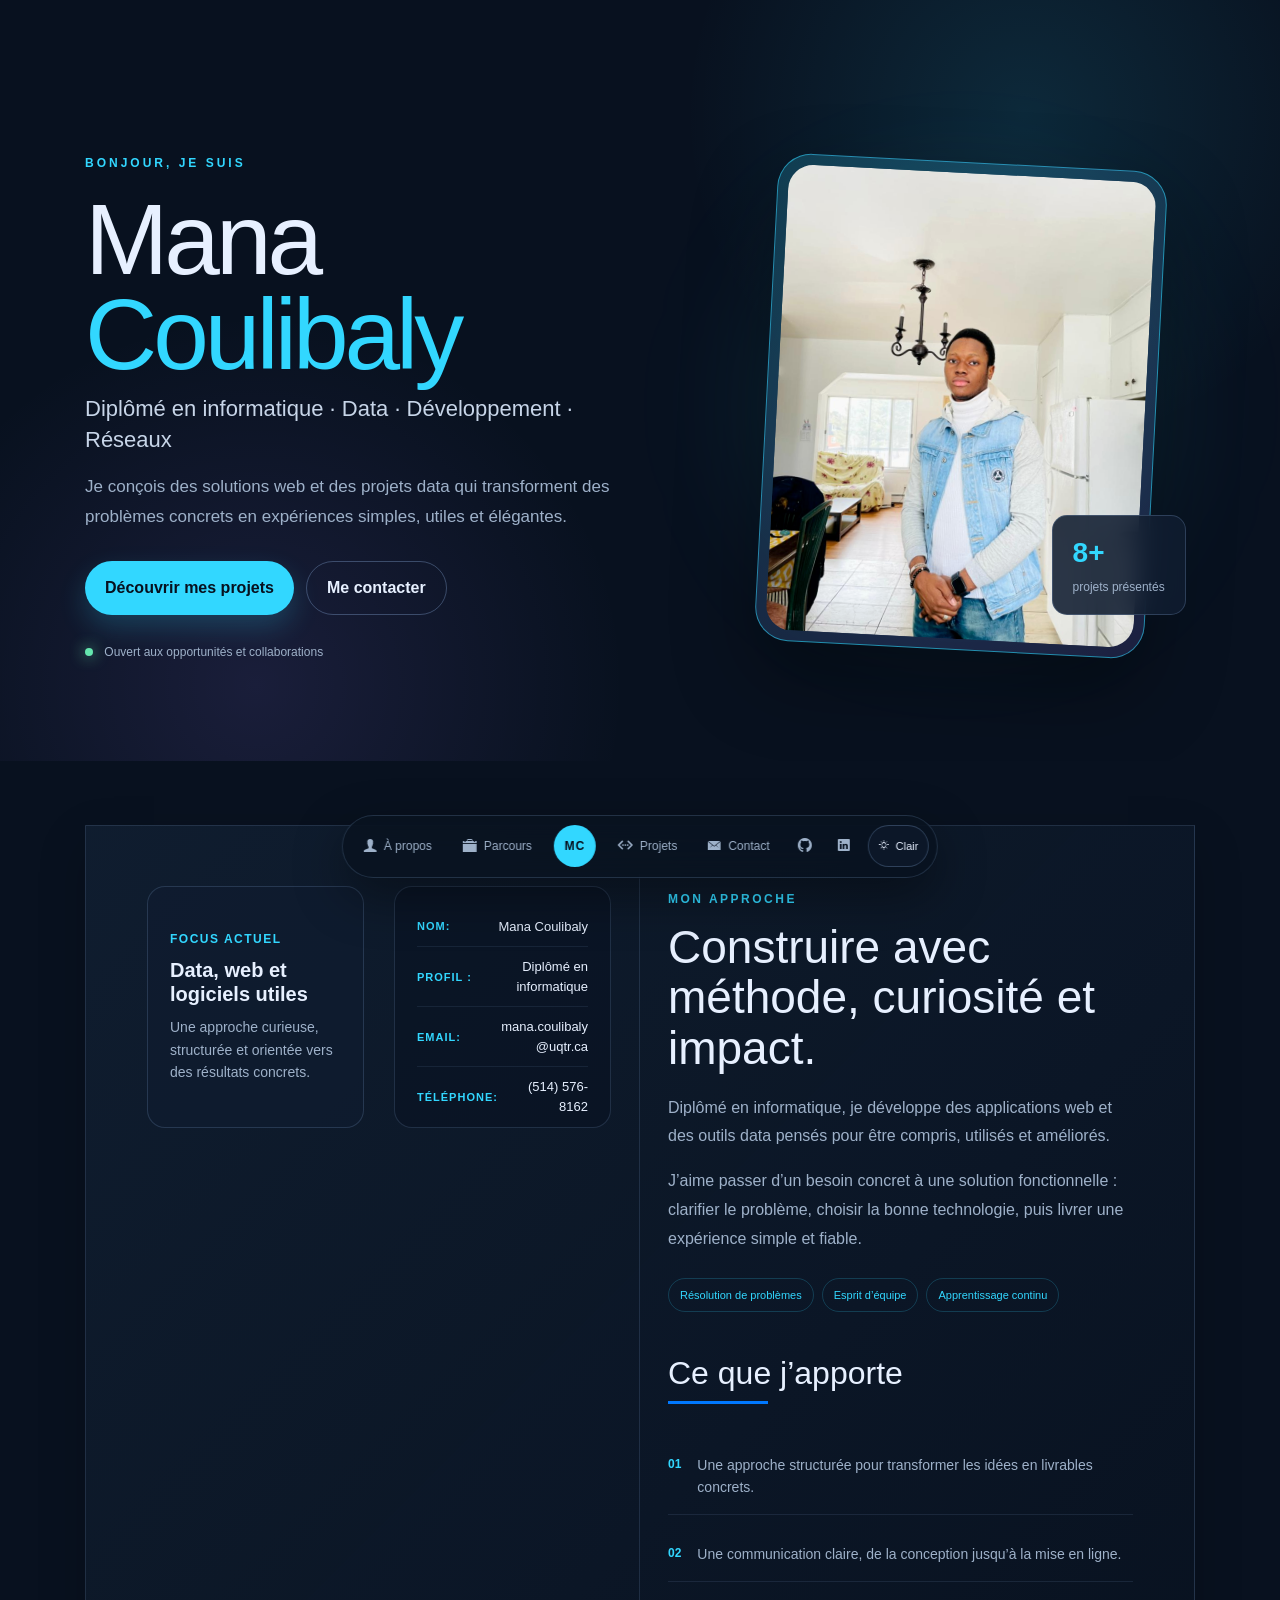
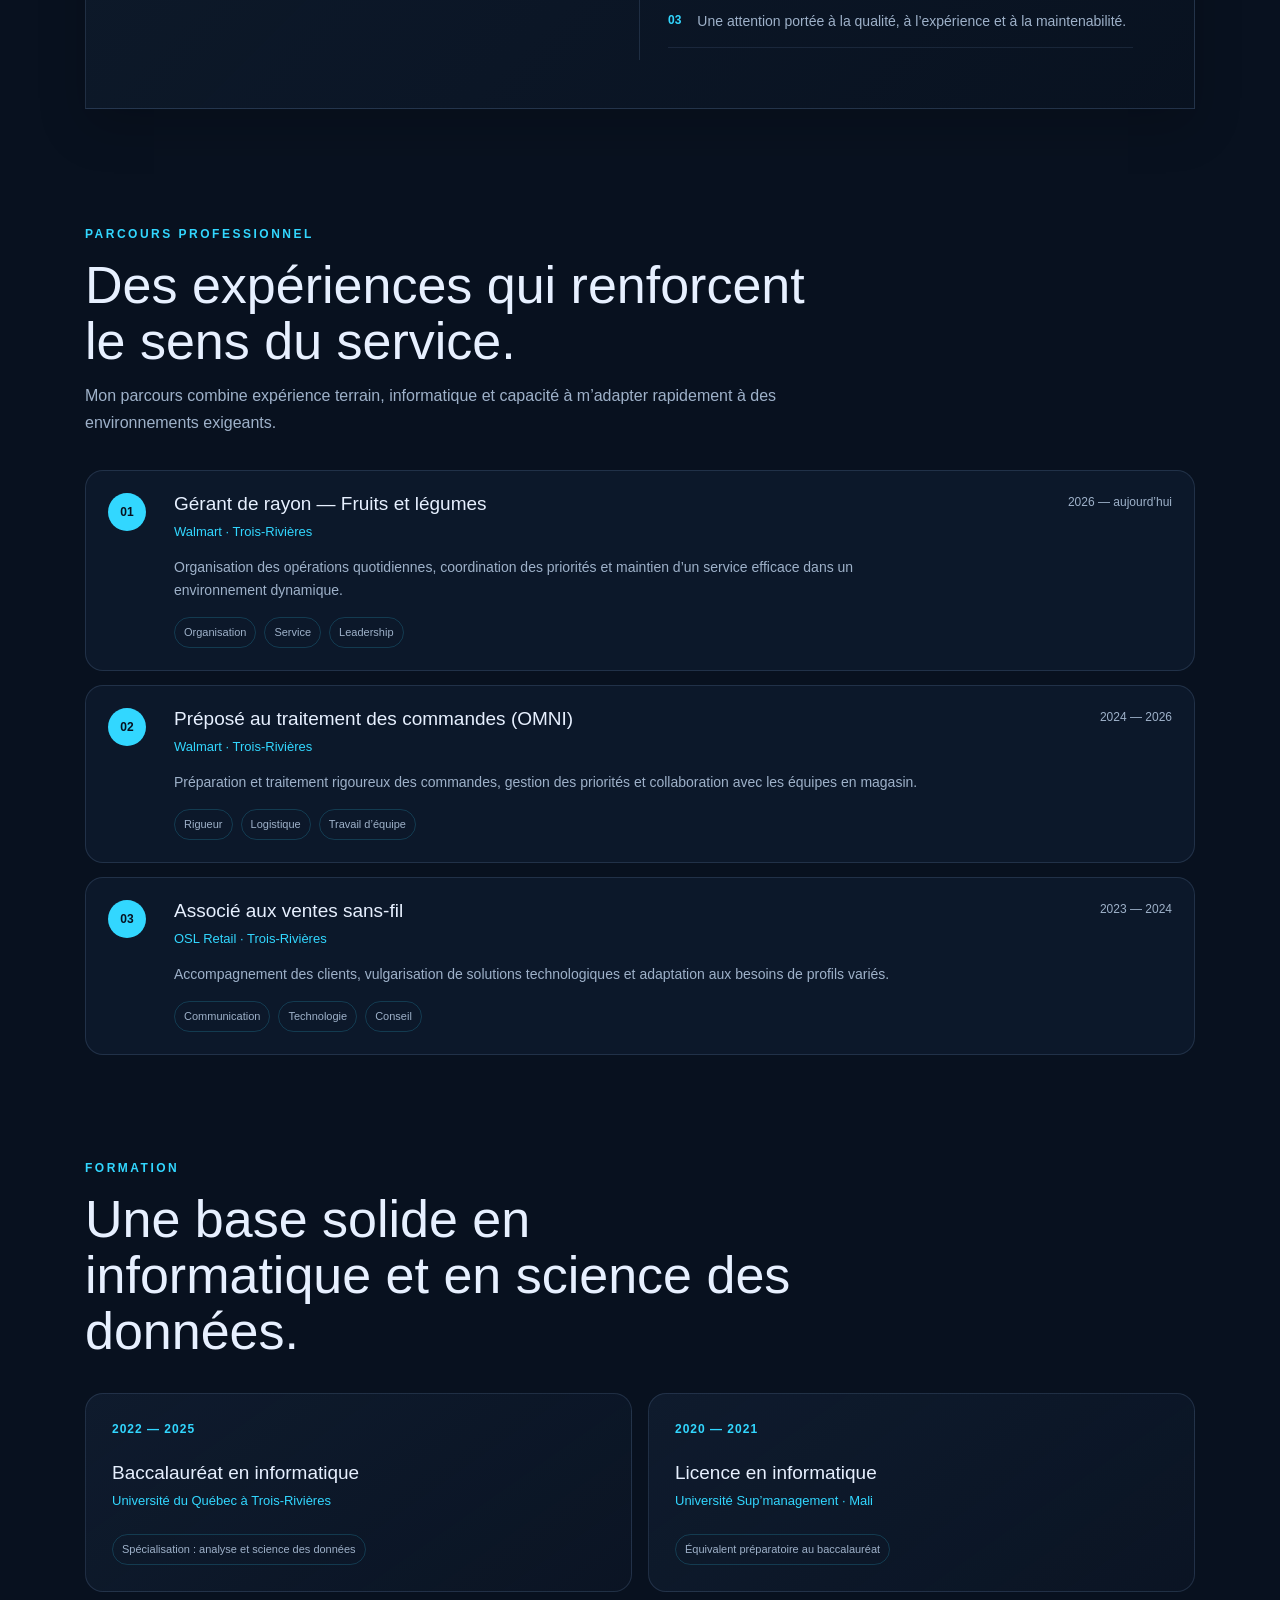
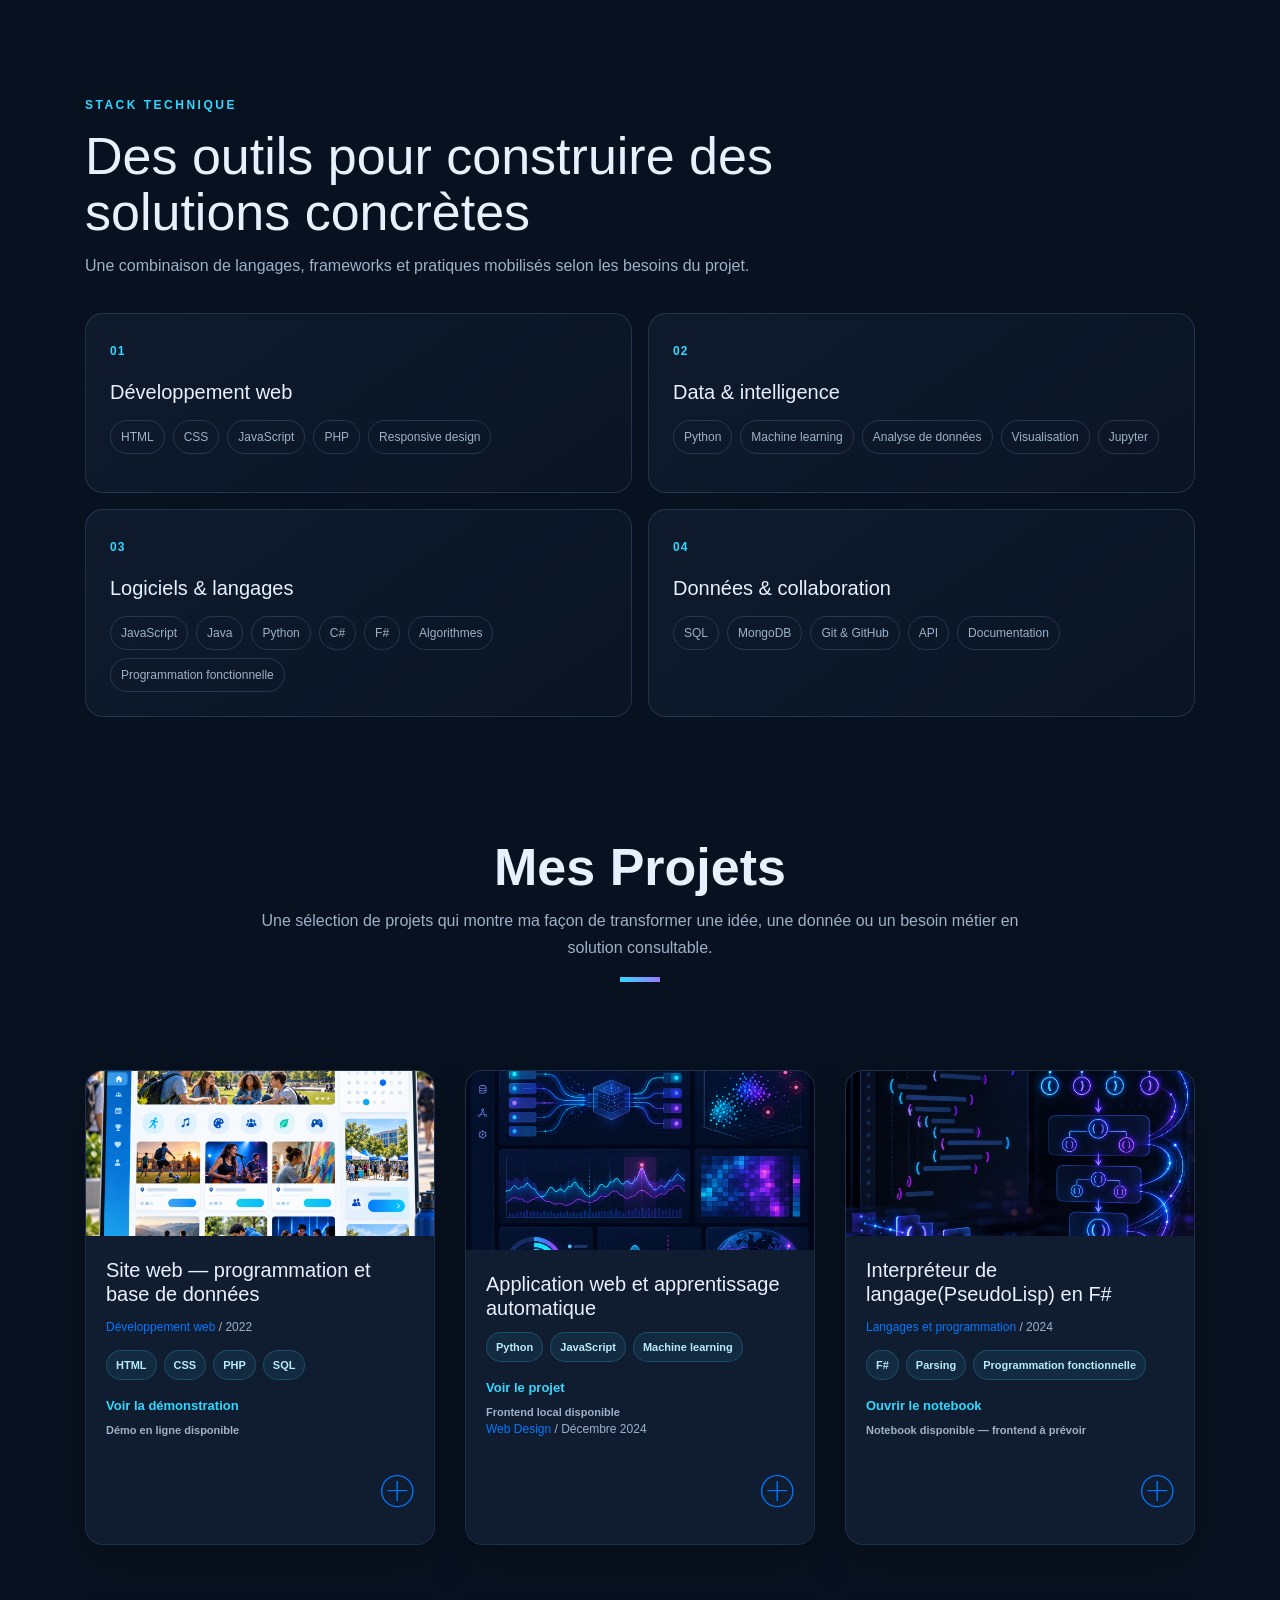
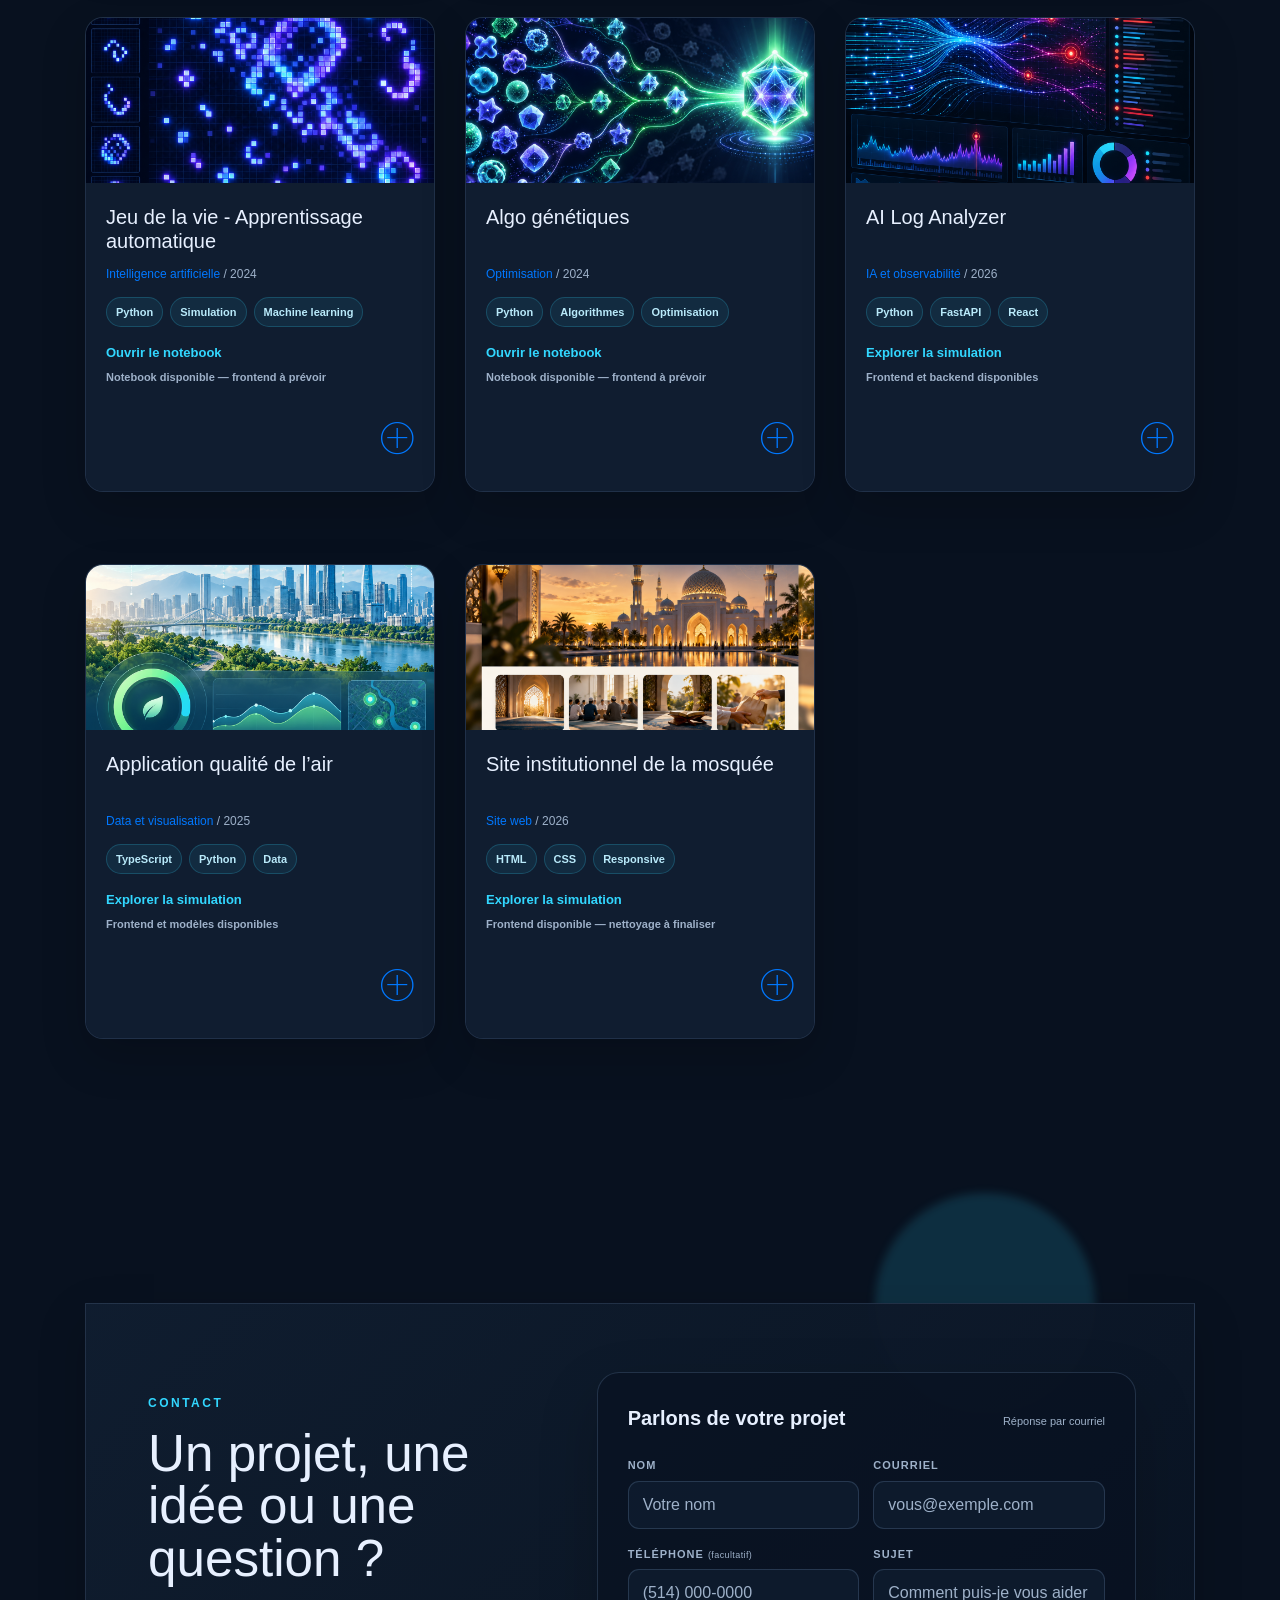
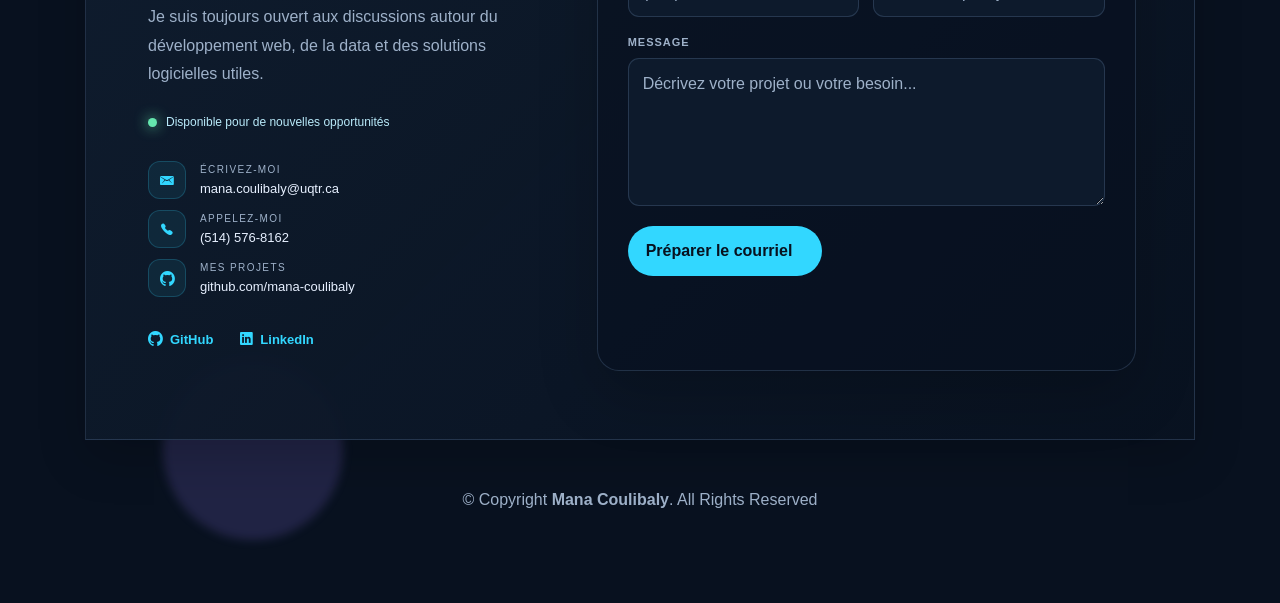
==== index.html @ 04410b4a "Align about cards on tablet screens" ====
<!DOCTYPE html>
<html lang="fr">
<head>
  <meta charset="utf-8">
<!--   <meta http-equiv="refresh" content="0; url=/portfolio/"> -->
  <title>Mana | Portfolio</title>
  <meta content="width=device-width, initial-scale=1.0" name="viewport">
  <meta content="Mana Coulibaly, développeur, informatique, Python, JavaScript, data science, réseaux" name="keywords">
  <meta content="Portfolio de Mana Coulibaly, diplômé en informatique spécialisé en développement logiciel, data et réseaux." name="description">

  <!-- Favicons -->
  <link href="img/MC-favicon.jpg" rel="icon">
  <link href="img/MC-favicon.jpg" rel="apple-touch-icon">

  <!-- Bootstrap CSS File -->
  <link href="lib/bootstrap/css/bootstrap.min.css" rel="stylesheet">

  <!-- Libraries CSS Files -->
  <link href="lib/ionicons/css/ionicons.min.css" rel="stylesheet">

  <!-- Main Stylesheet File -->
  <link href="css/style.css" rel="stylesheet">

</head>

<body id="page-top">

  <!--/ MagicUI-inspired hero /-->
  <section id="home" class="hero-section route">
    <div class="container hero-container">
      <div class="hero-copy">
        <span class="hero-kicker">Bonjour, je suis</span>
        <h1>Mana <span>Coulibaly</span></h1>
        <p class="hero-role">Diplômé en informatique · Data · Développement · Réseaux</p>
        <p class="hero-summary">Je conçois des solutions web et des projets data qui transforment des problèmes concrets en expériences simples, utiles et élégantes.</p>
        <div class="hero-actions">
          <a class="hero-button primary js-scroll" href="#work">Découvrir mes projets</a>
          <a class="hero-button secondary js-scroll" href="#contact">Me contacter</a>
        </div>
        <div class="hero-meta"><span class="hero-status-dot"></span> Ouvert aux opportunités et collaborations</div>
      </div>
      <div class="hero-visual" aria-label="Portrait de Mana Coulibaly">
        <div class="hero-glow"></div>
        <div class="hero-photo-frame">
          <img src="img/Mana.jpg" alt="Portrait de Mana Coulibaly">
        </div>
        <div class="hero-floating-card"><strong>8+</strong><span>projets présentés</span></div>
      </div>
    </div>
  </section>
  <!--/ MagicUI-inspired hero end /-->

  <section id="about" class="about-mf sect-pt4 route">
    <div class="container">
      <div class="row">
        <div class="col-sm-12">
          <div class="box-shadow-full">
            <div class="row">
              <div class="col-md-6">
                <div class="row">
                  <div class="col-sm-6 col-md-6">
                    <div class="about-highlight">
                      <span>Focus actuel</span>
                      <strong>Data, web et logiciels utiles</strong>
                      <p>Une approche curieuse, structurée et orientée vers des résultats concrets.</p>
                    </div>
                  </div>
                  <div class="col-sm-6 col-md-6">
                    <div class="about-info">
                      <p><span class="title-s">Nom: </span> <span>Mana Coulibaly</span></p>
                      <p class="profile-current"><span class="title-s">Profil : </span> <span>Diplômé en informatique</span></p>
                      <p><span class="title-s">Email: </span> <span>mana.coulibaly@uqtr.ca</span></p>
                      <p><span class="title-s">Téléphone: </span> <span>(514) 576-8162</span></p>
                    </div>
                  </div>
                </div>
              </div>
              <div class="col-md-6">
                <div class="about-summary-modern">
                  <span class="section-eyebrow">Mon approche</span>
                  <h2>Construire avec méthode, curiosité et impact.</h2>
                  <p>Diplômé en informatique, je développe des applications web et des outils data pensés pour être compris, utilisés et améliorés.</p>
                  <p>J’aime passer d’un besoin concret à une solution fonctionnelle : clarifier le problème, choisir la bonne technologie, puis livrer une expérience simple et fiable.</p>
                  <div class="about-values"><span>Résolution de problèmes</span><span>Esprit d’équipe</span><span>Apprentissage continu</span></div>
                </div>
                <div class="about-strengths">
                  <div class="title-box-2"><h5 class="title-left">Ce que j’apporte</h5></div>
                  <div class="strength-list"><div><strong>01</strong><span>Une approche structurée pour transformer les idées en livrables concrets.</span></div><div><strong>02</strong><span>Une communication claire, de la conception jusqu’à la mise en ligne.</span></div><div><strong>03</strong><span>Une attention portée à la qualité, à l’expérience et à la maintenabilité.</span></div></div>
                </div>
              </div>
            </div>
          </div>
        </div>
      </div>
    </div>
  </section>

  <section id="experience" class="journey-section sect-pt4 route">
    <div class="container">
      <div class="section-heading"><span class="section-eyebrow">Parcours professionnel</span><h2>Des expériences qui renforcent le sens du service.</h2><p>Mon parcours combine expérience terrain, informatique et capacité à m’adapter rapidement à des environnements exigeants.</p></div>
      <div class="journey-list">
        <article class="journey-item"><div class="journey-marker">01</div><div class="journey-main"><div class="journey-top"><div><h3>Gérant de rayon — Fruits et légumes</h3><p>Walmart · Trois-Rivières</p></div><time>2026 — aujourd’hui</time></div><p>Organisation des opérations quotidiennes, coordination des priorités et maintien d’un service efficace dans un environnement dynamique.</p><div class="journey-tags"><span>Organisation</span><span>Service</span><span>Leadership</span></div></div></article>
        <article class="journey-item"><div class="journey-marker">02</div><div class="journey-main"><div class="journey-top"><div><h3>Préposé au traitement des commandes (OMNI)</h3><p>Walmart · Trois-Rivières</p></div><time>2024 — 2026</time></div><p>Préparation et traitement rigoureux des commandes, gestion des priorités et collaboration avec les équipes en magasin.</p><div class="journey-tags"><span>Rigueur</span><span>Logistique</span><span>Travail d’équipe</span></div></div></article>
        <article class="journey-item"><div class="journey-marker">03</div><div class="journey-main"><div class="journey-top"><div><h3>Associé aux ventes sans-fil</h3><p>OSL Retail · Trois-Rivières</p></div><time>2023 — 2024</time></div><p>Accompagnement des clients, vulgarisation de solutions technologiques et adaptation aux besoins de profils variés.</p><div class="journey-tags"><span>Communication</span><span>Technologie</span><span>Conseil</span></div></div></article>
      </div>
    </div>
  </section>

  <section id="education" class="journey-section education-section sect-pt4 route">
    <div class="container">
      <div class="section-heading"><span class="section-eyebrow">Formation</span><h2>Une base solide en informatique et en science des données.</h2></div>
      <div class="education-grid">
        <article class="education-card"><span class="education-year">2022 — 2025</span><h3>Baccalauréat en informatique</h3><p>Université du Québec à Trois-Rivières</p><span class="education-note">Spécialisation : analyse et science des données</span></article>
        <article class="education-card"><span class="education-year">2020 — 2021</span><h3>Licence en informatique</h3><p>Université Sup’management · Mali</p><span class="education-note">Équivalent préparatoire au baccalauréat</span></article>
      </div>
    </div>
  </section>

  <section id="skills" class="skills-section sect-pt4 route">
    <div class="container">
      <div class="section-heading">
        <span class="section-eyebrow">Stack technique</span>
        <h2>Des outils pour construire des solutions concrètes</h2>
        <p>Une combinaison de langages, frameworks et pratiques mobilisés selon les besoins du projet.</p>
      </div>
      <div class="skills-grid">
        <div class="skill-group"><span class="skill-index">01</span><h3>Développement web</h3><div class="skill-pills"><span>HTML</span><span>CSS</span><span>JavaScript</span><span>PHP</span><span>Responsive design</span></div></div>
        <div class="skill-group"><span class="skill-index">02</span><h3>Data & intelligence</h3><div class="skill-pills"><span>Python</span><span>Machine learning</span><span>Analyse de données</span><span>Visualisation</span><span>Jupyter</span></div></div>
        <div class="skill-group"><span class="skill-index">03</span><h3>Logiciels & langages</h3><div class="skill-pills"><span>JavaScript</span><span>Java</span><span>Python</span><span>C#</span><span>F#</span><span>Algorithmes</span><span>Programmation fonctionnelle</span></div></div>
        <div class="skill-group"><span class="skill-index">04</span><h3>Données & collaboration</h3><div class="skill-pills"><span>SQL</span><span>MongoDB</span><span>Git & GitHub</span><span>API</span><span>Documentation</span></div></div>
      </div>
    </div>
  </section>

  <!--/ Section Portfolio Star /-->
  <section id="work" class="portfolio-mf sect-pt4 route">
    <div class="container">
      <div class="row">
        <div class="col-sm-12">
          <div class="title-box text-center">
            <h3 class="title-a">
              Mes Projets
            </h3>
            <p class="subtitle-a">
              Une sélection de projets qui montre ma façon de transformer une idée, une donnée ou un besoin métier en solution consultable.
            </p>
            <div class="line-mf"></div>
          </div>
        </div>
      </div>
      <div class="row">
        <div class="col-md-4">
          <div class="work-box">
            <a href="projects/projet-web.html">
              <div class="work-img">
                <img src="img/project-web.png" alt="Aperçu du site web du projet de programmation web" class="img-fluid">
              </div>
              <div class="work-content">
                <div class="row">
                  <div class="col-sm-8">
                    <h2 class="w-title">Site web — programmation et base de données</h2>
                    <div class="w-more">
                      <span class="w-ctegory">Développement web</span> / <span class="w-date">2022</span>
                    </div>
                    <div class="project-tags" aria-label="Technologies utilisées"><span>HTML</span><span>CSS</span><span>PHP</span><span>SQL</span></div>
                    <p class="project-link-label">Voir la démonstration <span aria-hidden="true"></span></p>
                    <p class="project-status status-live">Démo en ligne disponible</p>
                  </div>
                  <div class="col-sm-4">
                    <div class="w-like">
                      <span class="ion-ios-plus-outline"></span>
                    </div>
                  </div>
                </div>
              </div>
            </a>
          </div>
        </div>
        <div class="col-md-4">
          <div class="work-box">
              <a href="projects/projet-final-sdd1003.html">
                <div class="work-img">
                  <img src="img/project-sdd1003.png" alt="Aperçu du projet final SDD1003" class="img-fluid">
                </div>
                <div class="work-content">
                  <div class="row">
                    <div class="col-sm-8">
                      <h2 class="w-title">Application web et apprentissage automatique</h2>
                      <div class="project-tags" aria-label="Technologies utilisées"><span>Python</span><span>JavaScript</span><span>Machine learning</span></div>
                      <p class="project-link-label">Voir le projet <span aria-hidden="true"></span></p>
                      <p class="project-status status-live">Frontend local disponible</p>
                      <div class="w-more">
                        <span class="w-ctegory">Web Design</span> / <span class="w-date">Décembre 2024</span>
                      </div>
                    </div>
                    <div class="col-sm-4">
                      <div class="w-like">
                        <span class="ion-ios-plus-outline"></span>
                      </div>
                    </div>
                  </div>
                </div>
            </a>
          </div>
        </div>
        <div class="col-md-4">
          <div class="work-box">
              <a href="projects/interpreteur-fsharp.html">
                <div class="work-img">
                  <img src="img/project-interpreter.png" alt="Aperçu de l’interpréteur PseudoLisp en F#" class="img-fluid">
                </div>
                <div class="work-content">
                  <div class="row">
                    <div class="col-sm-8">
                      <h2 class="w-title">Interpréteur de langage(PseudoLisp) en F#</h2>
                      <div class="w-more">
                        <span class="w-ctegory">Langages et programmation</span> / <span class="w-date">2024</span>
                      </div>
                      <div class="project-tags" aria-label="Technologies utilisées"><span>F#</span><span>Parsing</span><span>Programmation fonctionnelle</span></div>
                      <p class="project-link-label">Ouvrir le notebook <span aria-hidden="true"></span></p>
                      <p class="project-status status-planned">Notebook disponible — frontend à prévoir</p>
                    </div>
                    <div class="col-sm-4">
                      <div class="w-like">
                        <span class="ion-ios-plus-outline"></span>
                      </div>
                    </div>
                  </div>
                </div>
            </a>
          </div>
        </div>
        <div class="col-md-4">
          <div class="work-box">
              <a href="projects/jeu-de-la-vie.html">
                <div class="work-img">
                  <img src="img/project-game-of-life.png" alt="Aperçu du projet Jeu de la vie et apprentissage automatique" class="img-fluid">
                </div>
                <div class="work-content">
                  <div class="row">
                    <div class="col-sm-8">
                      <h2 class="w-title">Jeu de la vie - Apprentissage automatique</h2>
                      <div class="w-more">
                        <span class="w-ctegory">Intelligence artificielle</span> / <span class="w-date">2024</span>
                      </div>
                      <div class="project-tags" aria-label="Technologies utilisées"><span>Python</span><span>Simulation</span><span>Machine learning</span></div>
                      <p class="project-link-label">Ouvrir le notebook <span aria-hidden="true"></span></p>
                      <p class="project-status status-planned">Notebook disponible — frontend à prévoir</p>
                    </div>
                    <div class="col-sm-4">
                      <div class="w-like">
                        <span class="ion-ios-plus-outline"></span>
                      </div>
                    </div>
                  </div>
                </div>
            </a>
          </div>
        </div>
        <div class="col-md-4">
          <div class="work-box">
              <a href="projects/algorithmes-genetiques.html">
                <div class="work-img">
                  <img src="img/project-genetic.png" alt="Aperçu du projet d’algorithmes génétiques" class="img-fluid">
                </div>
                <div class="work-content">
                  <div class="row">
                    <div class="col-sm-8">
                      <h2 class="w-title">Algo génétiques</h2>
                      <div class="w-more">
                        <span class="w-ctegory">Optimisation</span> / <span class="w-date">2024</span>
                      </div>
                      <div class="project-tags" aria-label="Technologies utilisées"><span>Python</span><span>Algorithmes</span><span>Optimisation</span></div>
                      <p class="project-link-label">Ouvrir le notebook <span aria-hidden="true"></span></p>
                      <p class="project-status status-planned">Notebook disponible — frontend à prévoir</p>
                    </div>
                    <div class="col-sm-4">
                      <div class="w-like">
                        <span class="ion-ios-plus-outline"></span>
                      </div>
                    </div>
                  </div>
                </div>
            </a>
          </div>
        </div>
        <div class="col-md-4">
          <div class="work-box">
            <a href="projects/ai-log-analyzer.html">
              <div class="work-img"><img src="img/project-ai-log.png" alt="Aperçu du tableau de bord AI Log Analyzer" class="img-fluid"></div>
              <div class="work-content"><div class="row"><div class="col-sm-8">
                <h2 class="w-title">AI Log Analyzer</h2>
                <div class="w-more"><span class="w-ctegory">IA et observabilité</span> / <span class="w-date">2026</span></div>
                <div class="project-tags" aria-label="Technologies utilisées"><span>Python</span><span>FastAPI</span><span>React</span></div>
                <p class="project-link-label">Explorer la simulation <span aria-hidden="true"></span></p>
                <p class="project-status status-live">Frontend et backend disponibles</p>
              </div><div class="col-sm-4"><div class="w-like"><span class="ion-ios-plus-outline"></span></div></div></div></div>
            </a>
          </div>
        </div>
        <div class="col-md-4">
          <div class="work-box">
            <a href="projects/airquality.html">
              <div class="work-img"><img src="img/project-air-quality.png" alt="Aperçu du tableau de bord qualité de l’air" class="img-fluid"></div>
              <div class="work-content"><div class="row"><div class="col-sm-8">
                <h2 class="w-title">Application qualité de l’air</h2>
                <div class="w-more"><span class="w-ctegory">Data et visualisation</span> / <span class="w-date">2025</span></div>
                <div class="project-tags" aria-label="Technologies utilisées"><span>TypeScript</span><span>Python</span><span>Data</span></div>
                <p class="project-link-label">Explorer la simulation <span aria-hidden="true"></span></p>
                <p class="project-status status-live">Frontend et modèles disponibles</p>
              </div><div class="col-sm-4"><div class="w-like"><span class="ion-ios-plus-outline"></span></div></div></div></div>
            </a>
          </div>
        </div>
        <div class="col-md-4">
          <div class="work-box">
            <a href="projects/site-mosquee.html">
              <div class="work-img"><img src="img/project-mosque.png" alt="Aperçu du site institutionnel de la mosquée" class="img-fluid"></div>
              <div class="work-content"><div class="row"><div class="col-sm-8">
                <h2 class="w-title">Site institutionnel de la mosquée</h2>
                <div class="w-more"><span class="w-ctegory">Site web</span> / <span class="w-date">2026</span></div>
                <div class="project-tags" aria-label="Technologies utilisées"><span>HTML</span><span>CSS</span><span>Responsive</span></div>
                <p class="project-link-label">Explorer la simulation <span aria-hidden="true"></span></p>
                <p class="project-status status-planned">Frontend disponible — nettoyage à finaliser</p>
              </div><div class="col-sm-4"><div class="w-like"><span class="ion-ios-plus-outline"></span></div></div></div></div>
            </a>
          </div>
        </div>
      </div>
    </div>
  </section>
  <!--/ Section Portfolio End /-->

  <!--/ Section Contact-Footer Star /-->
  <section class="paralax-mf footer-paralax bg-image sect-mt4 route" style="background-image: url(img/overlay-bg.jpg)">
    <div class="overlay-mf"></div>
    <div class="container">
      <div class="row">
        <div class="col-sm-12">
          <div class="contact-mf">
            <div id="contact" class="box-shadow-full">
              <div class="contact-modern">
                <div class="contact-intro">
                  <span class="section-eyebrow">Contact</span>
                  <h2>Un projet, une idée ou une question ?</h2>
                  <p>Je suis toujours ouvert aux discussions autour du développement web, de la data et des solutions logicielles utiles.</p>
                  <div class="contact-availability"><span></span> Disponible pour de nouvelles opportunités</div>
                  <div class="contact-links">
                    <a href="mailto:mana.coulibaly@uqtr.ca"><i class="ion-email"></i><span><small>Écrivez-moi</small>mana.coulibaly@uqtr.ca</span></a>
                    <a href="tel:+15145768162"><i class="ion-ios-telephone"></i><span><small>Appelez-moi</small>(514) 576-8162</span></a>
                    <a href="https://github.com/mana-coulibaly" target="_blank" rel="noopener"><i class="ion-social-github"></i><span><small>Mes projets</small>github.com/mana-coulibaly</span></a>
                  </div>
                  <div class="contact-socials">
                    <a href="https://github.com/mana-coulibaly" target="_blank" rel="noopener"><i class="ion-social-github" aria-hidden="true"></i><span>GitHub</span><b aria-hidden="true"></b></a>
                    <a href="https://www.linkedin.com/in/mana-coulibaly-021413213" target="_blank" rel="noopener"><i class="ion-social-linkedin" aria-hidden="true"></i><span>LinkedIn</span><b aria-hidden="true"></b></a>
                  </div>
                </div>
                <div class="contact-form-card">
                  <div class="contact-form-heading"><span>Parlons de votre projet</span><small>Réponse par courriel</small></div>
                  <form action="mailto:mana.coulibaly@uqtr.ca" method="post" enctype="text/plain" role="form" class="contactForm">
                    <div id="sendmessage">Votre client de messagerie va s’ouvrir avec le message préparé.</div>
                    <div id="errormessage"></div>
                    <div class="contact-form-grid">
                      <div class="form-group"><label for="contact-name">Nom</label><input type="text" name="name" class="form-control" id="contact-name" placeholder="Votre nom" data-rule="minlen:4" data-msg="Veuillez saisir au moins 4 caractères"><div class="validation"></div></div>
                      <div class="form-group"><label for="contact-email">Courriel</label><input type="email" name="email" class="form-control" id="contact-email" placeholder="vous@exemple.com" data-rule="email" data-msg="Veuillez saisir une adresse courriel valide"><div class="validation"></div></div>
                      <div class="form-group"><label for="contact-phone">Téléphone <span class="field-optional">(facultatif)</span></label><input type="tel" name="phone" class="form-control" id="contact-phone" placeholder="(514) 000-0000"><div class="validation"></div></div>
                      <div class="form-group"><label for="contact-subject">Sujet</label><input type="text" name="subject" class="form-control" id="contact-subject" placeholder="Comment puis-je vous aider ?" data-rule="minlen:4" data-msg="Veuillez saisir un sujet d’au moins 4 caractères"><div class="validation"></div></div>
                      <div class="form-group contact-field-wide"><label for="contact-message">Message</label><textarea name="message" class="form-control" id="contact-message" rows="5" placeholder="Décrivez votre projet ou votre besoin..." data-rule="required" data-msg="Veuillez écrire un message"></textarea><div class="validation"></div></div>
                    </div>
                    <button type="submit" class="contact-submit">Préparer le courriel <span></span></button>
                  </form>
                </div>
              </div>
            </div>
          </div>
        </div>
      </div>
    </div>
    <footer>
      <div class="container">
        <div class="row">
          <div class="col-sm-12">
            <div class="copyright-box">
              <p class="copyright">&copy; Copyright <strong>Mana Coulibaly</strong>. All Rights Reserved</p>
            </div>
          </div>
        </div>
      </div>
    </footer>
  </section>
  <!--/ Section Contact-footer End /-->

  <nav class="bottom-nav" aria-label="Navigation principale">
    <a href="#about" class="bottom-nav-link"><i class="ion-person"></i><span>À propos</span></a>
    <a href="#experience" class="bottom-nav-link"><i class="ion-ios-briefcase"></i><span>Parcours</span></a>
    <a href="#home" class="bottom-nav-home" aria-label="Retour à l'accueil"><span>MC</span></a>
    <a href="#work" class="bottom-nav-link"><i class="ion-code-working"></i><span>Projets</span></a>
    <a href="#contact" class="bottom-nav-link"><i class="ion-ios-email"></i><span>Contact</span></a>
    <a href="https://github.com/mana-coulibaly" class="bottom-nav-social" target="_blank" rel="noopener" aria-label="GitHub"><i class="ion-social-github"></i></a>
    <a href="https://www.linkedin.com/in/mana-coulibaly-021413213" class="bottom-nav-social" target="_blank" rel="noopener" aria-label="LinkedIn"><i class="ion-social-linkedin"></i></a>
    <button class="theme-toggle bottom-theme-toggle" id="theme-toggle" type="button" aria-label="Activer le thème clair"><i class="ion-ios-sunny-outline"></i><span>Clair</span></button>
  </nav>
  <script src="lib/jquery/jquery.min.js"></script>
  <script src="contactform/contactform.js"></script>
  <script src="js/portfolio.js"></script>


</body>
</html>
---- css/style.css ----
/*======================================
//--//-->   STYLES GENERALES
======================================*/

body {
  background-color: #f5f5f5;
  color: #4e4e4e;
}

h1,
h2,
h3,
h4,
h5,
h6 {
  color: #1e1e1e;
}

a {
  color: #1e1e1e;
  transition: all 0.5s ease-in-out;
}

a:hover {
  color: #0078ff;
  text-decoration: none;
  transition: all 0.5s ease-in-out;
}

.p-r {
  position: relative;
}

.color-a {
  color: #0078ff;
}

.color-d {
  color: #f5f5f5;
}

.color-text-a {
  color: #4e4e4e;
}

.box-shadow,
.paralax-mf,
.service-box,
.work-box,
.card-blog {
  box-shadow: 0 13px 8px -10px rgba(0, 0, 0, 0.1);
}

.box-shadow-a,
.button:hover {
  box-shadow: 0 0 0 4px #cde1f8;
}

.display-5 {
  font-size: 2.5rem;
  font-weight: 300;
  line-height: 1.1;
}

.display-6 {
  font-size: 2rem;
  font-weight: 300;
  line-height: 1.1;
}

.avatar {
  width: 32px;
  height: 32px;
  margin-right: 4px;
  overflow: hidden;
}

.bg-image {
  background-repeat: no-repeat;
  background-attachment: fixed;
  background-size: cover;
  background-position: center center;
}

.overlay-mf {
  background-color: #0078ff;
}

.overlay-mf {
  position: absolute;
  top: 0;
  left: 0px;
  padding: 0;
  height: 100%;
  width: 100%;
  opacity: .7;
}

.paralax-mf {
  position: relative;
  padding: 8rem 0;
}

.display-table {
  width: 100%;
  height: 100%;
  display: table;
}

.table-cell {
  display: table-cell;
  vertical-align: middle;
}

/*--/ Sections /--*/

.sect-4 {
  padding: 4rem 0;
}

.sect-pt4 {
  padding-top: 4rem;
}

.sect-mt4 {
  margin-top: 4rem;
}

/*--/ Title s /--*/

.title-s {
  font-weight: 600;
  color: #1e1e1e;
  font-size: 1.1rem;
}

/*--/ Title A /--*/

.title-box {
  margin-bottom: 4rem;
}

.title-a {
  font-size: 3rem;
  font-weight: bold;
  text-transform: uppercase;
}

.subtitle-a {
  color: #4e4e4e;
}

.line-mf {
  width: 40px;
  height: 5px;
  background-color: #0078ff;
  margin: 0 auto;
}

/*--/ Title Left /--*/

.title-box-2 {
  margin-bottom: 3rem;
}

.title-left {
  font-size: 2rem;
  position: relative;
}

.title-left:before {
  content: '';
  position: absolute;
  height: 3px;
  background-color: #0078ff;
  width: 100px;
  bottom: -12px;
}

/*------/ Box /------*/

.box-pl2 {
  padding-left: 2rem;
}

.box-shadow-full {
  padding: 3rem 1.25rem;
  position: relative;
  background-color: #fff;
  margin-bottom: 3rem;
  z-index: 2;
  box-shadow: 0 1px 1px 0 rgba(0, 0, 0, 0.06), 0 2px 5px 0 rgba(0, 0, 0, 0.2);
}

/*------/ Socials /------*/

.socials {
  padding: 1.5rem 0;
}

.socials ul li {
  display: inline-block;
}

.socials .ico-circle {
  height: 40px;
  width: 40px;
  font-size: 1.7rem;
  border-radius: 50%;
  line-height: 1.4;
  margin: 0 15px 0 0;
  box-shadow: 0 0 0 3px #0078ff;
  transition: all 500ms ease;
}

.socials .ico-circle:hover {
  background-color: #0078ff;
  color: #fff;
  box-shadow: 0 0 0 3px #cde1f8;
  transition: all 500ms ease;
}

/*------/ Ul resect /------*/

.ul-resect,
.socials ul,
.list-ico,
.blog-wrapper .post-meta ul,
.box-comments .list-comments,
.widget-sidebar .list-sidebar,
.widget-tags ul {
  list-style: none;
  padding-left: 0;
  margin-bottom: 0;
}

.list-ico {
  line-height: 2;
}

.list-ico span {
  color: #0078ff;
  margin-right: 10px;
}

/*------/ Ico Circle /------*/

.ico-circle {
  height: 100px;
  width: 100px;
  font-size: 2rem;
  border-radius: 50%;
  line-height: 1.55;
  margin: 0 auto;
  text-align: center;
  box-shadow: 0 0 0 10px #0078ff;
  display: block;
}

/*------/ Owl Carousel /------*/

.owl-theme .owl-dots {
  text-align: center;
  margin-top: 18px;
}

.owl-theme .owl-dots .owl-dot {
  display: inline-block;
}

.owl-theme .owl-dots .owl-dot span {
  width: 18px;
  height: 7px;
  margin: 5px 5px;
  background: #cde1f8;
  border: 0px solid #cde1f8;
  display: block;
  transition: all 0.6s ease-in-out;
  cursor: pointer;
}

.owl-theme .owl-dots .owl-dot:hover span {
  background-color: #cde1f8;
}

.owl-theme .owl-dots .owl-dot.active span {
  background-color: #1B1B1B;
  width: 25px;
}

/*--/ Scrolltop s /--*/

.scrolltop-mf {
  position: relative;
  display: none;
}

.scrolltop-mf span {
  z-index: 999;
  position: fixed;
  width: 42px;
  height: 42px;
  background-color: #0078ff;
  opacity: .7;
  font-size: 1.6rem;
  line-height: 1.5;
  text-align: center;
  color: #fff;
  top: auto;
  left: auto;
  right: 30px;
  bottom: 50px;
  cursor: pointer;
  border-radius: 50%;
}

/* Back to top button */

.back-to-top {
  position: fixed;
  display: none;
  background: #0078ff;
  color: #fff;
  width: 44px;
  height: 44px;
  text-align: center;
  line-height: 1;
  font-size: 16px;
  border-radius: 50%;
  right: 15px;
  bottom: 15px;
  transition: background 0.5s;
  z-index: 11;
}

.back-to-top i {
  padding-top: 12px;
  color: #fff;
}

/* Prelaoder */

#preloader {
  position: fixed;
  top: 0;
  left: 0;
  right: 0;
  bottom: 0;
  z-index: 9999;
  overflow: hidden;
  background: #fff;
}

#preloader:before {
  content: "";
  position: fixed;
  top: calc(50% - 30px);
  left: calc(50% - 30px);
  border: 6px solid #f2f2f2;
  border-top: 6px solid #0078ff;
  border-radius: 50%;
  width: 60px;
  height: 60px;
  -webkit-animation: animate-preloader 1s linear infinite;
  animation: animate-preloader 1s linear infinite;
}

@-webkit-keyframes animate-preloader {
  0% {
    -webkit-transform: rotate(0deg);
    transform: rotate(0deg);
  }

  100% {
    -webkit-transform: rotate(360deg);
    transform: rotate(360deg);
  }
}

@keyframes animate-preloader {
  0% {
    -webkit-transform: rotate(0deg);
    transform: rotate(0deg);
  }

  100% {
    -webkit-transform: rotate(360deg);
    transform: rotate(360deg);
  }
}

/*======================================
//--//-->   NAVBAR
======================================*/

.navbar-b {
  transition: all .5s ease-in-out;
  background-color: transparent;
  padding-top: 1.563rem;
  padding-bottom: 1.563rem;
}

.navbar-b.navbar-reduce {
  box-shadow: 0px 6px 9px 0px rgba(0, 0, 0, 0.06);
}

.navbar-b.navbar-trans .nav-item,
.navbar-b.navbar-reduce .nav-item {
  position: relative;
  padding-right: 10px;
  padding-left: 0;
}

.navbar-b.navbar-trans .nav-link,
.navbar-b.navbar-reduce .nav-link {
  color: #fff;
  text-transform: uppercase;
  font-weight: 600;
}

.navbar-b.navbar-trans .nav-link:before,
.navbar-b.navbar-reduce .nav-link:before {
  content: '';
  position: absolute;
  margin-left: 0px;
  width: 0%;
  bottom: 0;
  left: 0;
  height: 2px;
  transition: all 500ms ease;
}

.navbar-b.navbar-trans .nav-link:hover,
.navbar-b.navbar-reduce .nav-link:hover {
  color: #1B1B1B;
}

.navbar-b.navbar-trans .nav-link:hover:before,
.navbar-b.navbar-reduce .nav-link:hover:before {
  width: 35px;
}

.navbar-b.navbar-trans .show > .nav-link:before,
.navbar-b.navbar-trans .active > .nav-link:before,
.navbar-b.navbar-trans .nav-link.show:before,
.navbar-b.navbar-trans .nav-link.active:before,
.navbar-b.navbar-reduce .show > .nav-link:before,
.navbar-b.navbar-reduce .active > .nav-link:before,
.navbar-b.navbar-reduce .nav-link.show:before,
.navbar-b.navbar-reduce .nav-link.active:before {
  width: 35px;
}

.navbar-b.navbar-trans .nav-link:before {
  background-color: #fff;
}

.navbar-b.navbar-trans .nav-link:hover {
  color: #fff;
}

.navbar-b.navbar-trans .show > .nav-link,
.navbar-b.navbar-trans .active > .nav-link,
.navbar-b.navbar-trans .nav-link.show,
.navbar-b.navbar-trans .nav-link.active {
  color: #fff;
}

.navbar-b.navbar-reduce {
  transition: all .5s ease-in-out;
  background-color: #fff;
  padding-top: 15px;
  padding-bottom: 15px;
}

.navbar-b.navbar-reduce .nav-link {
  color: #0078ff;
}

.navbar-b.navbar-reduce .nav-link:before {
  background-color: #0078ff;
}

.navbar-b.navbar-reduce .nav-link:hover {
  color: #0078ff;
}

.navbar-b.navbar-reduce .show > .nav-link,
.navbar-b.navbar-reduce .active > .nav-link,
.navbar-b.navbar-reduce .nav-link.show,
.navbar-b.navbar-reduce .nav-link.active {
  color: #0078ff;
}

.navbar-b.navbar-reduce .navbar-brand {
  color: #0078ff;
}

.navbar-b.navbar-reduce .navbar-toggler span {
  background-color: #1B1B1B;
}

.navbar-b .navbar-brand {
  color: #fff;
  font-size: 1.6rem;
  font-weight: 600;
}

.navbar-b .navbar-nav .dropdown-item.show .dropdown-menu,
.navbar-b .dropdown.show .dropdown-menu,
.navbar-b .dropdown-btn.show .dropdown-menu {
  -webkit-transform: translate3d(0px, 0px, 0px);
  transform: translate3d(0px, 0px, 0px);
  visibility: visible !important;
}

.navbar-b .dropdown-menu {
  margin: 1.12rem 0 0;
  border-radius: 0;
}

.navbar-b .dropdown-menu .dropdown-item {
  padding: .7rem 1.7rem;
  transition: all 500ms ease;
}

.navbar-b .dropdown-menu .dropdown-item:hover {
  background-color: #0078ff;
  color: #fff;
  transition: all 500ms ease;
}

.navbar-b .dropdown-menu .dropdown-item.active {
  background-color: #0078ff;
}

/*--/ Hamburger Navbar /--*/

.navbar-toggler {
  position: relative;
}

.navbar-toggler:focus,
.navbar-toggler:active {
  outline: 0;
}

.navbar-toggler span {
  display: block;
  background-color: #fff;
  height: 3px;
  width: 25px;
  margin-top: 4px;
  margin-bottom: 4px;
  -webkit-transform: rotate(0deg);
  transform: rotate(0deg);
  left: 0;
  opacity: 1;
}

.navbar-toggler span:nth-child(1),
.navbar-toggler span:nth-child(3) {
  transition: -webkit-transform .35s ease-in-out;
  transition: transform .35s ease-in-out;
  transition: transform .35s ease-in-out, -webkit-transform .35s ease-in-out;
}

.navbar-toggler:not(.collapsed) span:nth-child(1) {
  position: absolute;
  left: 12px;
  top: 10px;
  -webkit-transform: rotate(135deg);
  transform: rotate(135deg);
  opacity: 0.9;
}

.navbar-toggler:not(.collapsed) span:nth-child(2) {
  height: 12px;
  visibility: hidden;
  background-color: transparent;
}

.navbar-toggler:not(.collapsed) span:nth-child(3) {
  position: absolute;
  left: 12px;
  top: 10px;
  -webkit-transform: rotate(-135deg);
  transform: rotate(-135deg);
  opacity: 0.9;
}

/*======================================
//--//-->   INTRO
======================================*/

.intro {
  height: 100vh;
  position: relative;
  color: #fff;
}

.intro .intro-content {
  text-align: center;
  position: absolute;
}

.intro .overlay-itro {
  background-color: rgba(0, 0, 0, 0.6);
  position: absolute;
  top: 0;
  left: 0px;
  padding: 0;
  height: 100%;
  width: 100%;
  opacity: .9;
}

.intro .intro-title {
  color: #fff;
  font-weight: 600;
  font-size: 3rem;
}

.intro .intro-subtitle {
  font-size: 1.5rem;
  font-weight: 300;
}

.intro .text-slider-items {
  display: none;
}

.text-slider-items-h1 {
  display: inline-block;
  display: none;
}


.intro-single {
  height: 350px;
}

.intro-single .intro-content {
  margin-top: 30px;
}

.intro-single .intro-title {
  text-transform: uppercase;
  font-size: 3rem;
}

.intro-single .breadcrumb {
  background-color: transparent;
  color: #0078ff;
}

.intro-single .breadcrumb .breadcrumb-item:before {
  color: #cde1f8;
}

.intro-single .breadcrumb .breadcrumb-item.active {
  color: #cde1f8;
}

.intro-single .breadcrumb a {
  color: #fff;
}

/*======================================
//--//-->   ABOUT
======================================*/

.about-mf .box-shadow-full {
  padding-top: 4rem;
  padding-bottom: 4rem;
}

.about-mf .about-img {
  margin-bottom: 2rem;
}

.about-mf .about-img img {
  margin-left: 10px;
}

.skill-mf span {
  color: #4e4e4e;
}

.skill-mf .progress {
  background-color: #cde1f8;
  margin: .5rem 0 1.2rem 0;
  border-radius: 0;
  height: .7rem;
}

.skill-mf .progress .progress-bar {
  height: .7rem;
  background-color: #0078ff;
}

/*======================================
//--//-->   SERVICES
======================================*/

.service-box {
  background-color: #fff;
  padding: 2.5rem 1.3rem;
  border-radius: 1rem;
  margin-bottom: 3rem;
}

.service-box:hover .ico-circle {
  transition: all 500ms ease;
  color: #fff;
  background-color: #0078ff;
  box-shadow: 0 0 0 10px #cde1f8;
}

.service-box .service-ico {
  margin-bottom: 1rem;
  color: #1e1e1e;
}

.service-box .ico-circle {
  transition: all 500ms ease;
  font-size: 4rem;
}

.service-box .s-title {
  font-size: 1.4rem;
  text-transform: uppercase;
  text-align: center;
  padding: .4rem 0;
}

.service-box .s-description {
  color: #4e4e4e;
}

/*======================================
//--//-->   COUNTER
======================================*/

.counter-box {
  color: #fff;
  text-align: center;
}

.counter-ico {
  margin-bottom: 1rem;
}

.counter-ico .ico-circle {
  height: 60px;
  width: 60px;
  line-height: 1.8;
  box-shadow: 0 0 0 10px #cde1f8;
}

.counter-num .counter {
  font-size: 2rem;
  margin-bottom: 0;
}

/*======================================
//--//-->   PORTFOLIO
======================================*/

.work-box {
  margin-bottom: 3rem;
  -webkit-backface-visibility: hidden;
  backface-visibility: hidden;
  background-color: #fff;
}

.work-box:hover img {
  -webkit-transform: scale(1.3);
  transform: scale(1.3);
}

.work-img {
  display: block;
  overflow: hidden;
}

.work-img img {
  transition: all 1s;
}

.work-content {
  padding: 2rem 3% 1rem 4%;
}

.work-content .w-more {
  color: #4e4e4e;
  font-size: .8rem;
}

.work-content .w-more .w-ctegory {
  color: #0078ff;
}

.project-tags {
  display: flex;
  flex-wrap: wrap;
  gap: 6px;
  margin-top: 14px;
}

.project-tags span {
  display: inline-block;
  padding: 4px 9px;
  border-radius: 999px;
  background: #eef6ff;
  color: #1769aa;
  font-size: 11px;
  font-weight: 600;
  line-height: 1.2;
}

.project-link-label {
  margin: 16px 0 0;
  color: #0078ff;
  font-size: 13px;
  font-weight: 600;
}

.project-status {
  margin: 8px 0 0;
  font-size: 11px;
  font-weight: 600;
}

.status-live {
  color: #198754;
}

.status-planned {
  color: #8a6d1d;
}

.work-box:nth-child(2) .w-more::after {
  content: "Frontend présent dans le dépôt — déploiement à prévoir";
  display: block;
  margin-top: 8px;
  color: #8a6d1d;
  font-size: 11px;
  font-weight: 600;
}


.project-detail-hero {
  padding: 170px 0 90px;
  color: #fff;
  background: linear-gradient(135deg, #173b63, #0078ff);
}

.project-detail-hero h1 {
  max-width: 780px;
  margin: 14px 0 20px;
  font-size: 48px;
  font-weight: 700;
}

.project-detail-hero .lead {
  max-width: 720px;
  opacity: .9;
}

.project-eyebrow {
  margin: 0;
  text-transform: uppercase;
  letter-spacing: 2px;
  font-size: 12px;
  font-weight: 700;
}

.project-detail-actions {
  display: flex;
  flex-wrap: wrap;
  gap: 12px;
  margin-top: 30px;
}

.button-outline {
  border: 1px solid rgba(255, 255, 255, .7);
  background: transparent;
}

.project-detail-content {
  padding: 80px 0;
}

.project-detail-content h2 {
  margin: 0 0 18px;
  color: #1e1e1e;
  font-size: 26px;
}

.project-detail-content article h2:not(:first-child) {
  margin-top: 42px;
}

.project-detail-content li {
  margin-bottom: 10px;
}

.project-detail-sidebar {
  padding: 30px;
}

.project-preview-note {
  padding: 22px;
  border-left: 4px solid #0078ff;
  background: #f4f8fc;
}

.project-preview-note p {
  margin: 10px 0 16px;
}

.local-dashboard {
  display: grid;
  grid-template-columns: 180px 1fr;
  min-height: 360px;
  margin-top: 28px;
  overflow: hidden;
  border: 1px solid #dce5f0;
  border-radius: 14px;
  background: #fff;
  box-shadow: 0 12px 28px rgba(32, 67, 110, .08);
}

.dashboard-sidebar {
  display: flex;
  flex-direction: column;
  gap: 9px;
  padding: 22px 14px;
  color: #b9c9dd;
  background: #172235;
}

.dashboard-sidebar strong { margin-bottom: 18px; color: #fff; }
.dashboard-tab { padding: 10px; border: 0; border-radius: 7px; color: #b9c9dd; background: transparent; text-align: left; font-size: 12px; }
.dashboard-tab.active, .dashboard-tab:hover { color: #fff; background: #2878f0; }
.dashboard-main { padding: 24px; background: #f7f9fc; }
.dashboard-header { display: flex; justify-content: space-between; gap: 12px; font-weight: 700; }
.dashboard-user { color: #7b8797; font-size: 12px; font-weight: 400; }
.dashboard-metrics { display: grid; grid-template-columns: repeat(3, 1fr); gap: 12px; margin: 24px 0; }
.dashboard-metrics div { padding: 14px; border: 1px solid #e1e8f1; border-radius: 9px; background: #fff; }
.dashboard-metrics strong, .dashboard-metrics small { display: block; }
.dashboard-metrics strong { color: #2878f0; font-size: 22px; }
.dashboard-metrics small { margin-top: 5px; color: #7b8797; font-size: 11px; }
.dashboard-panel { padding: 18px; border: 1px solid #e1e8f1; border-radius: 9px; background: #fff; }
.dashboard-panel h4 { margin: 0 0 20px; }
.dashboard-chart { display: flex; align-items: end; gap: 12px; height: 120px; padding: 0 12px; border-bottom: 1px solid #dce5f0; }
.dashboard-chart span { flex: 1; border-radius: 5px 5px 0 0; background: linear-gradient(#72c6ff, #2878f0); }
.dashboard-axis { display: flex; justify-content: space-around; padding-top: 8px; color: #7b8797; font-size: 10px; }

@media (max-width: 700px) {
  .local-dashboard { grid-template-columns: 1fr; }
  .dashboard-sidebar { flex-direction: row; align-items: center; overflow-x: auto; }
  .dashboard-sidebar strong { margin: 0 10px 0 0; }
  .dashboard-metrics { grid-template-columns: 1fr; }
}

.project-detail-sidebar h2 {
  margin-top: 0;
  font-size: 20px;
}

.project-detail-sidebar h2:not(:first-child) {
  margin-top: 28px;
}

.project-sidebar-link,
.project-detail-footer a {
  color: #0078ff;
  font-weight: 600;
}

.project-detail-footer {
  padding: 30px 0;
  background: #f5f5f5;
  color: #555;
}

@media (max-width: 767px) {
  .project-detail-hero h1 {
    font-size: 36px;
  }

  .project-detail-hero {
    padding: 140px 0 70px;
  }
}

.work-content .w-like {
  font-size: 2.5rem;
  color: #0078ff;
  float: right;
}

.work-content .w-like a {
  color: #0078ff;
}

.work-content .w-like .num-like {
  font-size: .7rem;
}

.w-title {
  font-size: 1.2rem;
}

/*======================================
//--//-->   TESTIMONIALS
======================================*/

.testimonials .owl-carousel .owl-item img {
  width: auto;
}

.testimonial-box {
  color: #fff;
  text-align: center;
}

.testimonial-box .author-test {
  margin-top: 1rem;
}

.testimonial-box .author-test img {
  margin: 0 auto;
}

.testimonial-box .author {
  color: #fff;
  text-transform: uppercase;
  font-weight: 600;
  margin: 1rem 0;
  display: block;
  font-size: 1.4rem;
}

.testimonial-box .comit {
  font-size: 2rem;
  color: #0078ff;
  background-color: #fff;
  width: 52px;
  height: 52px;
  display: block;
  margin: 0 auto;
  border-radius: 50%;
  line-height: 1.6;
}

/*======================================
//--//-->   BLOG
======================================*/

.card-blog .card-body {
  position: relative;
}

.card-blog .card-category-box {
  position: absolute;
  text-align: center;
  top: -16px;
  left: 15px;
  right: 15px;
  line-height: 25px;
  overflow: hidden;
}

.card-blog .card-category {
  display: inline-block;
  color: #fff;
  padding: 0 15px 5px;
  overflow: hidden;
  background-color: #0078ff;
  border-radius: 4px;
}

.card-blog .card-category .category {
  color: #fff;
  display: inline-block;
  text-transform: uppercase;
  font-size: .7rem;
  letter-spacing: .1px;
  margin-bottom: 0;
}

.card-blog .card-title {
  font-size: 1.3rem;
  margin-top: .6rem;
}

.card-blog .card-description {
  color: #4e4e4e;
}

.card-blog .post-author {
  display: inline-block;
}

.card-blog .post-date {
  color: #4e4e4e;
  display: inline-block;
  float: right;
}

/*======================================
//--//-->   BLOG-SINGLE
======================================*/

.post-box,
.form-comments,
.box-comments,
.widget-sidebar {
  padding: 2rem;
  background-color: #fff;
  margin-bottom: 3rem;
}

.blog-wrapper .article-title {
  font-size: 1.5rem;
}

.blog-wrapper .post-meta {
  margin: 1rem 0;
}

.blog-wrapper .post-meta ul {
  border-left: 4px solid #0078ff;
  margin-top: 1rem;
}

.blog-wrapper .post-meta ul li {
  display: inline-block;
  margin-left: 15px;
}

.blog-wrapper .post-meta ul a {
  color: #0078ff;
}

.blog-wrapper .post-meta ul span {
  color: #1e1e1e;
}

.blog-wrapper .blockquote {
  border-left: 4px solid #0078ff;
  padding: 18px;
  font-style: italic;
}

/*------/ Comments /------*/

.box-comments .list-comments li {
  padding-bottom: 40px;
}

.box-comments .list-comments .comment-avatar {
  display: table-cell;
  vertical-align: top;
}

.box-comments .list-comments .comment-avatar img {
  width: 80px;
  height: 80px;
}

.box-comments .list-comments .comment-author {
  font-size: 1.3rem;
}

.box-comments .list-comments .comment-details {
  display: table-cell;
  vertical-align: top;
  padding-left: 25px;
}

.box-comments .list-comments a {
  color: #0078ff;
}

.box-comments .list-comments span {
  color: #1e1e1e;
  font-style: italic;
}

.box-comments .comment-children {
  margin-left: 40px;
}

/*------/ Sidebar /------*/

.widget-sidebar .sidebar-title {
  font-size: 1.6rem;
  font-weight: 600;
  border-left: 5px solid #0078ff;
  padding-left: 15px;
  text-transform: uppercase;
  margin-bottom: 1.5rem;
}

.widget-sidebar .list-sidebar li {
  position: relative;
  padding: 6px 0 6px 24px;
}

.widget-sidebar .list-sidebar li:before {
  position: absolute;
  content: "";
  width: 10px;
  height: 1px;
  left: 0;
  background-color: #0078ff;
  top: 20px;
}

.sidebar-search input {
  background-color: #fff;
  border-radius: 0;
  transition: all 0.5s ease-in-out;
}

.sidebar-search .btn-search {
  background-color: #0078ff;
  border-color: #0078ff;
  border-radius: 0;
  padding-left: 20px;
  padding-right: 20px;
}

.widget-tags ul li {
  display: inline-block;
  background-color: #0078ff;
  padding: .2rem .6rem;
  margin-bottom: .5rem;
  border-radius: 15px;
}

.widget-tags ul li a {
  color: #fff;
}

/*======================================
//--//-->   CONTACT
======================================*/

.footer-paralax {
  padding: 4rem 0 0 0;
}

.contact-mf {
  margin-top: 4rem;
}

/*======================================
//--//-->   FOOTER
======================================*/

footer {
  text-align: center;
  color: #fff;
  padding-bottom: 4rem;
}

footer .copyright {
  margin-bottom: .3rem;
}

footer .credits {
  margin-bottom: 0;
}

footer .credits a {
  color: #fff;
}

/*======================================
//--//-->   CONtaCT FORM
======================================*/

#sendmessage {
  color: #0078ff;
  border: 1px solid #0078ff;
  display: none;
  text-align: center;
  padding: 15px;
  font-weight: 600;
  margin-bottom: 15px;
}

#errormessage {
  color: red;
  display: none;
  border: 1px solid red;
  text-align: center;
  padding: 15px;
  font-weight: 600;
  margin-bottom: 15px;
}

#sendmessage.show,
#errormessage.show,
.show {
  display: block;
}

.validation {
  color: red;
  display: none;
  margin: 0 0 20px;
  font-weight: 400;
  font-size: 13px;
}

/*======================================
//--//-->   BUTTON
======================================*/

.button {
  display: inline-block;
  padding: .3rem .6rem;
  text-align: center;
  vertical-align: middle;
  -webkit-user-select: none;
  -moz-user-select: none;
  -ms-user-select: none;
  user-select: none;
  font-size: 1rem;
  border-radius: .3rem;
  border: 1px solid transparent;
  transition: all 500ms ease;
  cursor: pointer;
}

.button:focus {
  outline: 0;
}

.button:hover {
  background-color: #0062d3;
  color: #fff;
  transition: all 500ms ease;
}

.button-a {
  background-color: #0078ff;
  color: #fff;
  border-color: #cde1f8;
}

.button-big {
  padding: .9rem 2.3rem;
  font-size: 1.2rem;
}

.button-rouded {
  border-radius: 5rem;
}

.btn-lg {
  padding: .5rem 1rem;
  font-size: 1.25rem;
  line-height: 1.5;
  border-radius: .3rem;
}

@media (min-width: 577px) {
  .counter-box {
    margin-bottom: 1.8rem;
  }
}

@media (min-width: 767px) {
  .about-mf .box-pl2 {
    margin-top: 3rem;
    padding-left: 0rem;
  }

  .card-blog {
    margin-bottom: 3rem;
  }

  .contact-mf .box-pl2 {
    margin-top: 3rem;
    padding-left: 0rem;
  }
}

@media (min-width: 768px) {
  .box-shadow-full {
    padding: 3rem;
  }

  .navbar-b.navbar-trans .nav-item,
  .navbar-b.navbar-reduce .nav-item {
    padding-left: 10px;
  }

  .navbar-b.navbar-trans .nav-link:before,
  .navbar-b.navbar-reduce .nav-link:before {
    margin-left: 18px;
  }

  .intro .intro-title {
    font-size: 4.5rem;
  }

  .intro .intro-subtitle {
    font-size: 2.5rem;
  }

  .intro-single .intro-title {
    font-size: 3.5rem;
  }

  .testimonial-box .description {
    padding: 0 5rem;
  }

  .post-box,
  .form-comments,
  .box-comments,
  .widget-sidebar {
    padding: 3rem;
  }

  .blog-wrapper .article-title {
    font-size: 1.9rem;
  }

  .box-comments .list-comments .comment-author {
    font-size: 1.5rem;
  }
}

@media (min-width: 992px) {
  .testimonial-box .description {
    padding: 0 8rem;
  }
}

@media (min-width: 1200px) {
  .testimonial-box .description {
    padding: 0 13rem;
  }
}

@media (max-width: 768px) {
  .back-to-top {
    bottom: 15px;
  }
}

/* Portfolio theme: Midnight Data */
:root {
  --portfolio-bg: #08111f;
  --portfolio-surface: #101d30;
  --portfolio-surface-soft: #15253b;
  --portfolio-text: #e7f0ff;
  --portfolio-muted: #9eb1c9;
  --portfolio-cyan: #32d7ff;
  --portfolio-violet: #9b7bff;
}

body#page-top {
  color: var(--portfolio-text);
  background: var(--portfolio-bg);
}

#mainNav.navbar-reduce,
#mainNav.navbar-trans {
  background: rgba(8, 17, 31, .9);
  box-shadow: 0 8px 30px rgba(0, 0, 0, .18);
}

#mainNav .navbar-brand,
#mainNav .nav-link {
  color: var(--portfolio-text);
}

#mainNav .nav-link:hover,
#mainNav .nav-link.active {
  color: var(--portfolio-cyan);
}

.about-mf,
.portfolio-mf,
.contact-mf {
  background: var(--portfolio-bg);
}

.box-shadow-full,
.work-box {
  border: 1px solid rgba(137, 173, 220, .16);
  background: var(--portfolio-surface);
  box-shadow: 0 18px 45px rgba(0, 0, 0, .18);
}

.title-a,
.title-left,
.w-title,
.about-info,
.more-info,
.contact-mf .title-left {
  color: var(--portfolio-text);
}

.subtitle-a,
.lead,
.w-more,
.more-info .lead {
  color: var(--portfolio-muted);
}

.line-mf {
  background: linear-gradient(90deg, var(--portfolio-cyan), var(--portfolio-violet));
}

.work-content {
  background: var(--portfolio-surface);
}

.project-tags span {
  color: #b6efff;
  background: rgba(50, 215, 255, .12);
}

.project-link-label {
  color: var(--portfolio-cyan);
}

.project-status {
  color: var(--portfolio-muted);
}

.status-live { color: #65e6ae; }
.status-planned { color: #f4ca70; }

.form-control {
  color: var(--portfolio-text);
  border-color: rgba(137, 173, 220, .2);
  background: var(--portfolio-surface-soft);
}

.form-control::placeholder { color: var(--portfolio-muted); }

.copyright-box {
  color: var(--portfolio-muted);
}

/* MagicUI-inspired portfolio hero */
.brand-dot { color: var(--portfolio-cyan); }
.hero-section { min-height: 760px; display: flex; align-items: center; position: relative; overflow: hidden; padding: 150px 0 100px; background: radial-gradient(circle at 80% 15%, rgba(50, 215, 255, .12), transparent 28%), radial-gradient(circle at 20% 90%, rgba(155, 123, 255, .12), transparent 30%), var(--portfolio-bg); }
.hero-container { display: grid; grid-template-columns: 1.1fr .9fr; gap: 70px; align-items: center; }
.hero-copy { max-width: 650px; }
.hero-kicker { color: var(--portfolio-cyan); text-transform: uppercase; letter-spacing: 3px; font-size: 12px; font-weight: 700; }
.hero-copy h1 { margin: 18px 0 12px; color: var(--portfolio-text); font-size: clamp(54px, 8vw, 100px); line-height: .95; letter-spacing: -4px; }
.hero-copy h1 span { color: var(--portfolio-cyan); }
.hero-role { color: #c7d5e8; font-size: 22px; line-height: 1.4; }
.hero-summary { max-width: 590px; color: var(--portfolio-muted); font-size: 17px; line-height: 1.8; }
.hero-actions { display: flex; flex-wrap: wrap; gap: 12px; margin: 28px 0; }
.hero-button { display: inline-flex; align-items: center; gap: 10px; padding: 14px 20px; border-radius: 999px; font-weight: 700; transition: transform .2s ease, box-shadow .2s ease; }
.hero-button:hover { transform: translateY(-3px); }
.hero-button.primary { color: #07111f; background: var(--portfolio-cyan); box-shadow: 0 12px 28px rgba(50, 215, 255, .2); }
.hero-button.secondary { color: var(--portfolio-text); border: 1px solid rgba(137, 173, 220, .35); }
.hero-meta { color: var(--portfolio-muted); font-size: 12px; }
.hero-status-dot { width: 8px; height: 8px; display: inline-block; margin-right: 8px; border-radius: 50%; background: #65e6ae; box-shadow: 0 0 15px #65e6ae; }
.hero-visual { position: relative; min-height: 500px; display: flex; align-items: center; justify-content: center; }
.hero-glow { position: absolute; width: 360px; height: 360px; border-radius: 50%; background: rgba(50, 215, 255, .16); filter: blur(70px); }
.hero-photo-frame { width: min(390px, 80vw); aspect-ratio: 4 / 5; padding: 10px; border: 1px solid rgba(50, 215, 255, .55); border-radius: 34px; background: linear-gradient(145deg, rgba(50, 215, 255, .2), rgba(155, 123, 255, .15)); transform: rotate(3deg); box-shadow: 0 35px 80px rgba(0, 0, 0, .35); }
.hero-photo-frame img { width: 100%; height: 100%; object-fit: cover; border-radius: 25px; filter: saturate(.9) contrast(1.05); }
.hero-floating-card { position: absolute; right: 2%; bottom: 8%; padding: 16px 20px; border: 1px solid rgba(137, 173, 220, .25); border-radius: 15px; color: var(--portfolio-text); background: rgba(16, 29, 48, .88); backdrop-filter: blur(12px); }
.hero-floating-card strong { display: block; color: var(--portfolio-cyan); font-size: 28px; }
.hero-floating-card span { color: var(--portfolio-muted); font-size: 12px; }
.about-mf .box-shadow-full { padding: 48px; border: 1px solid rgba(137, 173, 220, .18); background: linear-gradient(135deg, rgba(16, 29, 48, .96), rgba(9, 18, 32, .94)); }
.about-mf .box-shadow-full > .row { align-items: stretch; }
.about-mf .box-shadow-full > .row > [class*="col-md"] { padding: 12px 28px; }
.about-mf .box-shadow-full > .row > [class*="col-md"]:first-child { border-right: 1px solid rgba(137, 173, 220, .16); }
.about-highlight { min-height: 205px; height: 242px; box-sizing: border-box; }
.about-info { min-height: 205px; height: 242px; box-sizing: border-box; margin-top: 0; padding: 20px 22px; border: 1px solid rgba(137, 173, 220, .18); border-radius: 18px; background: rgba(8, 17, 31, .45); }
.about-info p { display: grid; grid-template-columns: minmax(66px, auto) minmax(0, 1fr); align-items: center; gap: 12px; margin: 0; padding: 10px 0; border-bottom: 1px solid rgba(137, 173, 220, .1); color: var(--portfolio-text); font-size: 13px; }
.about-info p:last-child { border-bottom: 0; }
.about-info .title-s { color: var(--portfolio-cyan); font-size: 11px; letter-spacing: 1px; text-transform: uppercase; }
.about-info p > span:last-child { min-width: 0; overflow-wrap: anywhere; text-align: right; }
.about-summary-modern h2 { margin: 12px 0 20px; color: var(--portfolio-text); font-size: clamp(30px, 4vw, 46px); line-height: 1.1; }
.about-summary-modern p { color: var(--portfolio-muted); font-size: 16px; line-height: 1.8; }
.about-values { display: flex; flex-wrap: wrap; gap: 8px; margin-top: 24px; }
.about-values span { padding: 8px 11px; border: 1px solid rgba(50, 215, 255, .2); border-radius: 999px; color: var(--portfolio-cyan); font-size: 11px; }
.about-strengths { margin-top: 42px; }
.about-strengths .title-left { color: var(--portfolio-text); }
.strength-list { display: grid; gap: 14px; }
.strength-list > div { display: flex; align-items: flex-start; gap: 16px; padding: 15px 0; border-bottom: 1px solid rgba(137, 173, 220, .12); }
.strength-list strong { color: var(--portfolio-cyan); font-size: 12px; }
.strength-list span { color: var(--portfolio-muted); font-size: 14px; line-height: 1.55; }
.journey-section { padding-bottom: 36px; }
.journey-list { display: grid; gap: 14px; }
.journey-item { display: grid; grid-template-columns: 48px 1fr; gap: 18px; align-items: start; padding: 22px; border: 1px solid rgba(137, 173, 220, .17); border-radius: 18px; background: rgba(16, 29, 48, .68); }
.journey-marker { display: grid; place-items: center; width: 38px; height: 38px; border-radius: 50%; color: #07111f; background: var(--portfolio-cyan); font-size: 12px; font-weight: 800; }
.journey-top { display: flex; justify-content: space-between; gap: 20px; }
.journey-top h3, .education-card h3 { margin: 0 0 6px; color: var(--portfolio-text); font-size: 19px; }
.journey-top p, .education-card p { margin: 0; color: var(--portfolio-cyan); font-size: 13px; }
.journey-top time { color: var(--portfolio-muted); font-size: 12px; white-space: nowrap; }
.journey-main > p { max-width: 760px; margin: 15px 0; color: var(--portfolio-muted); font-size: 14px; line-height: 1.65; }
.journey-tags { display: flex; flex-wrap: wrap; gap: 8px; }
.journey-tags span, .education-note { padding: 6px 9px; border: 1px solid rgba(50, 215, 255, .18); border-radius: 999px; color: var(--portfolio-muted); font-size: 11px; }
.education-grid { display: grid; grid-template-columns: repeat(2, minmax(0, 1fr)); gap: 16px; }
.education-card { min-height: 180px; padding: 26px; border: 1px solid rgba(137, 173, 220, .17); border-radius: 18px; background: linear-gradient(145deg, rgba(16, 29, 48, .86), rgba(12, 22, 38, .72)); }
.education-year { display: block; margin-bottom: 24px; color: var(--portfolio-cyan); font-size: 12px; font-weight: 700; letter-spacing: 1px; }
.education-note { display: inline-block; margin-top: 24px; }
@media (max-width: 768px) { .about-mf .box-shadow-full { padding: 28px 18px; } .about-mf .box-shadow-full > .row > [class*="col-md"] { padding: 12px 8px; } .about-mf .box-shadow-full > .row > [class*="col-md"]:first-child { border-right: 0; } .about-highlight, .about-info { height: auto; min-height: 205px; } .about-info p { display: grid; grid-template-columns: 1fr; gap: 4px; } .about-info p > span:last-child { text-align: left; } .about-info .title-s { display: block; margin-bottom: 0; } }
@media (max-width: 768px) { .journey-top { display: block; } .journey-top time { display: block; margin-top: 8px; } .education-grid { grid-template-columns: 1fr; } .journey-item { grid-template-columns: 1fr; } }
.about-highlight { min-height: 205px; display: flex; flex-direction: column; justify-content: center; padding: 22px; border: 1px solid rgba(137, 173, 220, .2); border-radius: 18px; background: rgba(16, 29, 48, .65); }
.about-highlight span { color: var(--portfolio-cyan); font-size: 12px; font-weight: 700; letter-spacing: 1.5px; text-transform: uppercase; }
.about-highlight strong { margin: 10px 0; color: var(--portfolio-text); font-size: 20px; line-height: 1.2; }
.about-highlight p { margin: 0; color: var(--portfolio-muted); font-size: 14px; line-height: 1.6; }
.about-info p:nth-child(2) { display: grid; }
.skills-section { padding-bottom: 55px; }
.section-heading { max-width: 720px; margin-bottom: 34px; }
.section-eyebrow { color: var(--portfolio-cyan); font-size: 12px; font-weight: 700; letter-spacing: 2.5px; text-transform: uppercase; }
.section-heading h2 { margin: 12px 0; color: var(--portfolio-text); font-size: clamp(30px, 5vw, 52px); line-height: 1.08; }
.section-heading p { color: var(--portfolio-muted); font-size: 16px; line-height: 1.7; }
.skills-grid { display: grid; grid-template-columns: repeat(2, minmax(0, 1fr)); gap: 16px; }
.skill-group { min-height: 180px; padding: 24px; border: 1px solid rgba(137, 173, 220, .18); border-radius: 18px; background: linear-gradient(145deg, rgba(16, 29, 48, .86), rgba(12, 22, 38, .72)); }
.skill-index { color: var(--portfolio-cyan); font-size: 12px; font-weight: 700; letter-spacing: 1px; }
.skill-group h3 { margin: 18px 0 16px; color: var(--portfolio-text); font-size: 20px; }
.skill-pills { display: flex; flex-wrap: wrap; gap: 8px; }
.skill-pills span { padding: 7px 10px; border: 1px solid rgba(137, 173, 220, .2); border-radius: 999px; color: var(--portfolio-muted); font-size: 12px; }
.portfolio-mf .title-box { max-width: 760px; margin-right: auto; margin-left: auto; }
.portfolio-mf .subtitle-a { color: var(--portfolio-muted); font-size: 16px; line-height: 1.7; }
.portfolio-mf .row > [class*="col-"] { display: flex; margin-bottom: 24px; }
.portfolio-mf .work-box { width: 100%; height: 475px; min-height: 475px; display: flex; flex-direction: column; overflow: hidden; border: 1px solid rgba(137, 173, 220, .16); border-radius: 18px; background: rgba(16, 29, 48, .72); }
.portfolio-mf .work-box > a { height: 100%; display: flex; flex-direction: column; }
.portfolio-mf .work-img { height: 220px; overflow: hidden; background: var(--portfolio-surface-soft); }
.portfolio-mf .work-img img { width: 100%; height: 100%; object-fit: cover; transition: transform .35s ease; }
.portfolio-mf .work-box:hover .work-img img { transform: scale(1.04); }
.portfolio-mf .work-content { flex: 1; }
.portfolio-mf .work-content { padding: 22px 20px !important; }
.portfolio-mf .work-content > .row { display: block; margin: 0; }
.portfolio-mf .work-content .row > [class*="col-"] { display: block !important; width: 100%; max-width: 100%; flex: none; padding: 0; }
.portfolio-mf .work-content .col-sm-8, .portfolio-mf .work-content .col-sm-4 { width: 100%; max-width: 100%; flex: none; padding: 0; }
.portfolio-mf .work-content .col-sm-4 { display: none; }
.portfolio-mf .w-title { min-height: 50px; margin-bottom: 10px; color: var(--portfolio-text); font-size: 20px; line-height: 1.2; }
.portfolio-mf .w-more { display: block; margin-bottom: 14px; color: var(--portfolio-muted); font-size: 12px; }
.portfolio-mf .project-tags { display: flex; flex-wrap: wrap; gap: 7px; min-height: 30px; margin: 0 0 16px; }
.portfolio-mf .project-tags span { display: inline-flex; align-items: center; padding: 6px 9px; border: 1px solid rgba(50, 215, 255, .2); border-radius: 999px; color: #b9eafa; background: rgba(50, 215, 255, .08); font-size: 11px; line-height: 1; }
.portfolio-mf .project-link-label { margin: 0 0 7px; color: var(--portfolio-cyan); font-size: 13px; font-weight: 700; }
.portfolio-mf .project-status { margin: 0; color: var(--portfolio-muted); font-size: 11px; line-height: 1.4; }
.footer-paralax { padding-bottom: 80px; }
.footer-paralax .box-shadow-full { border: 1px solid rgba(137, 173, 220, .18); background: linear-gradient(135deg, rgba(16, 29, 48, .96), rgba(9, 18, 32, .94)); }
.footer-paralax .title-left { color: var(--portfolio-text); }
.footer-paralax .more-info .lead { color: var(--portfolio-muted); font-size: 16px; line-height: 1.7; }
.contact-modern { display: grid; grid-template-columns: .85fr 1.15fr; gap: 54px; padding: 20px 10px; }
.contact-intro { padding: 18px 10px 18px 4px; }
.contact-intro h2 { max-width: 480px; margin: 14px 0 18px; color: var(--portfolio-text); font-size: clamp(34px, 4vw, 58px); line-height: 1.02; }
.contact-intro > p { max-width: 470px; color: var(--portfolio-muted); font-size: 16px; line-height: 1.8; }
.contact-availability { display: flex; align-items: center; gap: 9px; margin: 24px 0 30px; color: #b9eafa; font-size: 12px; }
.contact-availability span { width: 9px; height: 9px; border-radius: 50%; background: #65e6ae; box-shadow: 0 0 14px #65e6ae; }
.contact-links { display: grid; gap: 11px; }
.contact-links a { display: flex; align-items: center; gap: 14px; color: var(--portfolio-text); text-decoration: none; }
.contact-links a i { display: grid; place-items: center; width: 38px; height: 38px; border: 1px solid rgba(50, 215, 255, .2); border-radius: 12px; color: var(--portfolio-cyan); background: rgba(50, 215, 255, .08); font-size: 17px; }
.contact-links a span { display: flex; flex-direction: column; font-size: 13px; }
.contact-links small { margin-bottom: 2px; color: var(--portfolio-muted); font-size: 10px; letter-spacing: 1.4px; text-transform: uppercase; }
.contact-socials { display: flex; gap: 20px; margin-top: 30px; }
.contact-socials a { display: inline-flex; align-items: center; gap: 7px; color: var(--portfolio-cyan); font-size: 13px; font-weight: 700; text-decoration: none; }
.contact-socials a i { font-size: 17px; }
.contact-socials a b { font-size: 14px; }
.contact-form-card { padding: 30px; border: 1px solid rgba(137, 173, 220, .2); border-radius: 22px; background: rgba(8, 17, 31, .58); box-shadow: 0 24px 60px rgba(0, 0, 0, .2); }
.contact-form-heading { display: flex; align-items: baseline; justify-content: space-between; gap: 16px; margin-bottom: 24px; color: var(--portfolio-text); font-size: 20px; font-weight: 700; }
.contact-form-heading small { color: var(--portfolio-muted); font-size: 11px; font-weight: 400; }
.contact-form-grid { display: grid; grid-template-columns: 1fr 1fr; gap: 17px 14px; }
.contact-form-grid .form-group { margin: 0; }
.contact-field-wide { grid-column: 1 / -1; }
.contact-form-card label { display: block; margin-bottom: 7px; color: var(--portfolio-muted); font-size: 11px; font-weight: 700; letter-spacing: 1px; text-transform: uppercase; }
.field-optional { color: var(--portfolio-muted); font-size: 9px; font-weight: 500; letter-spacing: .4px; text-transform: none; }
.contact-form-card .form-control { min-height: 48px; padding: 13px 14px; border: 1px solid rgba(137, 173, 220, .2); border-radius: 11px; color: var(--portfolio-text); background: rgba(16, 29, 48, .8); }
.contact-form-card textarea.form-control { min-height: 132px; resize: vertical; }
.contact-form-card .form-control:focus { border-color: var(--portfolio-cyan); box-shadow: 0 0 0 3px rgba(50, 215, 255, .1); }
.contact-submit { display: inline-flex; align-items: center; gap: 12px; margin-top: 20px; padding: 13px 18px; border: 0; border-radius: 999px; color: #07111f; background: var(--portfolio-cyan); font-weight: 800; cursor: pointer; transition: transform .2s ease, box-shadow .2s ease; }
.contact-submit:hover { transform: translateY(-2px); box-shadow: 0 12px 25px rgba(50, 215, 255, .2); }
.contact-form-card #sendmessage { display: none; margin-bottom: 16px; padding: 11px 13px; border: 1px solid rgba(101, 230, 174, .3); border-radius: 10px; color: #baf4db; background: rgba(101, 230, 174, .08); font-size: 12px; }
.contact-form-card #sendmessage.show { display: block; }
.contact-form-card #errormessage { color: #ff9b9b; font-size: 12px; }
@media (max-width: 768px) { .contact-modern { grid-template-columns: 1fr; gap: 22px; padding: 4px 0; } .contact-intro { padding: 8px 0; } .contact-form-card { padding: 22px 17px; } .contact-form-grid { grid-template-columns: 1fr; } .contact-field-wide { grid-column: auto; } .contact-form-heading { display: block; } .contact-form-heading small { display: block; margin-top: 6px; } }
.bottom-nav { position: fixed; z-index: 1030; left: 50%; bottom: 22px; display: flex; align-items: center; gap: 5px; padding: 8px; border: 1px solid rgba(137, 173, 220, .2); border-radius: 999px; background: rgba(9, 18, 32, .84); box-shadow: 0 18px 50px rgba(0, 0, 0, .38); backdrop-filter: blur(18px); transform: translateX(-50%); }
.bottom-nav-link, .bottom-nav-social, .bottom-nav-home { display: inline-flex; align-items: center; justify-content: center; color: var(--portfolio-muted); text-decoration: none; transition: color .2s ease, background .2s ease, transform .2s ease; }
.bottom-nav-link { gap: 7px; padding: 10px 13px; border-radius: 999px; font-size: 12px; white-space: nowrap; }
.bottom-nav-link i, .bottom-nav-social i { font-size: 17px; }
.bottom-nav-link:hover, .bottom-nav-social:hover { color: var(--portfolio-text); background: rgba(50, 215, 255, .1); }
.bottom-nav-home { width: 42px; height: 42px; margin: 0 4px; border-radius: 50%; color: #07111f; background: var(--portfolio-cyan); font-size: 12px; font-weight: 800; letter-spacing: 1px; }
.bottom-nav-home:hover { color: #07111f; transform: scale(1.06); }
.bottom-nav-social { width: 34px; height: 34px; border-radius: 50%; }
.bottom-nav-social i { font-size: 16px; }
body { padding-bottom: 76px; }
@media (max-width: 768px) { .bottom-nav { width: calc(100% - 24px); justify-content: space-between; bottom: 12px; } .bottom-nav-link { padding: 9px 8px; } .bottom-nav-link span { display: none; } .bottom-nav-social { display: none; } .bottom-nav-home { flex: 0 0 42px; } }
@media (max-width: 991px) { .portfolio-mf .work-img { height: 210px; } .portfolio-mf .w-title { font-size: 19px; } }
@media (max-width: 768px) { .portfolio-mf .work-box { height: auto; min-height: 0; } .portfolio-mf .work-img { height: clamp(190px, 48vw, 280px); } .portfolio-mf .work-content { min-height: 245px; } .portfolio-mf .w-title { min-height: 0; font-size: 21px; } .portfolio-mf .row > [class*="col-"] { width: 100%; max-width: 100%; } }

/* Contact backdrop and theme switch */
.footer-paralax { background-image: linear-gradient(135deg, #071b3a 0%, #0a4d82 48%, #0e89b3 100%) !important; }
.footer-paralax .overlay-mf { display: none; }
.contact-mf { position: relative; }
.contact-mf::before, .contact-mf::after { content: ""; position: absolute; border-radius: 50%; pointer-events: none; }
.contact-mf::before { top: -110px; right: 9%; width: 220px; height: 220px; background: rgba(50, 215, 255, .15); filter: blur(4px); }
.contact-mf::after { bottom: -100px; left: 7%; width: 180px; height: 180px; background: rgba(155, 123, 255, .17); filter: blur(5px); }
.theme-toggle { display: inline-flex; align-items: center; gap: 7px; margin-left: 18px; padding: 8px 12px; border: 1px solid rgba(137, 173, 220, .28); border-radius: 999px; color: var(--portfolio-text); background: rgba(16, 29, 48, .56); font-size: 11px; cursor: pointer; transition: background .2s ease, color .2s ease, transform .2s ease; }
.bottom-theme-toggle { margin-left: 2px; padding: 8px 10px; white-space: nowrap; }
.theme-toggle:hover { color: var(--portfolio-cyan); background: rgba(50, 215, 255, .1); transform: translateY(-1px); }
.theme-toggle i { font-size: 16px; }
body.light-theme { --portfolio-bg: #edf5ff; --portfolio-surface: #ffffff; --portfolio-surface-soft: #e6f0fb; --portfolio-text: #10223d; --portfolio-muted: #3d526d; --portfolio-cyan: #006d9e; --portfolio-violet: #6347c7; color: var(--portfolio-text); background: var(--portfolio-bg); }
body.light-theme .hero-section { background: radial-gradient(circle at 80% 15%, rgba(8, 124, 168, .14), transparent 28%), radial-gradient(circle at 20% 90%, rgba(99, 71, 199, .11), transparent 30%), var(--portfolio-bg); }
body.light-theme .hero-copy h1, body.light-theme .hero-role, body.light-theme .hero-button.secondary { color: var(--portfolio-text); }
body.light-theme .hero-summary, body.light-theme .hero-meta { color: var(--portfolio-muted); }
body.light-theme .hero-button.primary { color: #ffffff; background: #087ca8; }
body.light-theme .hero-floating-card { color: #10223d; border-color: #c5d8e8; background: rgba(255, 255, 255, .94); box-shadow: 0 18px 40px rgba(38, 73, 112, .18); }
body.light-theme .hero-floating-card strong { color: #006d9e; }
body.light-theme .hero-floating-card span { color: #3d526d; }
body.light-theme .work-box, body.light-theme .work-content, body.light-theme .box-shadow-full, body.light-theme .skill-group, body.light-theme .journey-item, body.light-theme .education-card { background: var(--portfolio-surface); }
body.light-theme .about-highlight, body.light-theme .about-info { border-color: #c9d8e8; background: #ffffff; }
body.light-theme .about-highlight strong, body.light-theme .about-info p, body.light-theme .about-summary-modern h2, body.light-theme .about-strengths .title-left { color: #10223d; }
body.light-theme .about-highlight p, body.light-theme .about-summary-modern p, body.light-theme .strength-list span { color: #3d526d; }
body.light-theme .project-tags span { color: #075e82; border-color: #b9deec; background: #e3f5fb; }
body.light-theme .skill-pills span, body.light-theme .journey-tags span, body.light-theme .education-note { color: #3d526d; border-color: #c7d8e8; background: #f4f8fc; }
body.light-theme .w-more, body.light-theme .project-status, body.light-theme .journey-main > p { color: #536b86; }
body.light-theme .footer-paralax .copyright-box { color: #d9f5ff; }
body.light-theme .contact-intro > p, body.light-theme .contact-form-heading small { color: #3d526d; }
body.light-theme .contact-form-card label { color: #3d526d; }
body.light-theme .contact-availability { color: #075e82; }
body.light-theme .contact-socials a { color: #075e82; }
body.light-theme .bottom-nav { background: rgba(255, 255, 255, .86); border-color: rgba(16, 34, 61, .15); }
body.light-theme .bottom-nav-link, body.light-theme .bottom-nav-social { color: var(--portfolio-muted); }
body.light-theme .contact-form-card { background: rgba(255, 255, 255, .82); border-color: rgba(16, 34, 61, .16); }
body.light-theme .contact-form-card .form-control { color: var(--portfolio-text); background: rgba(237, 245, 255, .8); border-color: rgba(16, 34, 61, .17); }
body.light-theme .bottom-theme-toggle { color: #10223d; background: #e6f0fb; border-color: #b8ccdf; }
@media (max-width: 768px) { .bottom-theme-toggle { padding: 8px; } .bottom-theme-toggle span { display: none; } }

/* Le copyright est le véritable point final de la page. */
.footer-paralax,
.footer-paralax footer,
.footer-paralax footer .container,
.footer-paralax footer .row,
.footer-paralax footer .col-sm-12 {
  padding-bottom: 0 !important;
}

.footer-paralax .copyright-box {
  /* Espace réservé à la navigation flottante sous le copyright. */
  padding-bottom: 86px;
}

body {
  padding-bottom: 0;
}
.portfolio-mf .title-a { color: var(--portfolio-text); font-size: clamp(32px, 5vw, 52px); text-transform: none; }
@media (max-width: 768px) { .skills-grid { grid-template-columns: 1fr; } .skill-group { min-height: auto; } }
@media (max-width: 768px) { .hero-section { min-height: auto; padding: 130px 0 70px; } .hero-container { grid-template-columns: 1fr; gap: 45px; } .hero-copy h1 { font-size: 60px; } .hero-visual { min-height: 390px; } .hero-floating-card { right: 5%; } }

/* Tablet layout: keep the information cards wide enough to remain readable. */
@media (max-width: 1100px) {
  .about-mf .box-shadow-full > .row > .col-md-6 {
    flex: 0 0 100%;
    max-width: 100%;
  }

  .about-mf .box-shadow-full > .row > .col-md-6:first-child {
    border-right: 0;
    border-bottom: 1px solid rgba(137, 173, 220, .16);
    padding-bottom: 28px;
  }

  .about-mf .box-shadow-full > .row > .col-md-6:last-child {
    padding-top: 28px;
  }
}
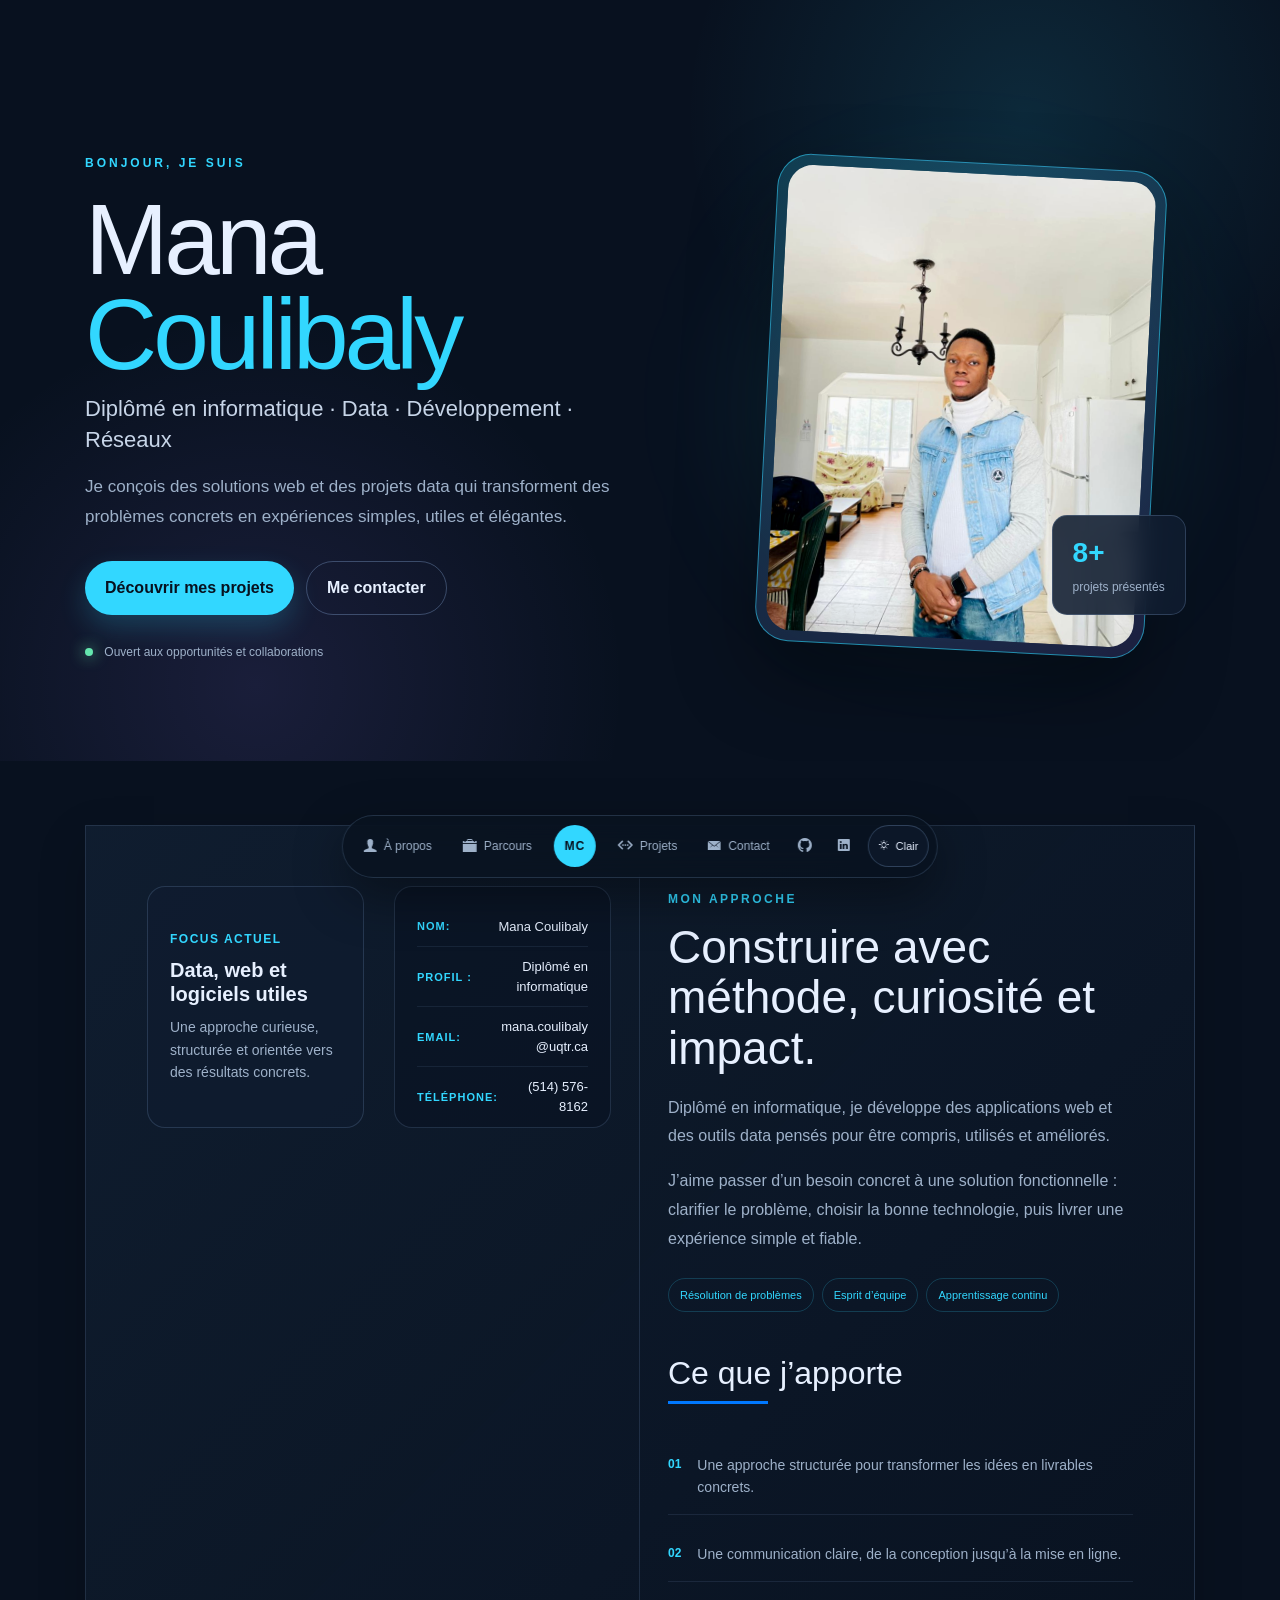
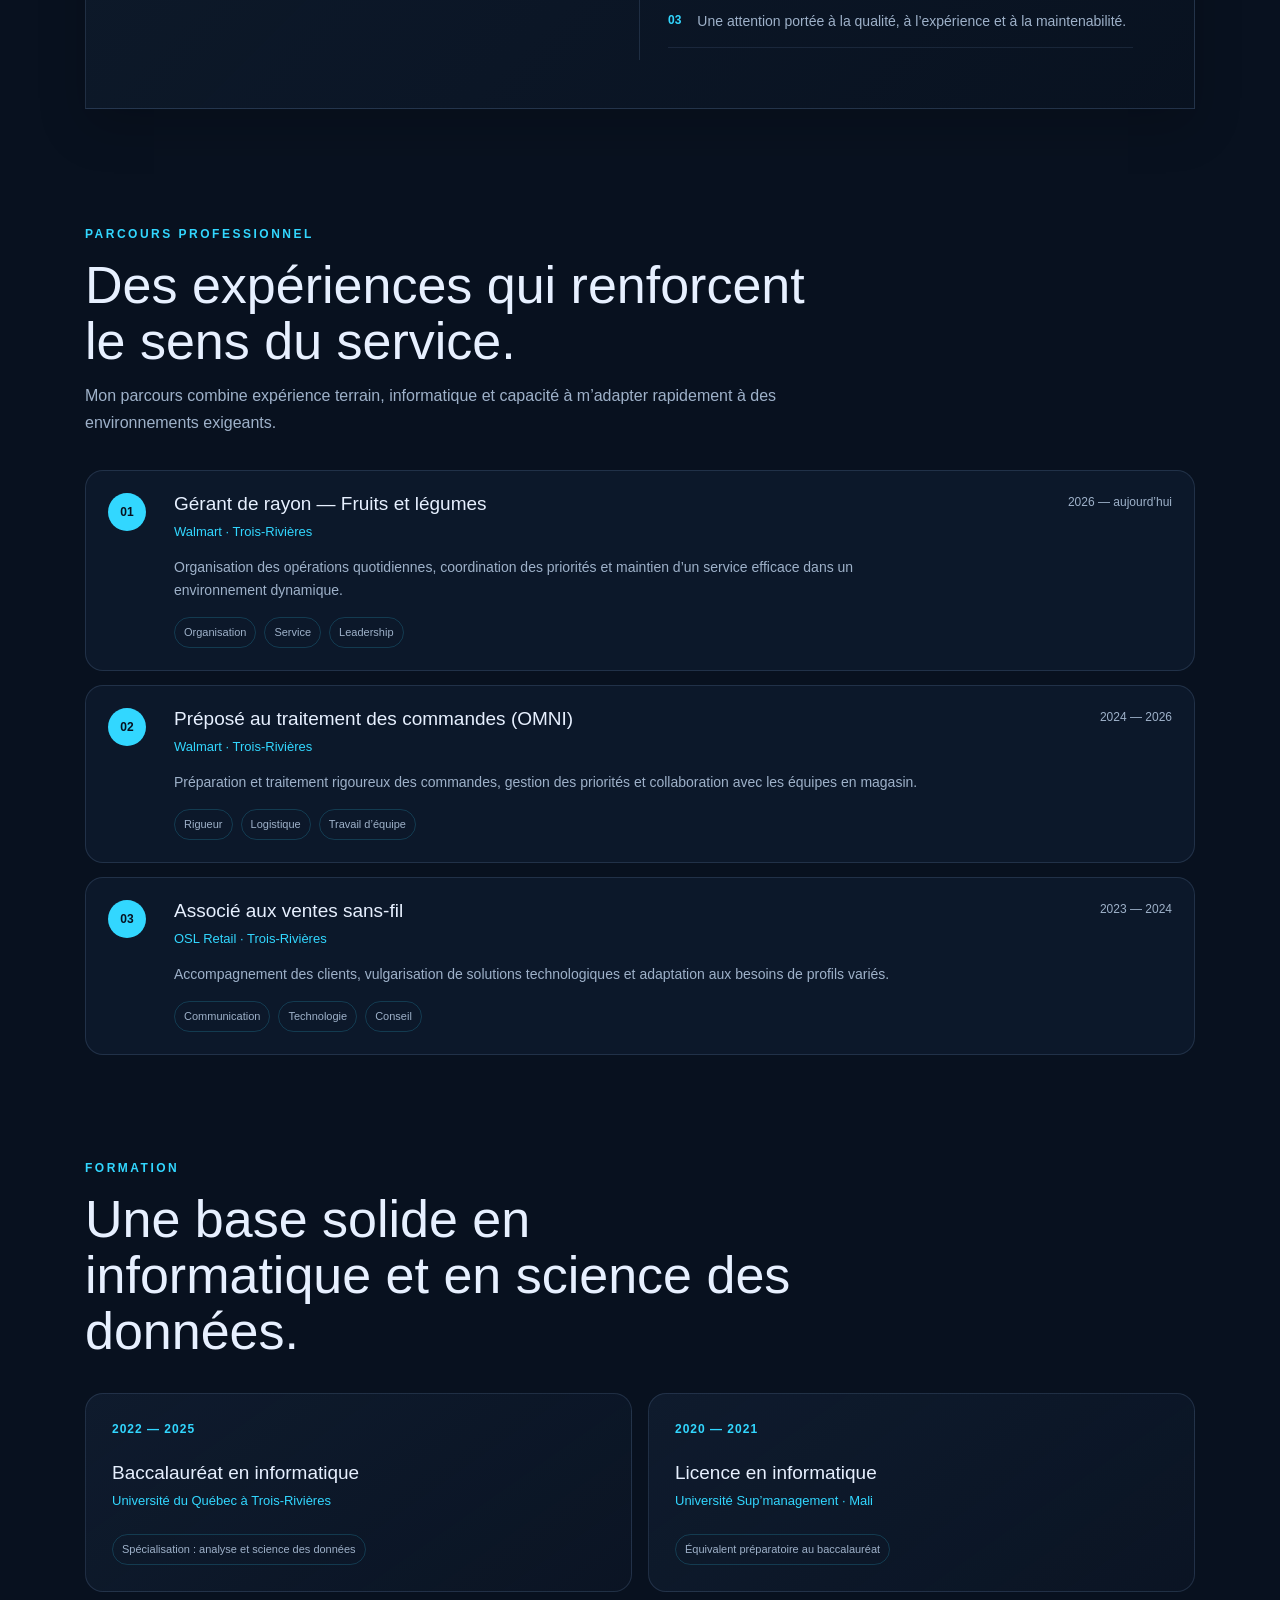
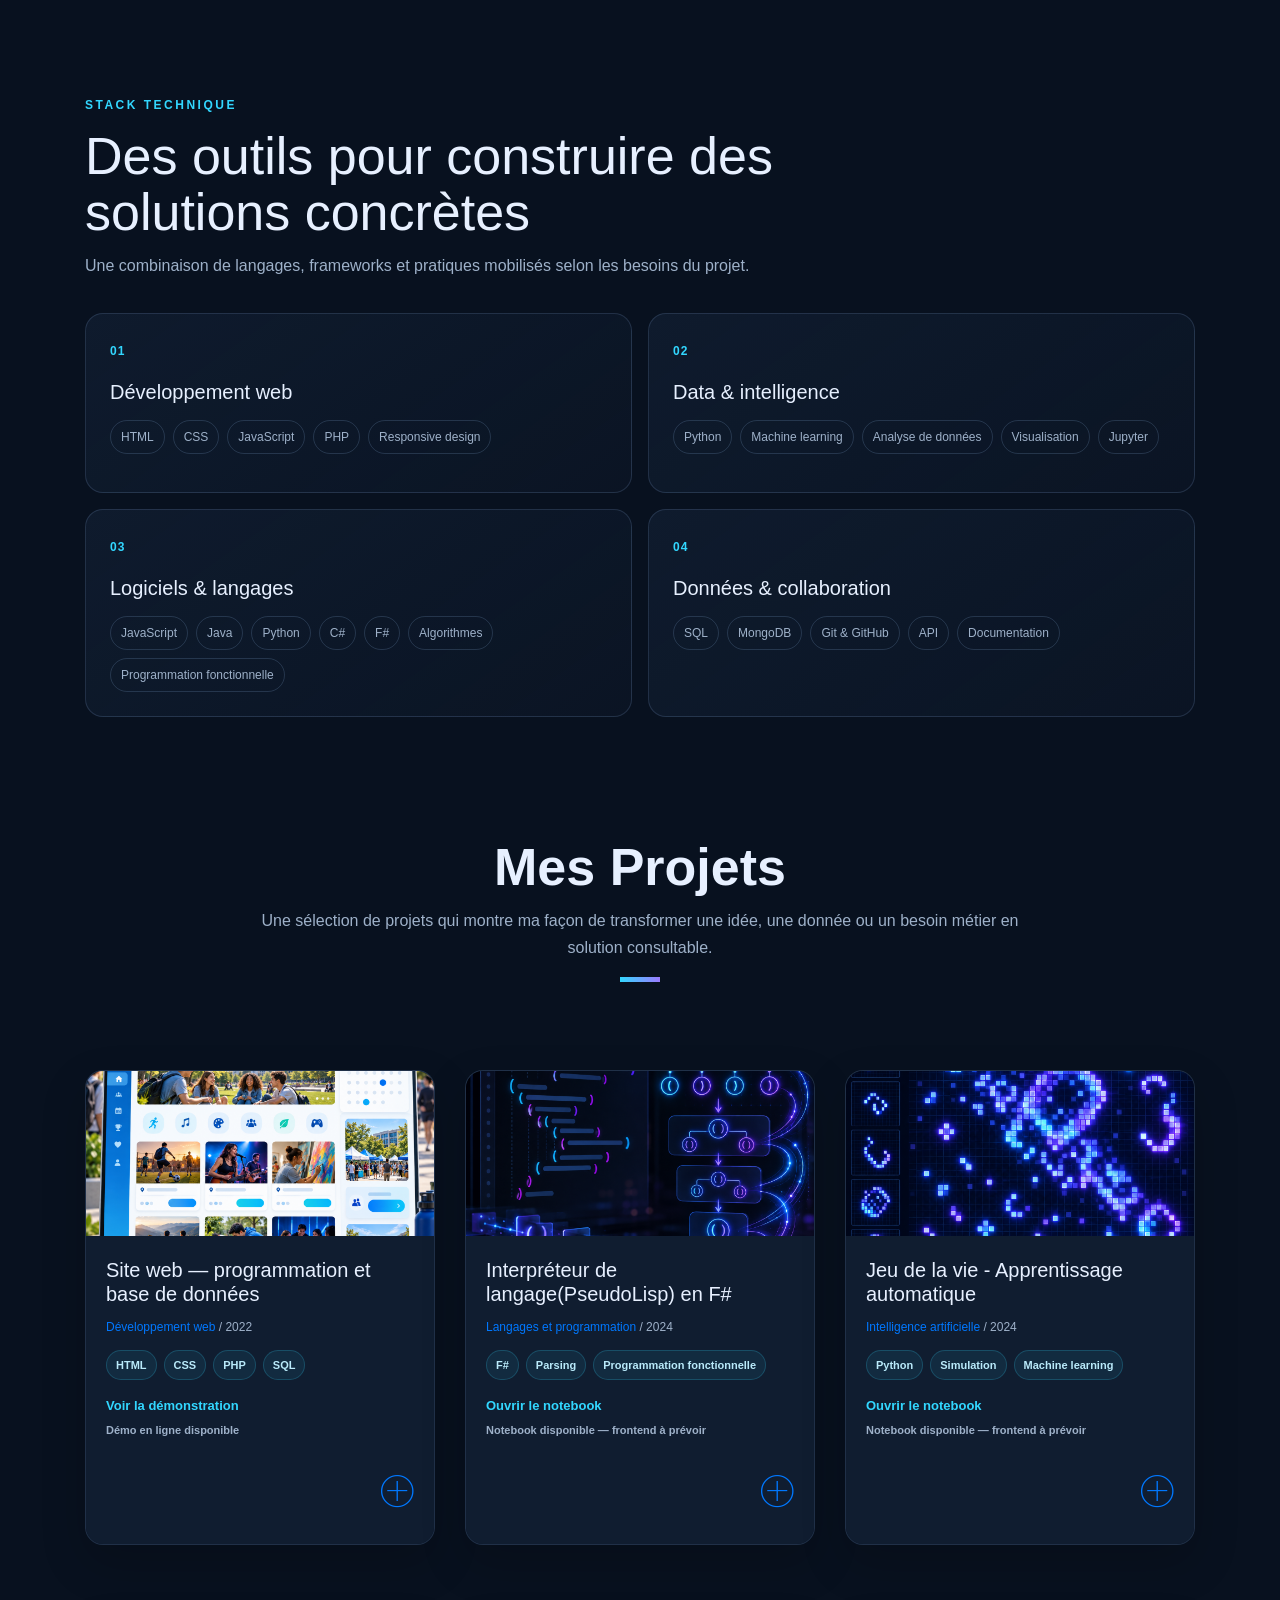
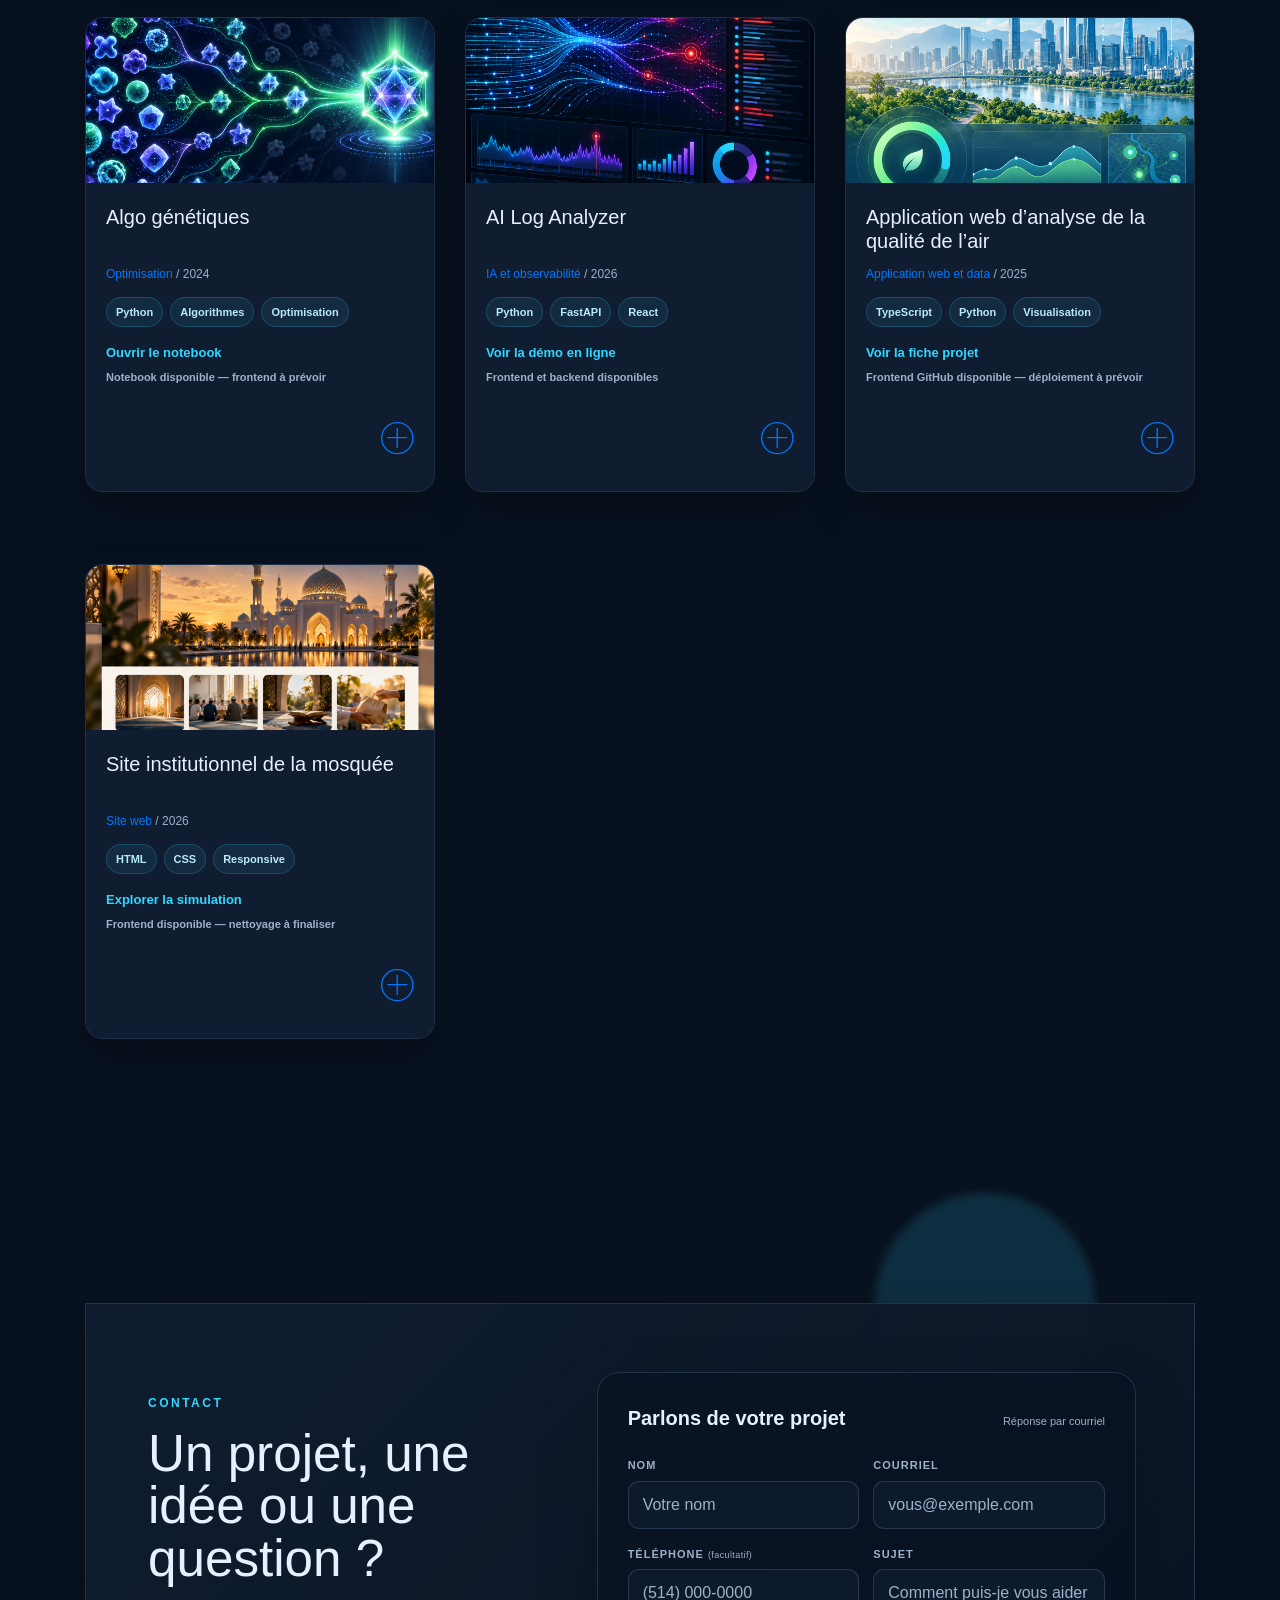
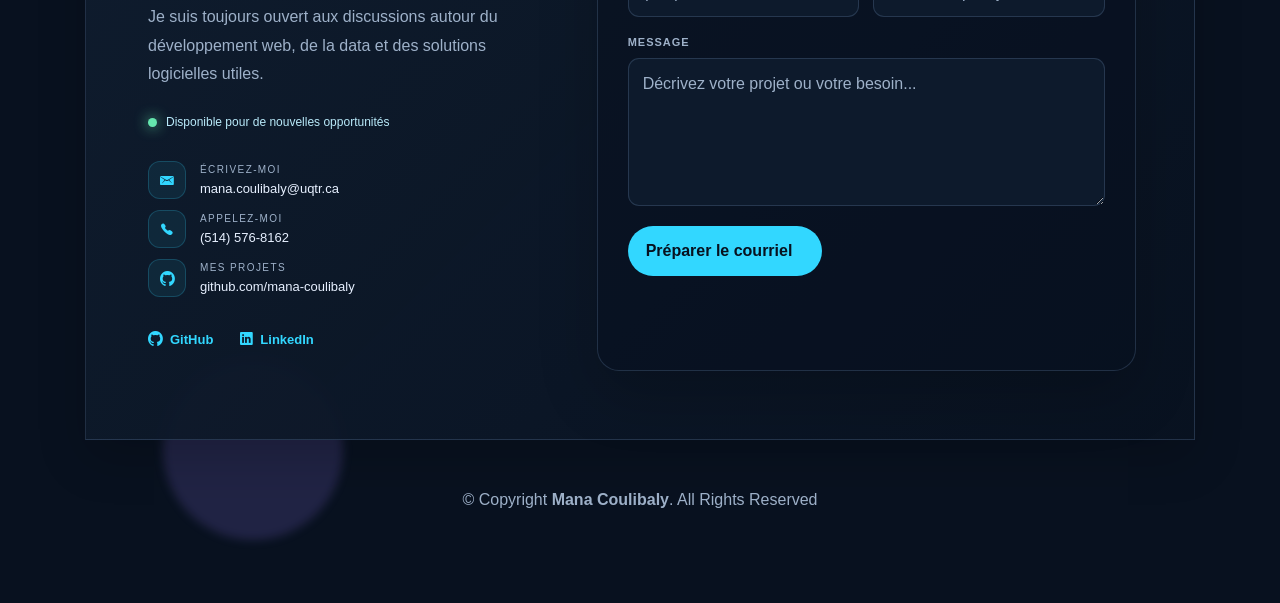
==== commit 9418845d: "Improve project demos and air quality frontend" ====
--- a/index.html
+++ b/index.html
@@ -178,33 +178,6 @@
         </div>
         <div class="col-md-4">
           <div class="work-box">
-              <a href="projects/projet-final-sdd1003.html">
-                <div class="work-img">
-                  <img src="img/project-sdd1003.png" alt="Aperçu du projet final SDD1003" class="img-fluid">
-                </div>
-                <div class="work-content">
-                  <div class="row">
-                    <div class="col-sm-8">
-                      <h2 class="w-title">Application web et apprentissage automatique</h2>
-                      <div class="project-tags" aria-label="Technologies utilisées"><span>Python</span><span>JavaScript</span><span>Machine learning</span></div>
-                      <p class="project-link-label">Voir le projet <span aria-hidden="true"></span></p>
-                      <p class="project-status status-live">Frontend local disponible</p>
-                      <div class="w-more">
-                        <span class="w-ctegory">Web Design</span> / <span class="w-date">Décembre 2024</span>
-                      </div>
-                    </div>
-                    <div class="col-sm-4">
-                      <div class="w-like">
-                        <span class="ion-ios-plus-outline"></span>
-                      </div>
-                    </div>
-                  </div>
-                </div>
-            </a>
-          </div>
-        </div>
-        <div class="col-md-4">
-          <div class="work-box">
               <a href="projects/interpreteur-fsharp.html">
                 <div class="work-img">
                   <img src="img/project-interpreter.png" alt="Aperçu de l’interpréteur PseudoLisp en F#" class="img-fluid">
@@ -292,7 +265,7 @@
                 <h2 class="w-title">AI Log Analyzer</h2>
                 <div class="w-more"><span class="w-ctegory">IA et observabilité</span> / <span class="w-date">2026</span></div>
                 <div class="project-tags" aria-label="Technologies utilisées"><span>Python</span><span>FastAPI</span><span>React</span></div>
-                <p class="project-link-label">Explorer la simulation <span aria-hidden="true"></span></p>
+                <p class="project-link-label">Voir la démo en ligne <span aria-hidden="true"></span></p>
                 <p class="project-status status-live">Frontend et backend disponibles</p>
               </div><div class="col-sm-4"><div class="w-like"><span class="ion-ios-plus-outline"></span></div></div></div></div>
             </a>
@@ -303,11 +276,11 @@
             <a href="projects/airquality.html">
               <div class="work-img"><img src="img/project-air-quality.png" alt="Aperçu du tableau de bord qualité de l’air" class="img-fluid"></div>
               <div class="work-content"><div class="row"><div class="col-sm-8">
-                <h2 class="w-title">Application qualité de l’air</h2>
-                <div class="w-more"><span class="w-ctegory">Data et visualisation</span> / <span class="w-date">2025</span></div>
-                <div class="project-tags" aria-label="Technologies utilisées"><span>TypeScript</span><span>Python</span><span>Data</span></div>
-                <p class="project-link-label">Explorer la simulation <span aria-hidden="true"></span></p>
-                <p class="project-status status-live">Frontend et modèles disponibles</p>
+                <h2 class="w-title">Application web d’analyse de la qualité de l’air</h2>
+                <div class="w-more"><span class="w-ctegory">Application web et data</span> / <span class="w-date">2025</span></div>
+                <div class="project-tags" aria-label="Technologies utilisées"><span>TypeScript</span><span>Python</span><span>Visualisation</span></div>
+                <p class="project-link-label">Voir la fiche projet <span aria-hidden="true"></span></p>
+                <p class="project-status status-planned">Frontend GitHub disponible — déploiement à prévoir</p>
               </div><div class="col-sm-4"><div class="w-like"><span class="ion-ios-plus-outline"></span></div></div></div></div>
             </a>
           </div>
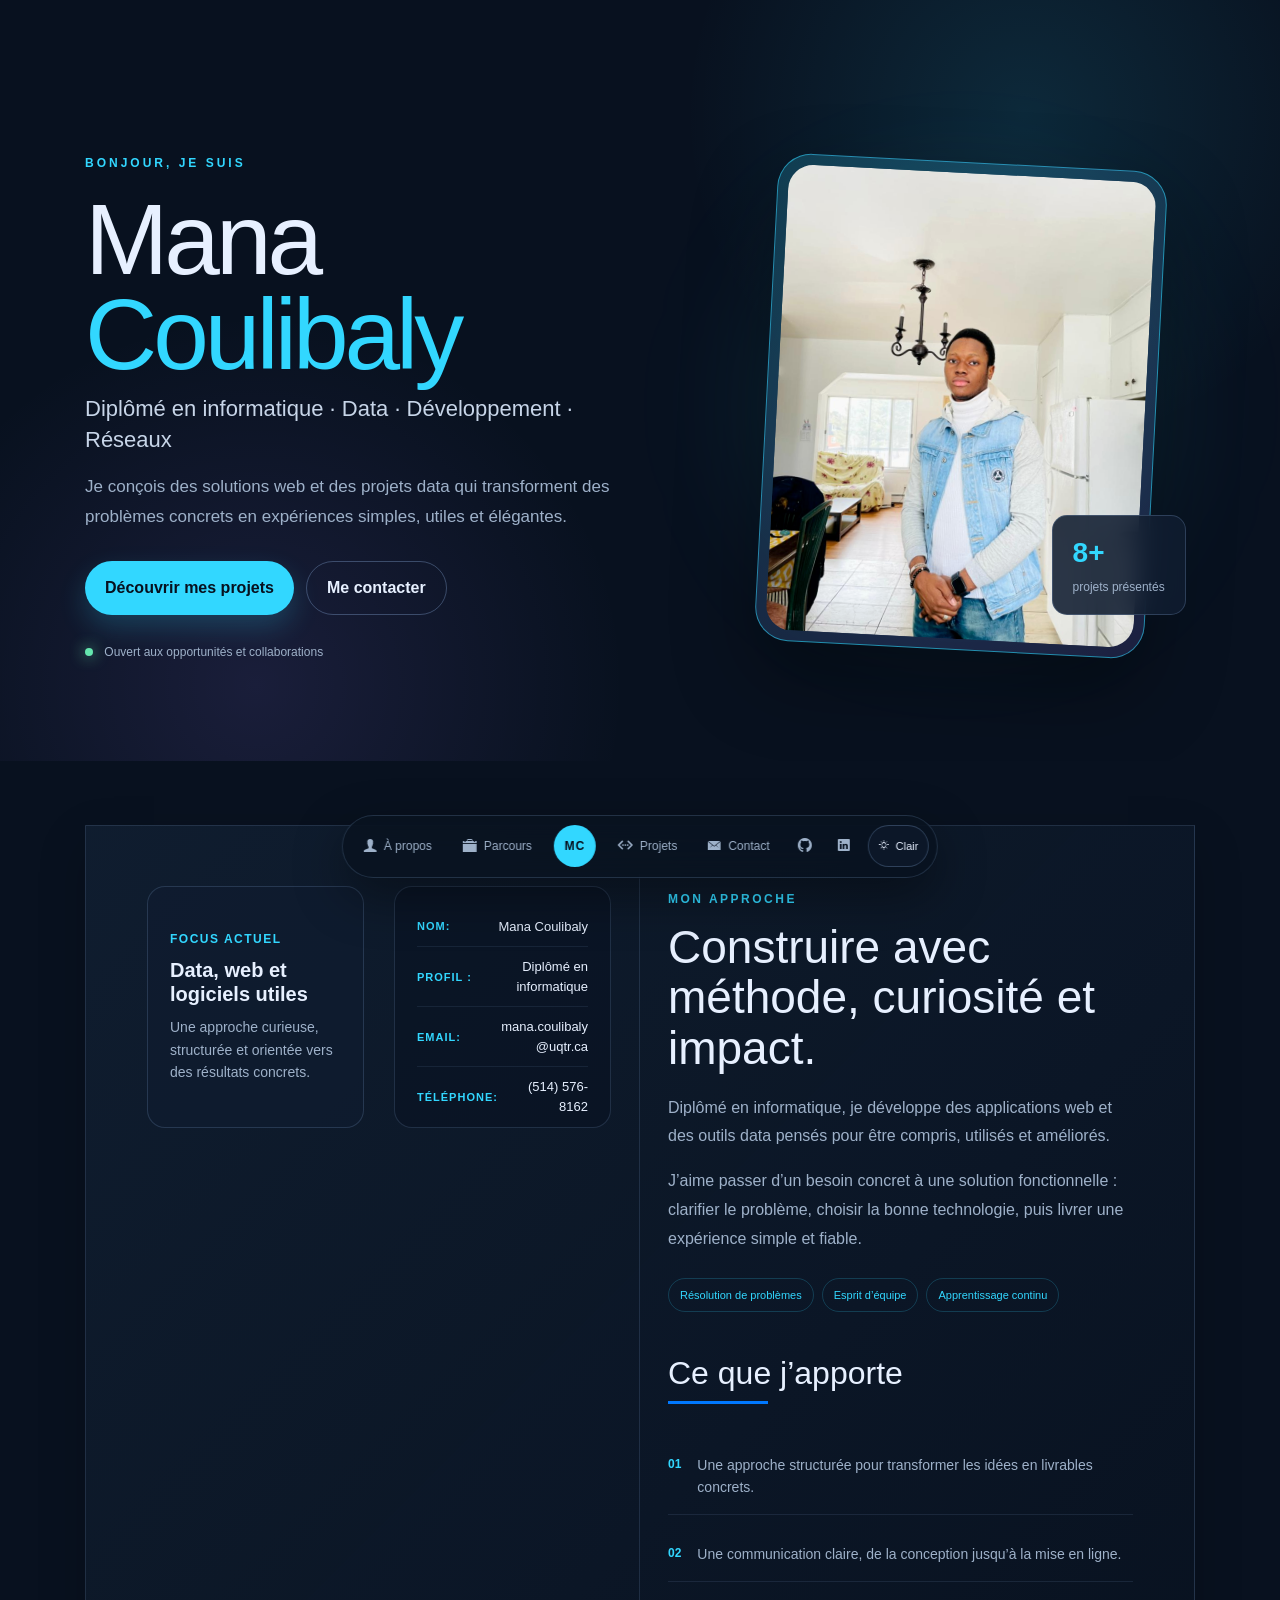
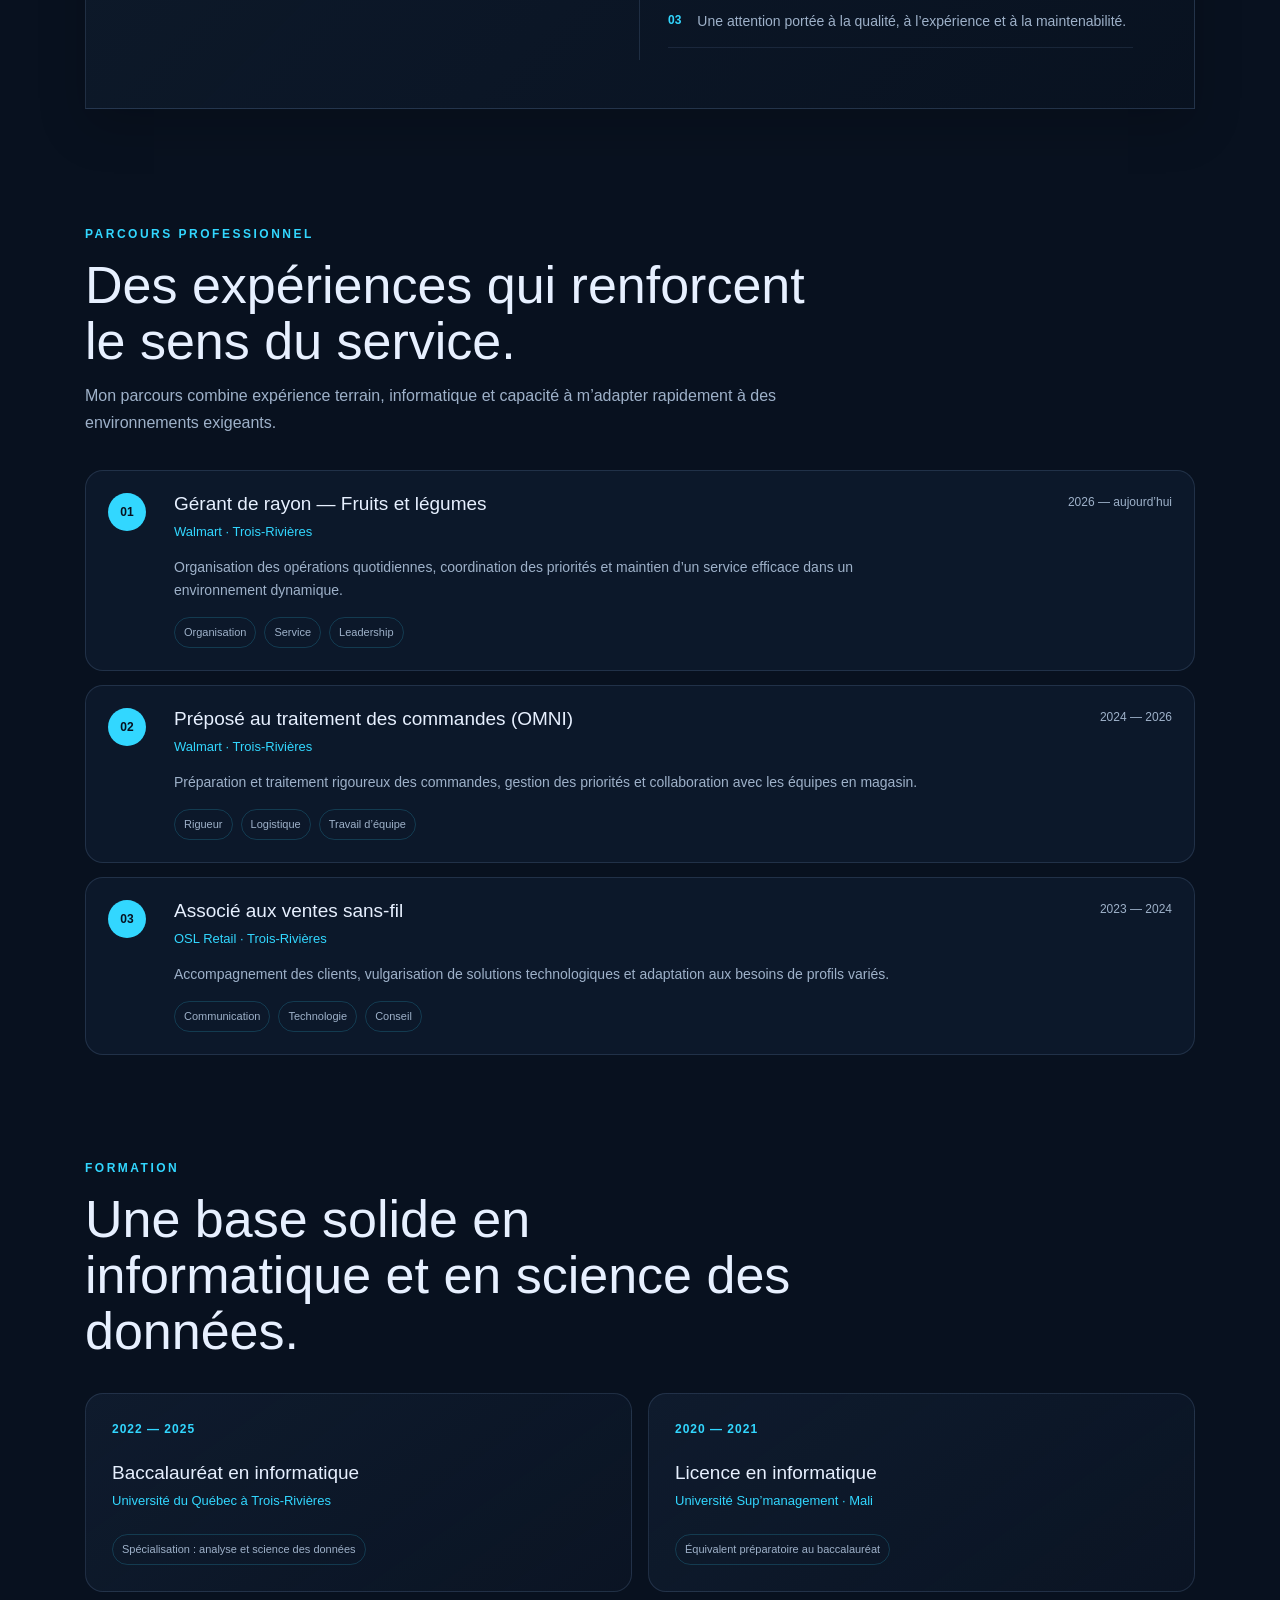
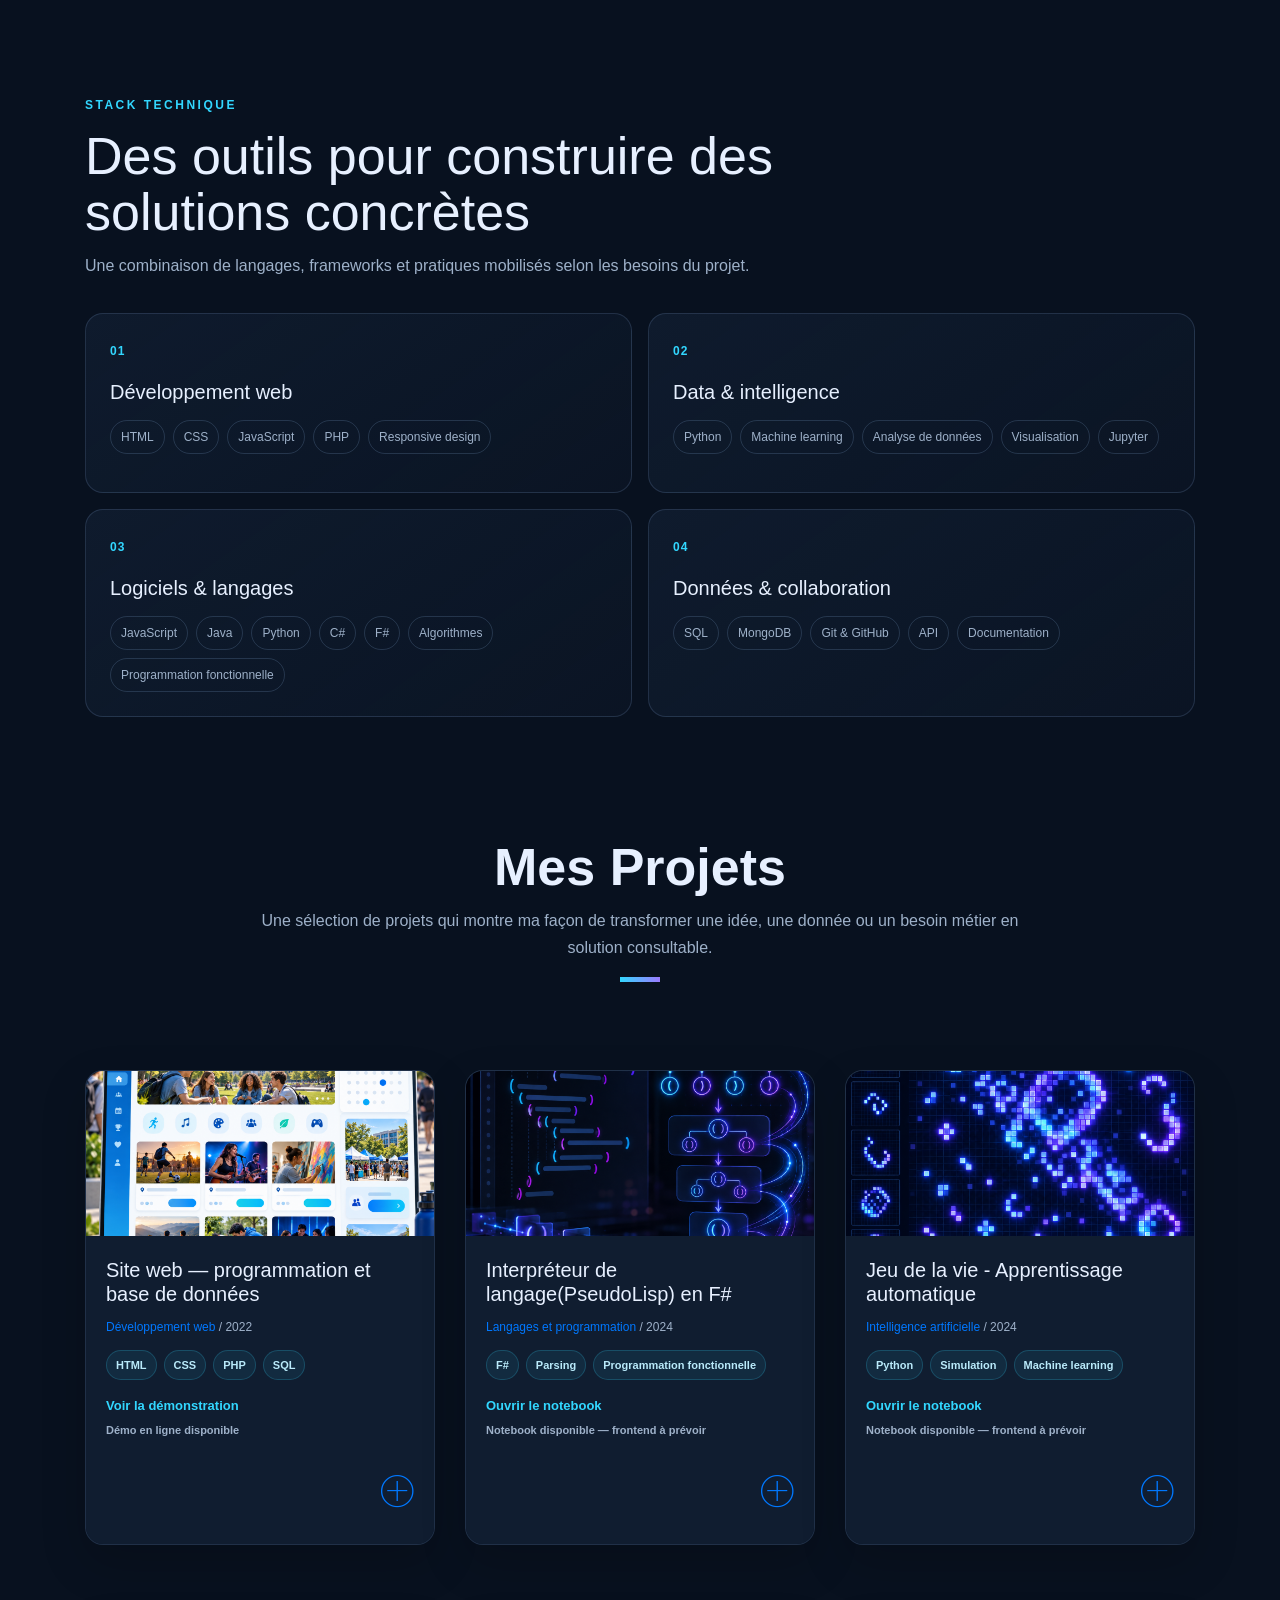
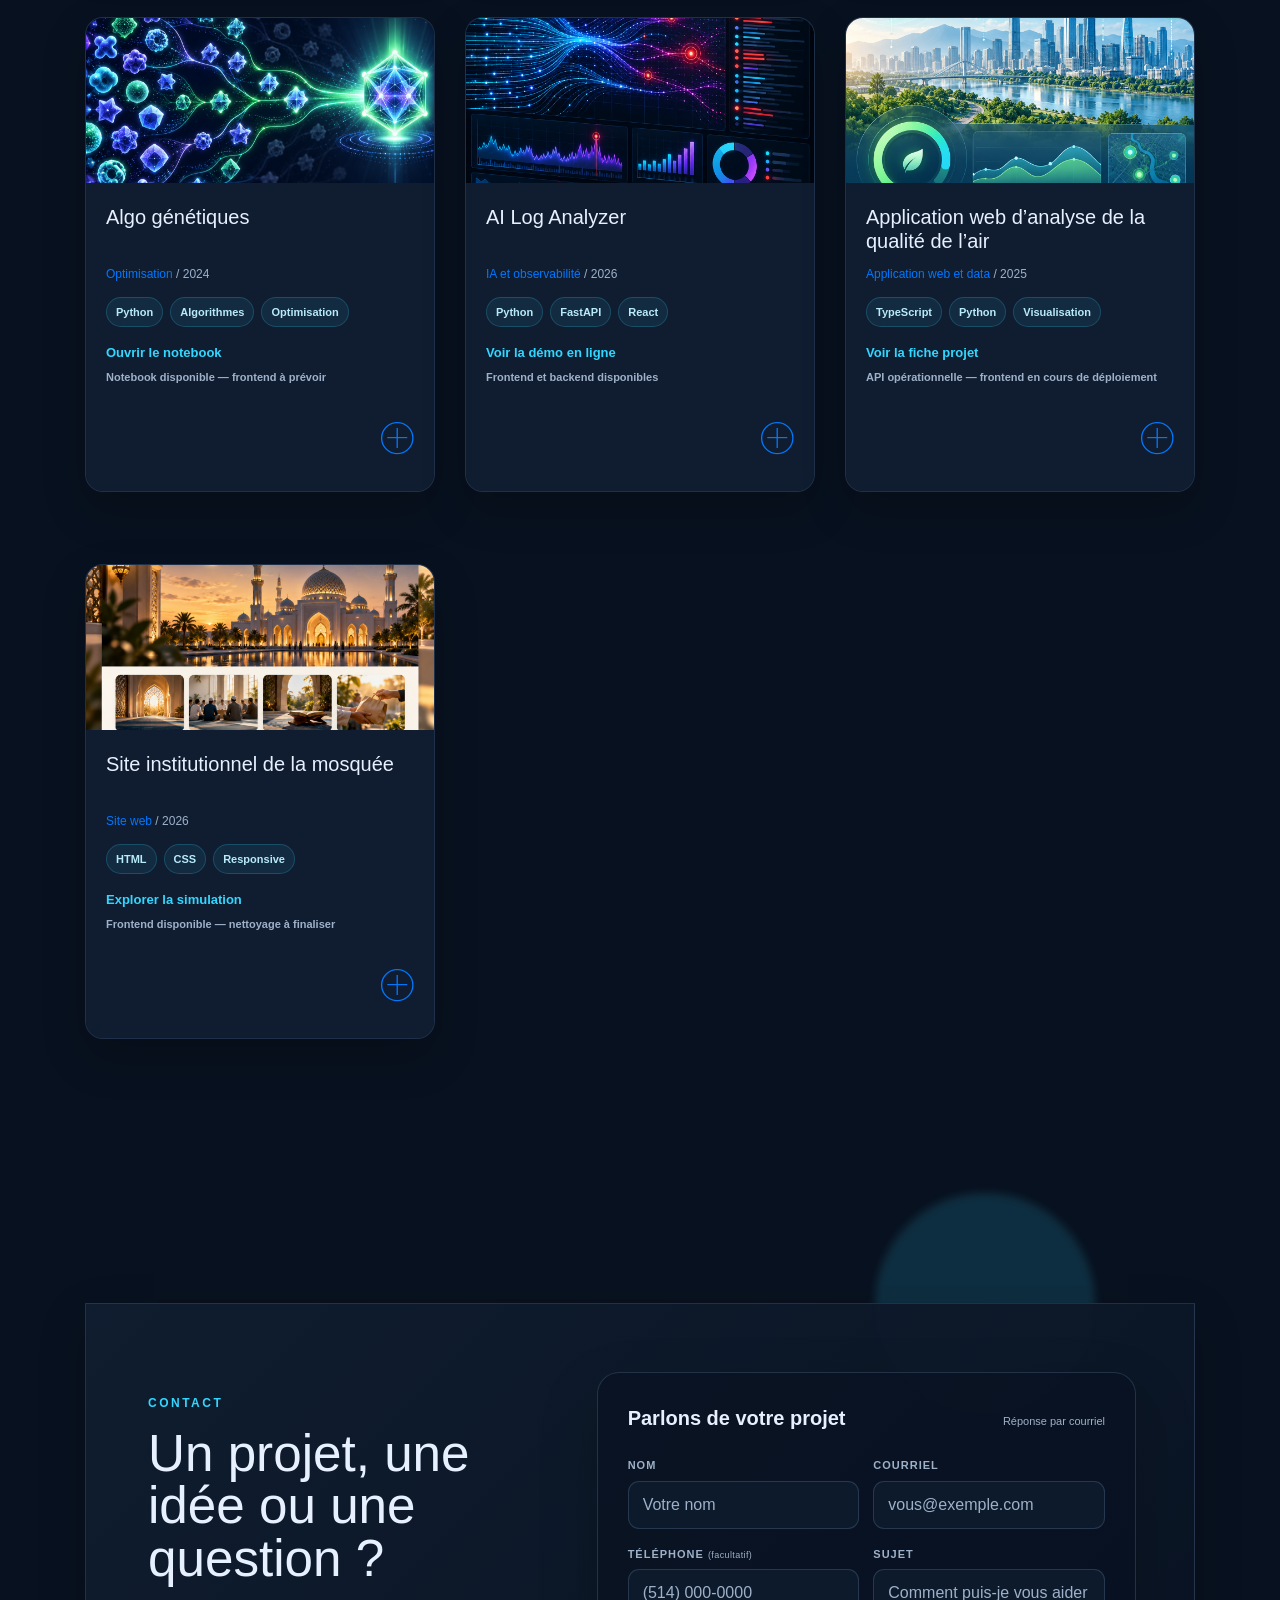
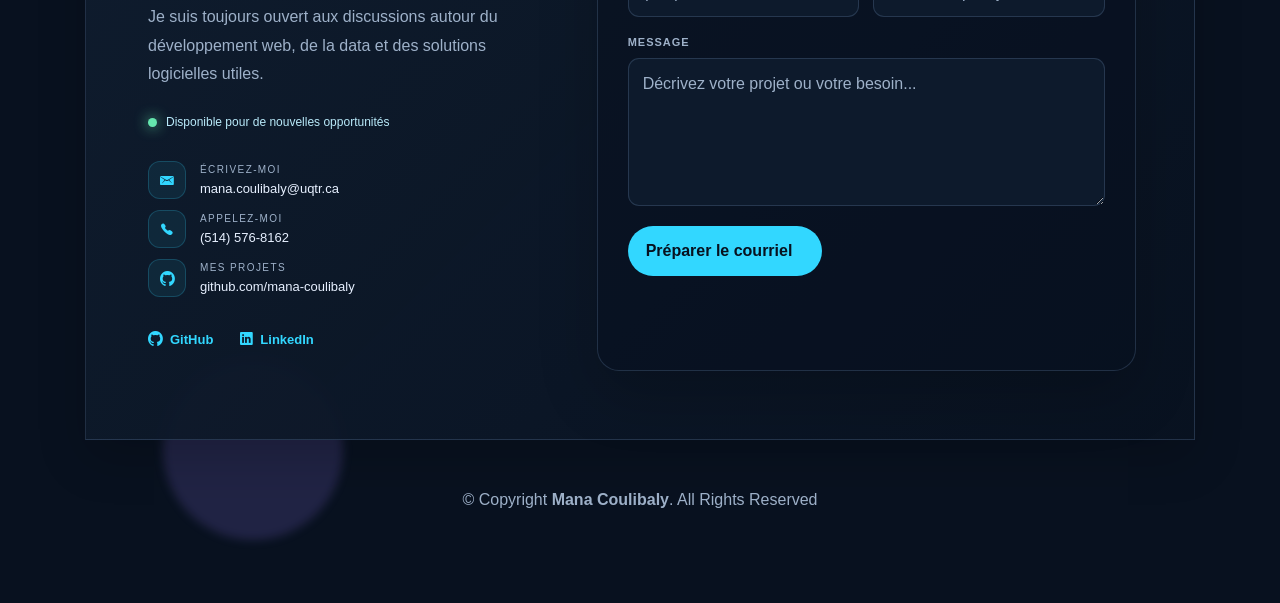
==== commit 11ddfb13: "Point Air Quality project to live API" ====
--- a/index.html
+++ b/index.html
@@ -280,7 +280,7 @@
                 <div class="w-more"><span class="w-ctegory">Application web et data</span> / <span class="w-date">2025</span></div>
                 <div class="project-tags" aria-label="Technologies utilisées"><span>TypeScript</span><span>Python</span><span>Visualisation</span></div>
                 <p class="project-link-label">Voir la fiche projet <span aria-hidden="true"></span></p>
-                <p class="project-status status-planned">Frontend GitHub disponible — déploiement à prévoir</p>
+                <p class="project-status status-live">API opérationnelle — frontend en cours de déploiement</p>
               </div><div class="col-sm-4"><div class="w-like"><span class="ion-ios-plus-outline"></span></div></div></div></div>
             </a>
           </div>
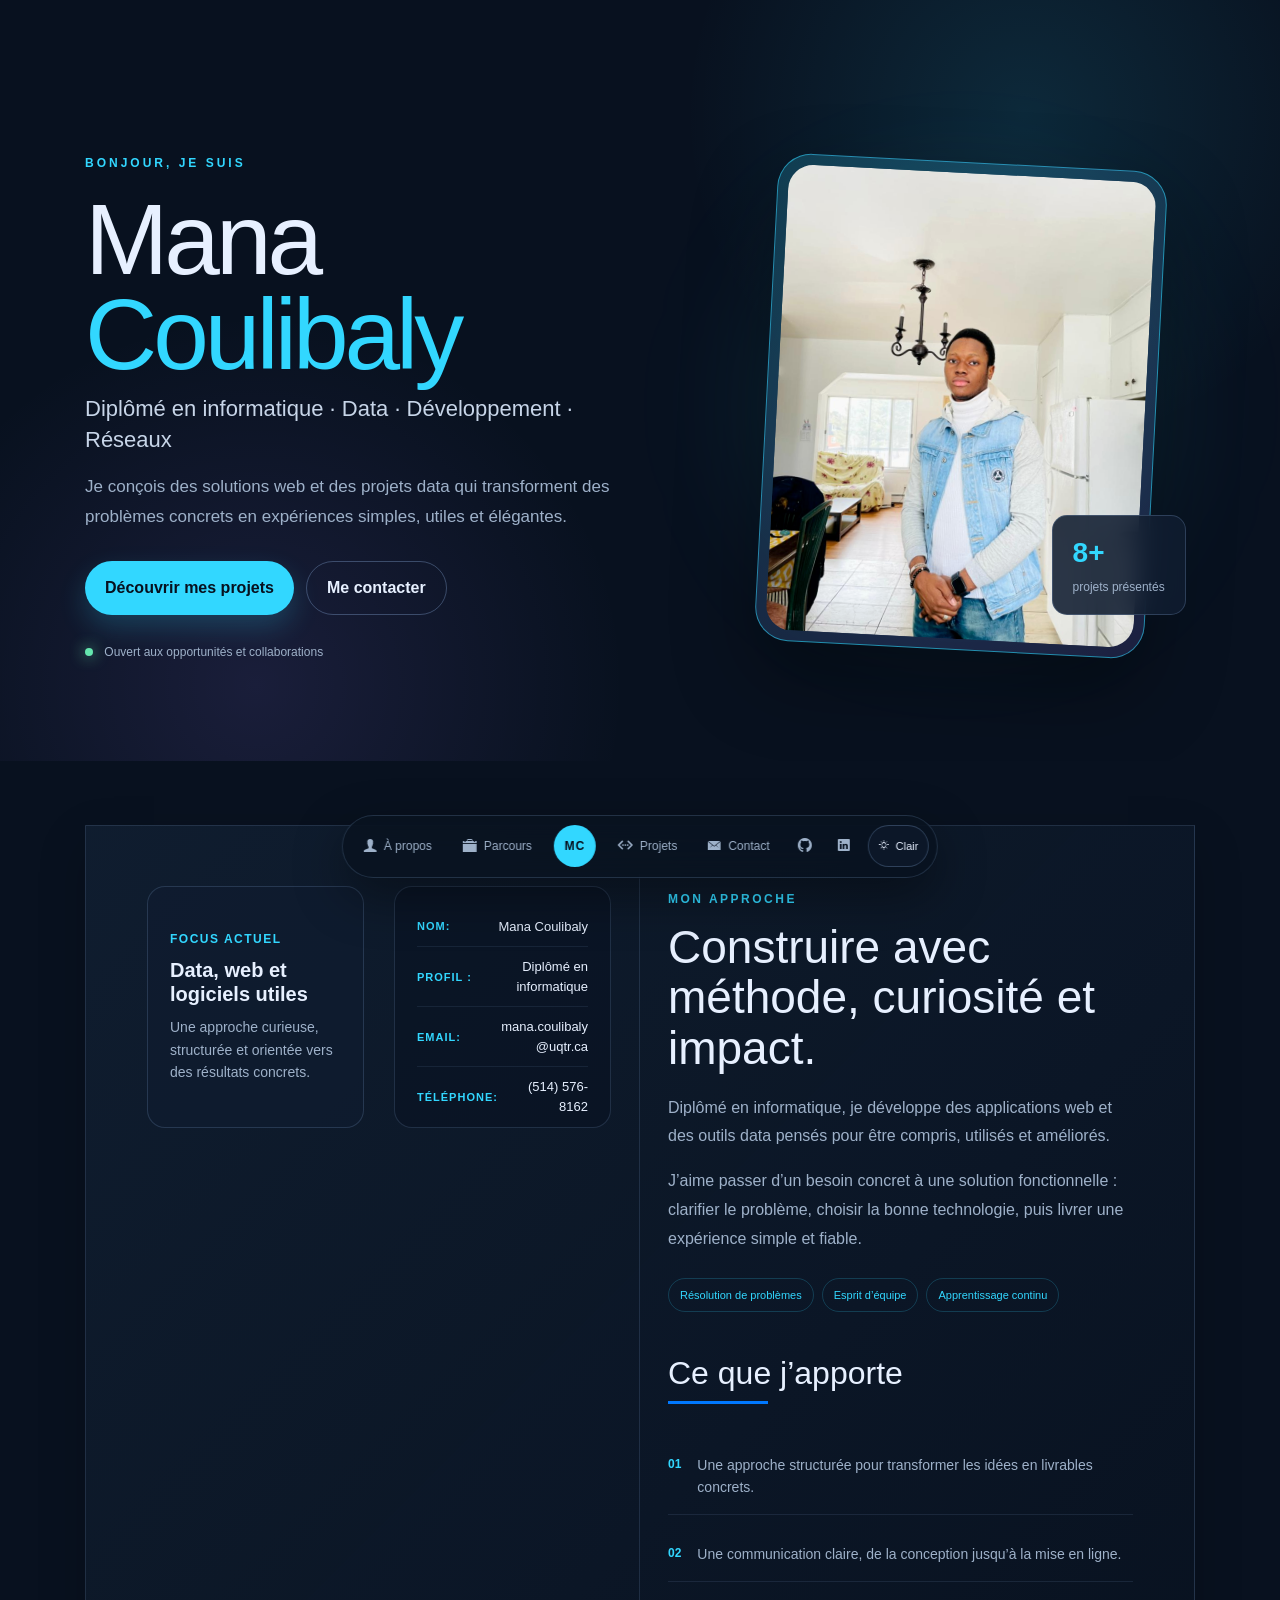
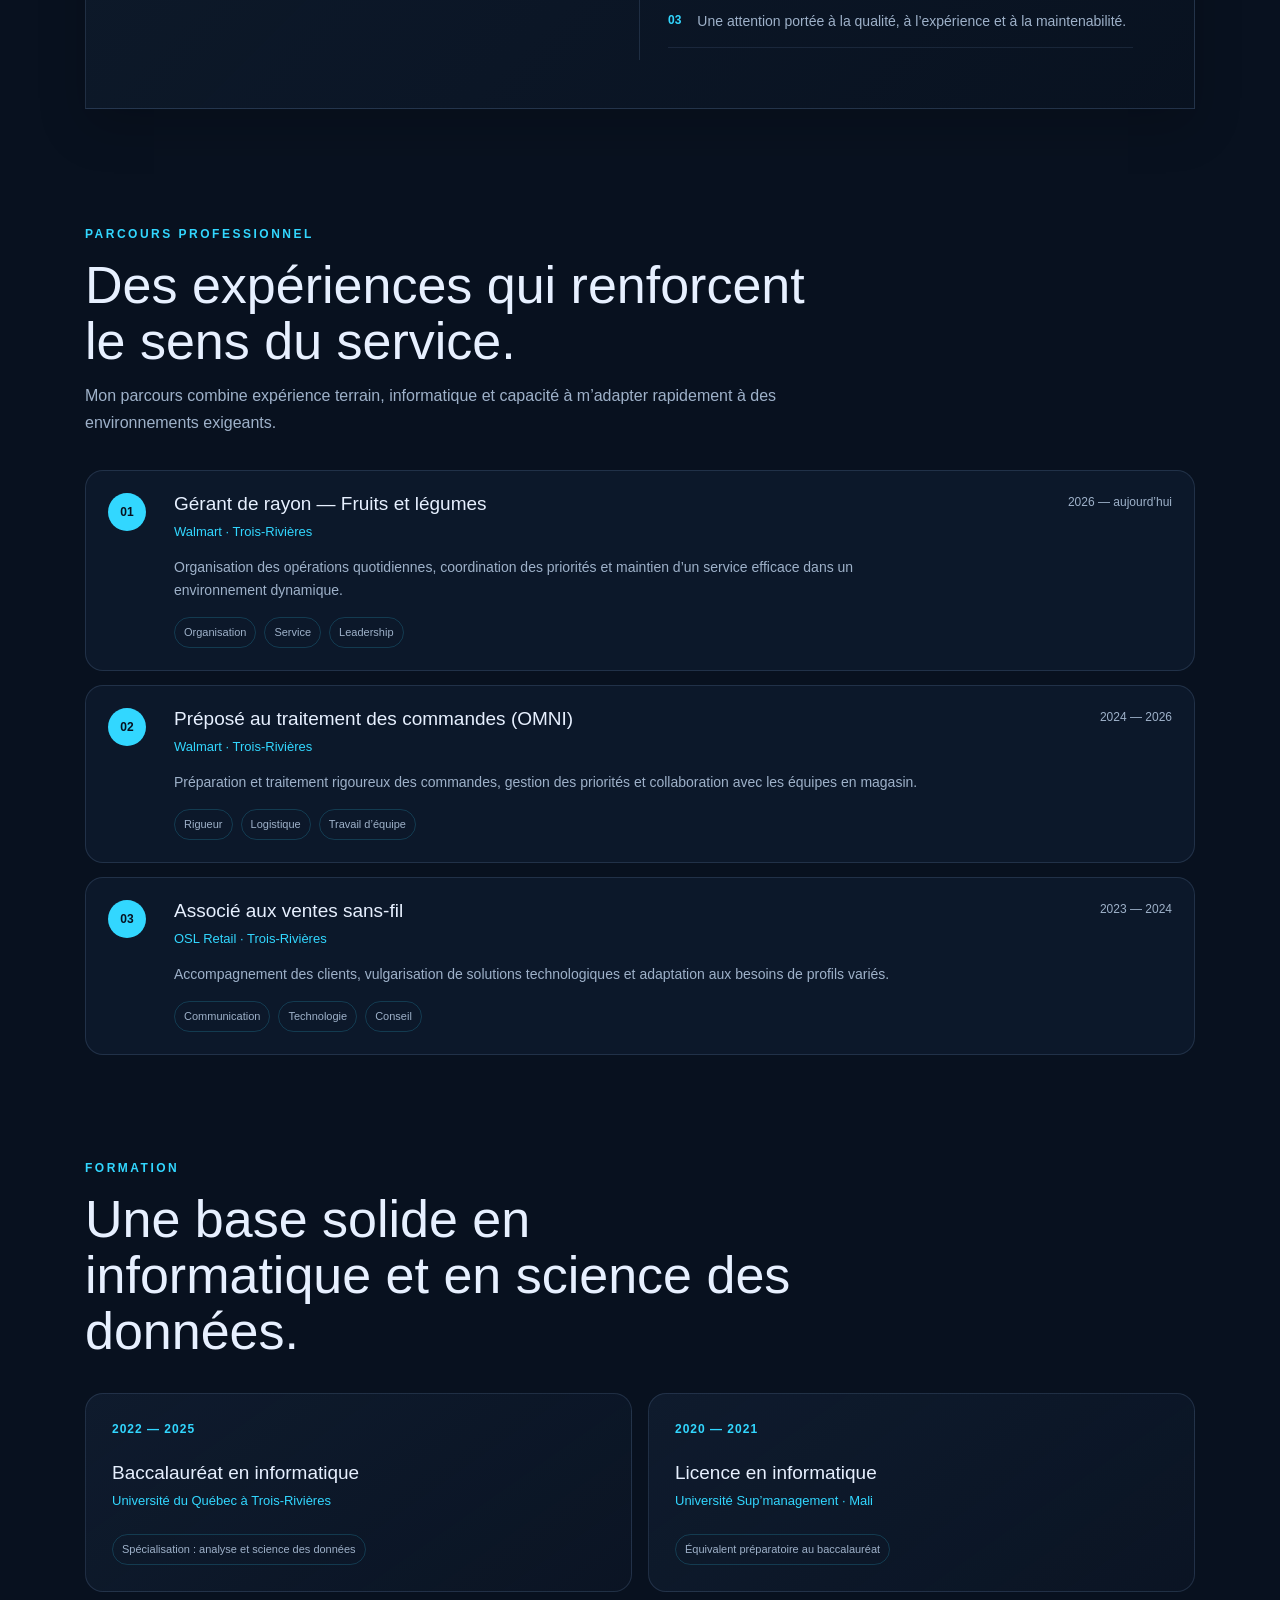
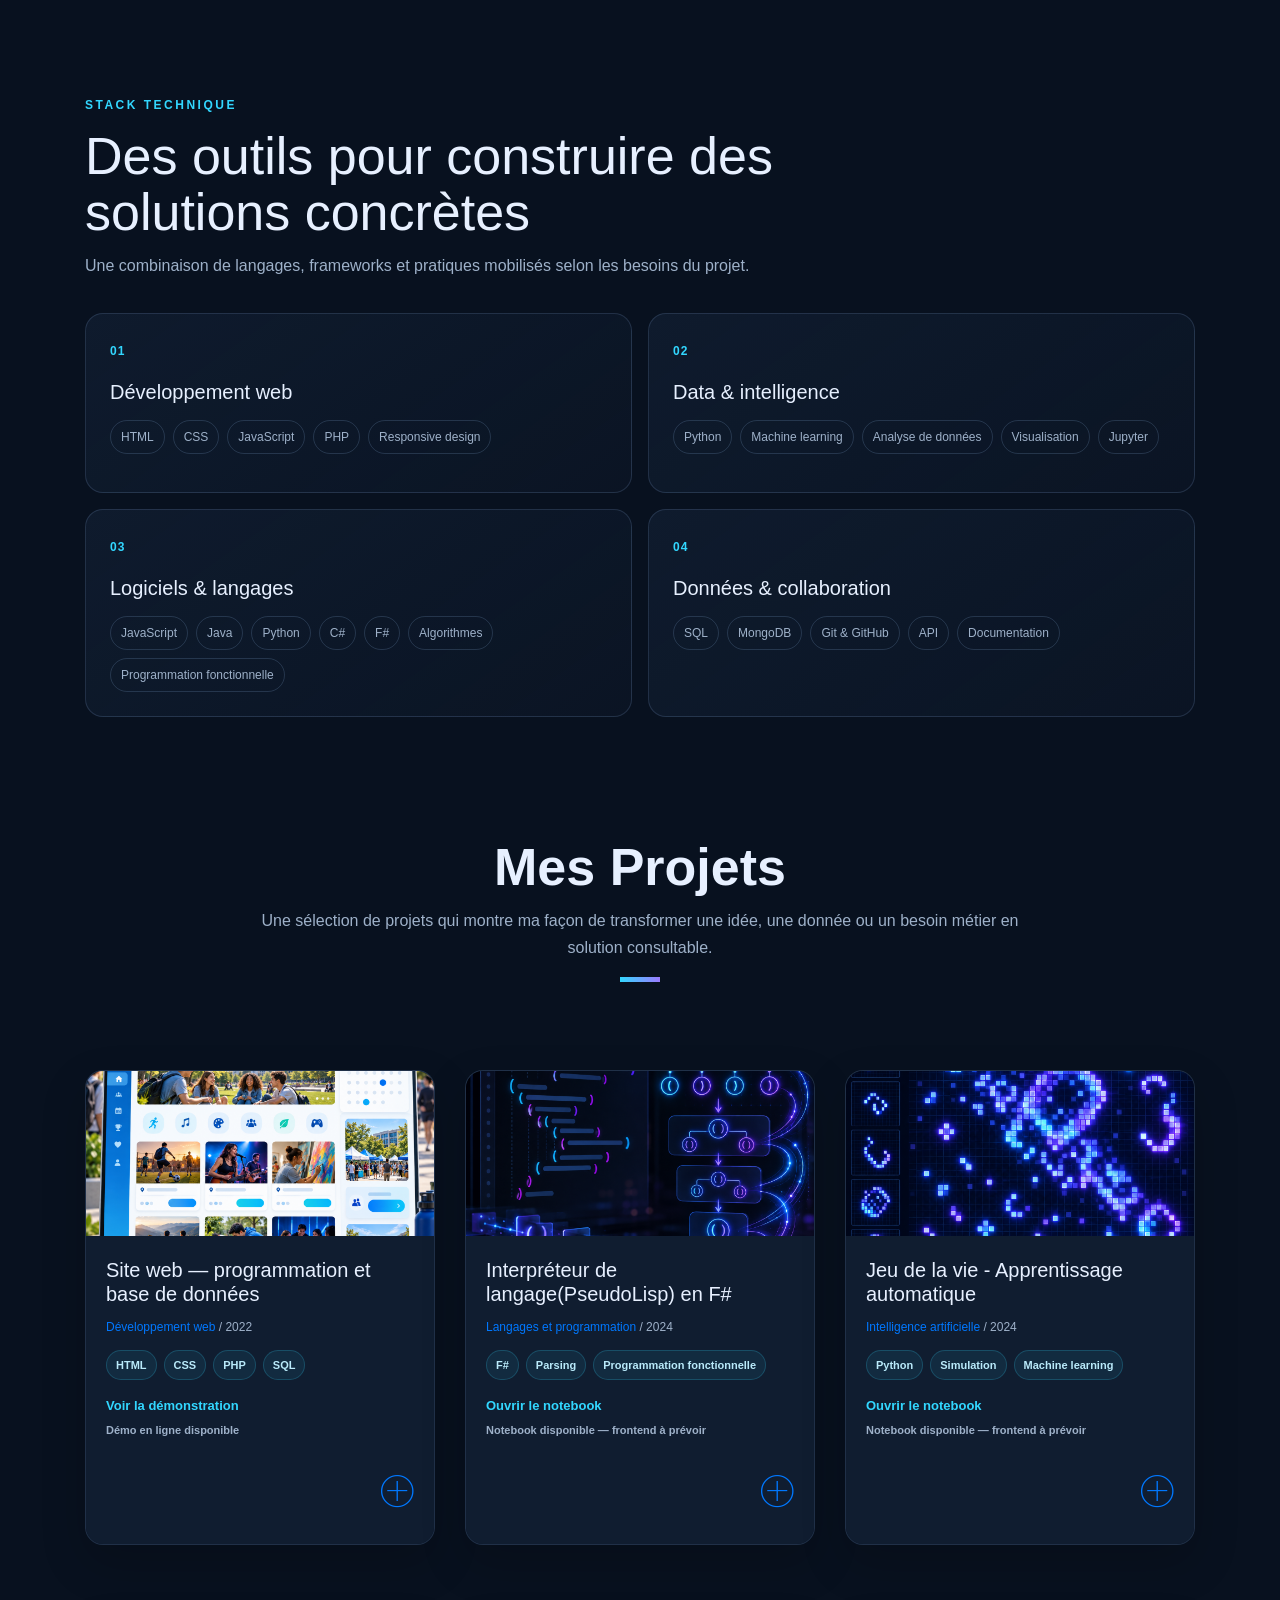
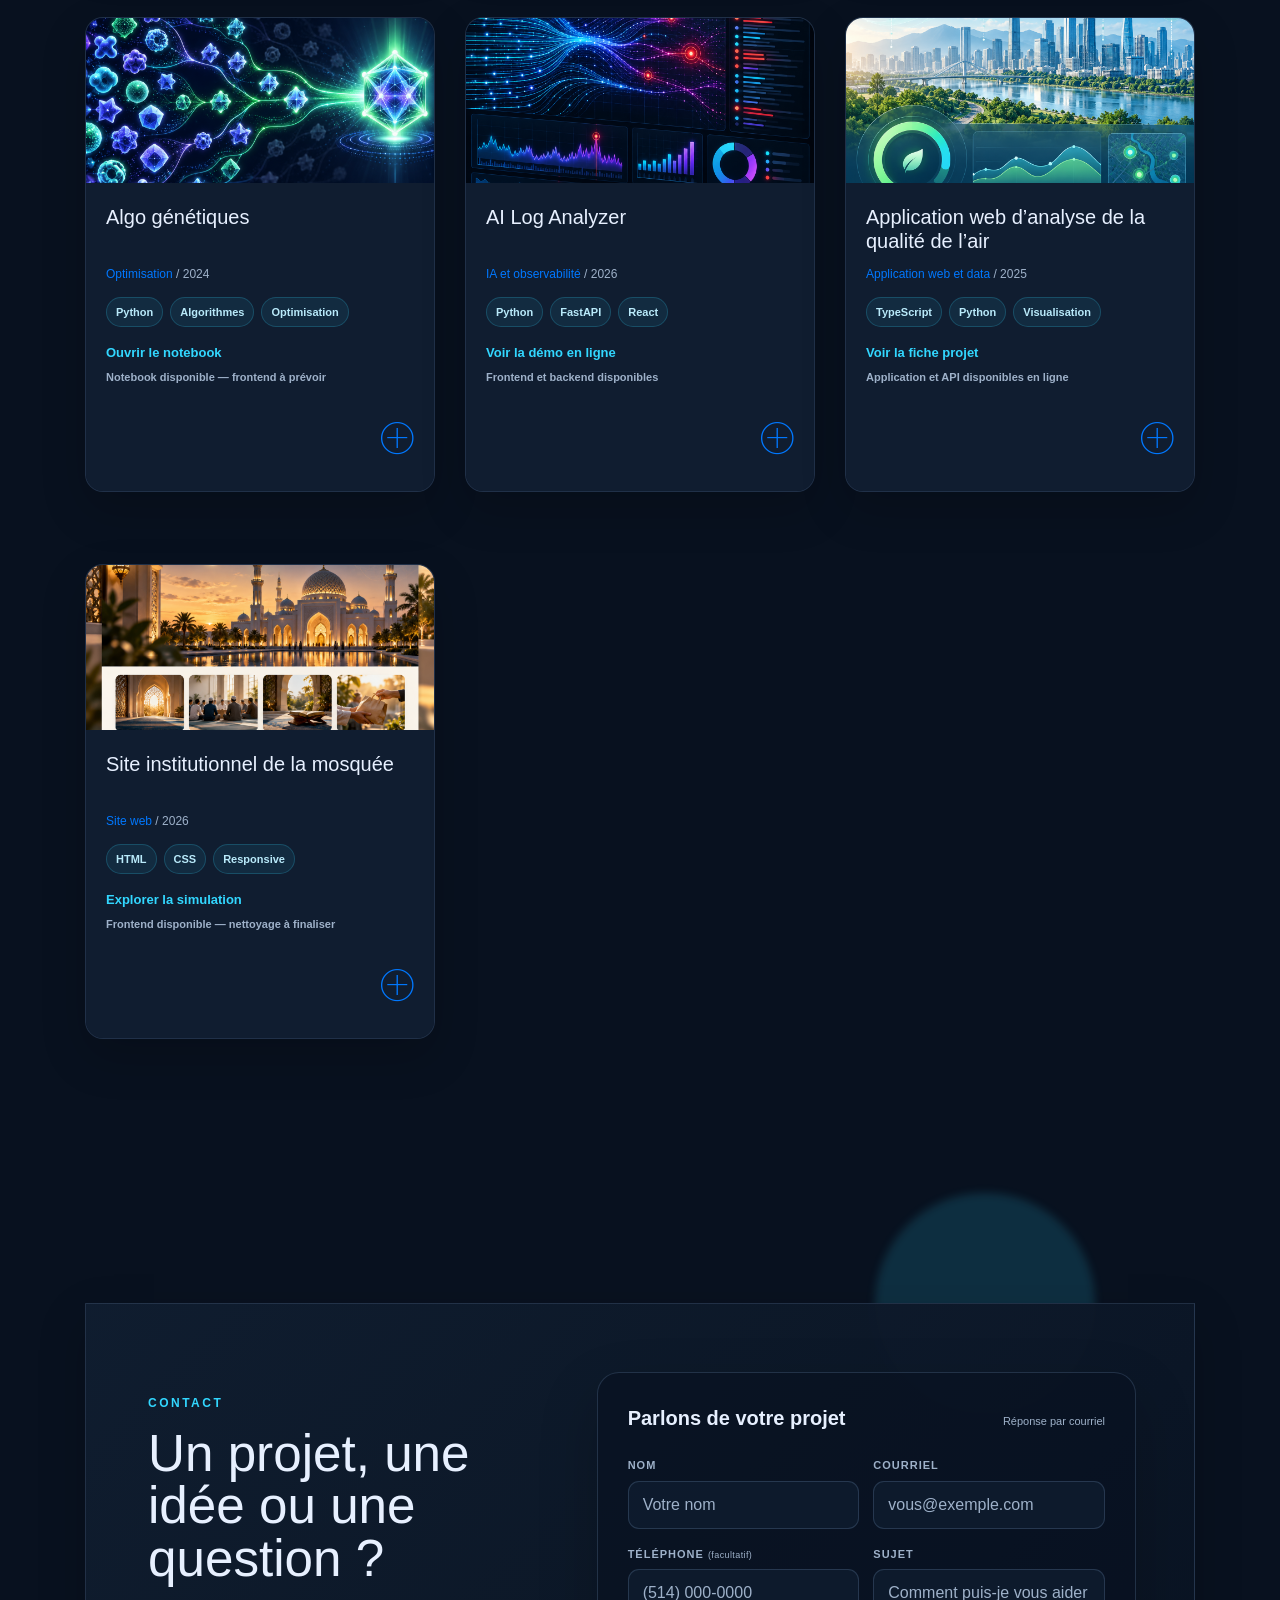
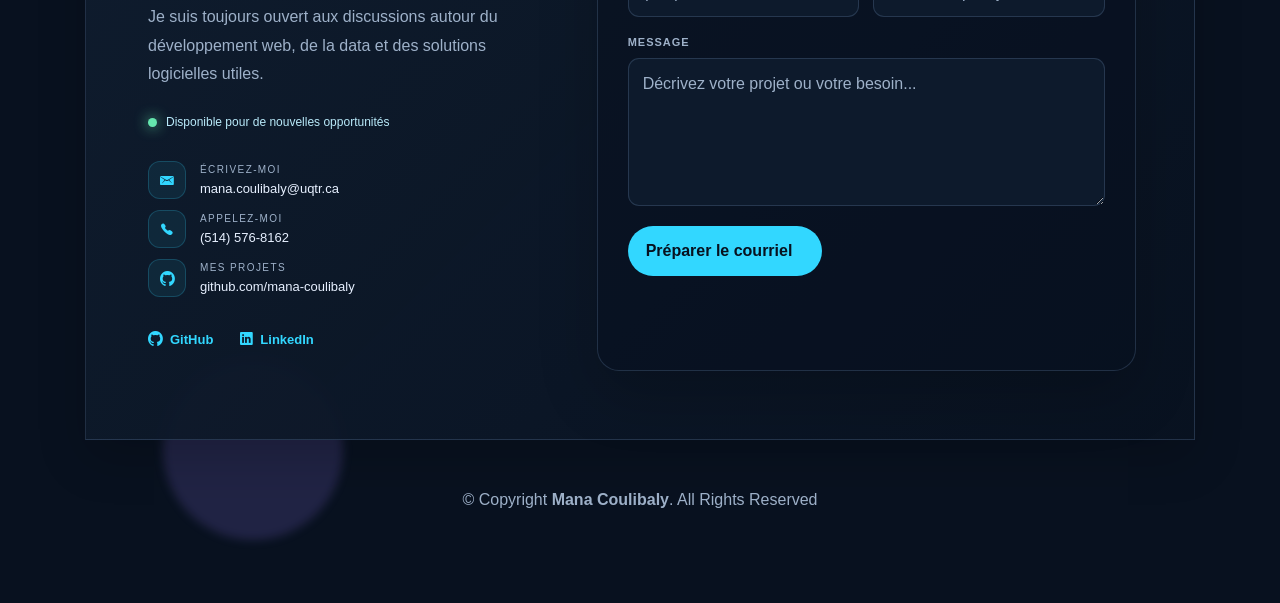
==== commit 166a51cb: "Update Air Quality project deployment links" ====
--- a/index.html
+++ b/index.html
@@ -280,7 +280,7 @@
                 <div class="w-more"><span class="w-ctegory">Application web et data</span> / <span class="w-date">2025</span></div>
                 <div class="project-tags" aria-label="Technologies utilisées"><span>TypeScript</span><span>Python</span><span>Visualisation</span></div>
                 <p class="project-link-label">Voir la fiche projet <span aria-hidden="true"></span></p>
-                <p class="project-status status-live">API opérationnelle — frontend en cours de déploiement</p>
+                <p class="project-status status-live">Application et API disponibles en ligne</p>
               </div><div class="col-sm-4"><div class="w-like"><span class="ion-ios-plus-outline"></span></div></div></div></div>
             </a>
           </div>
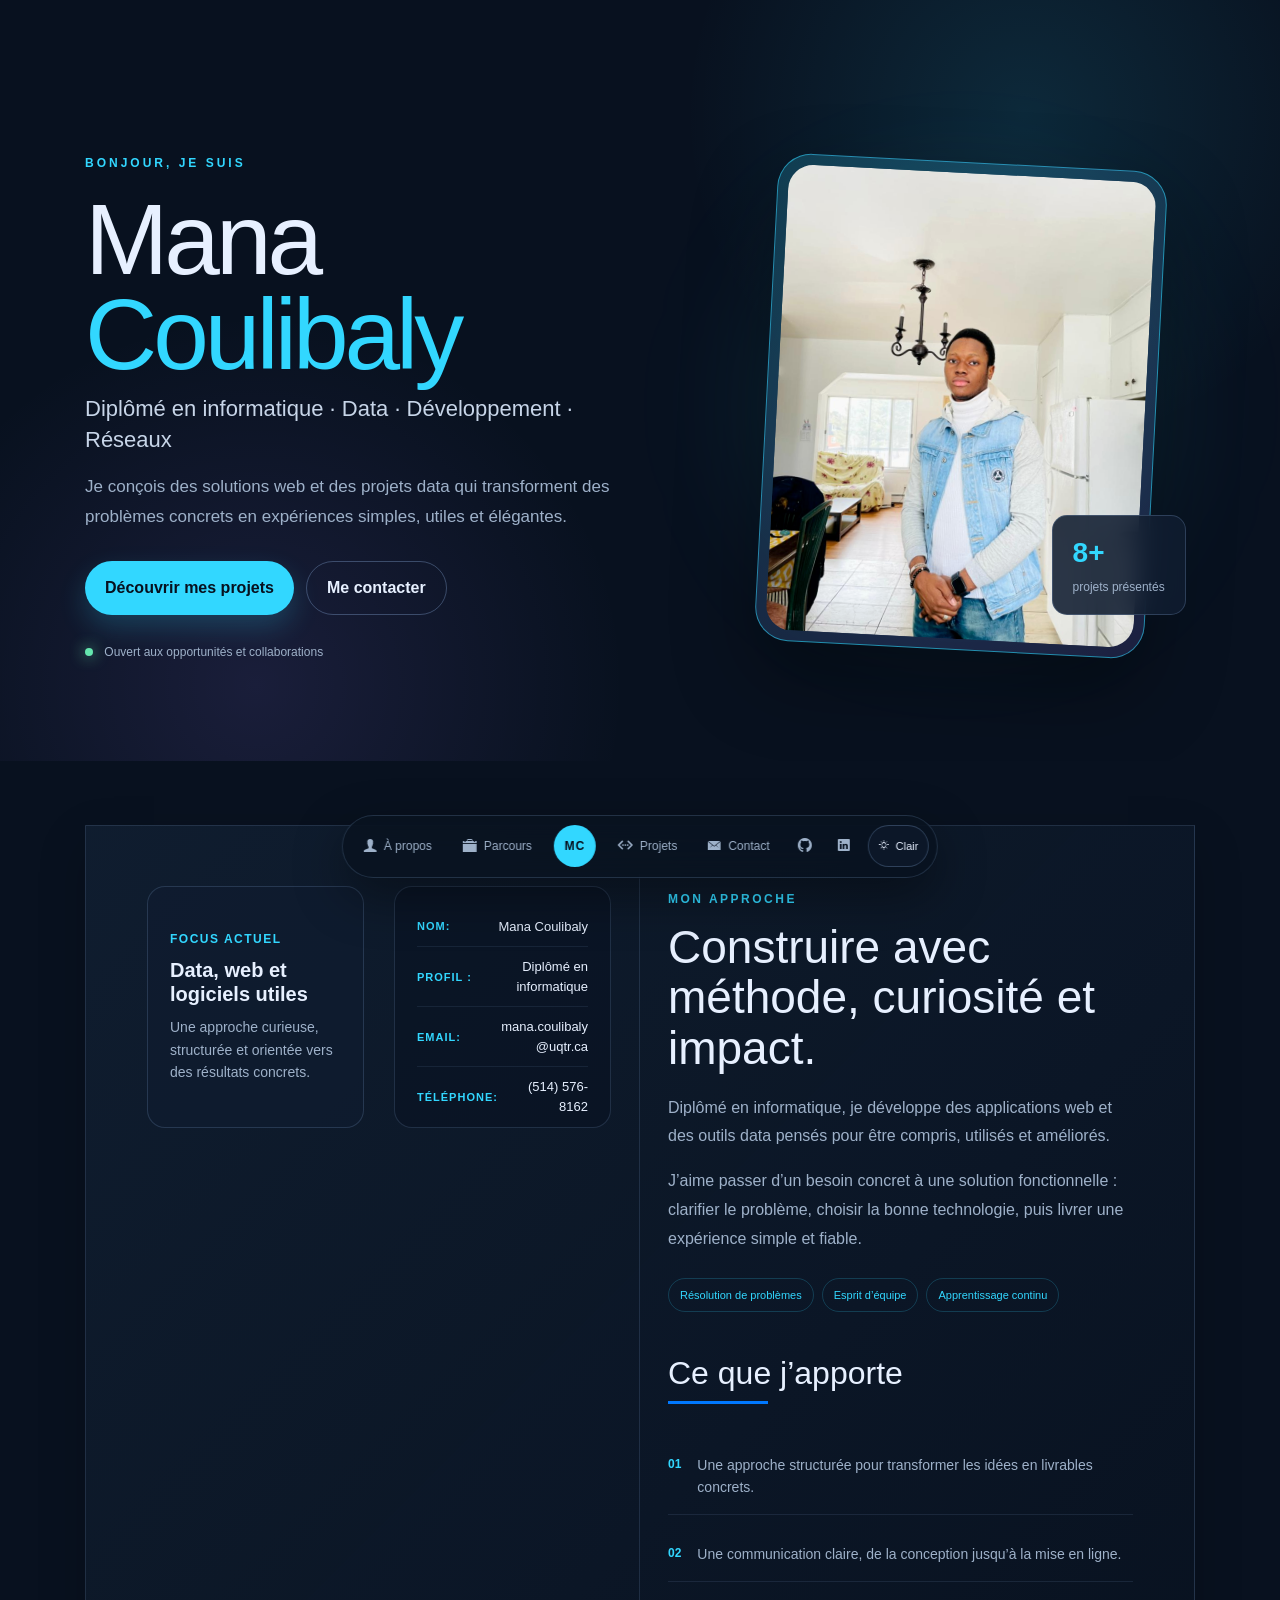
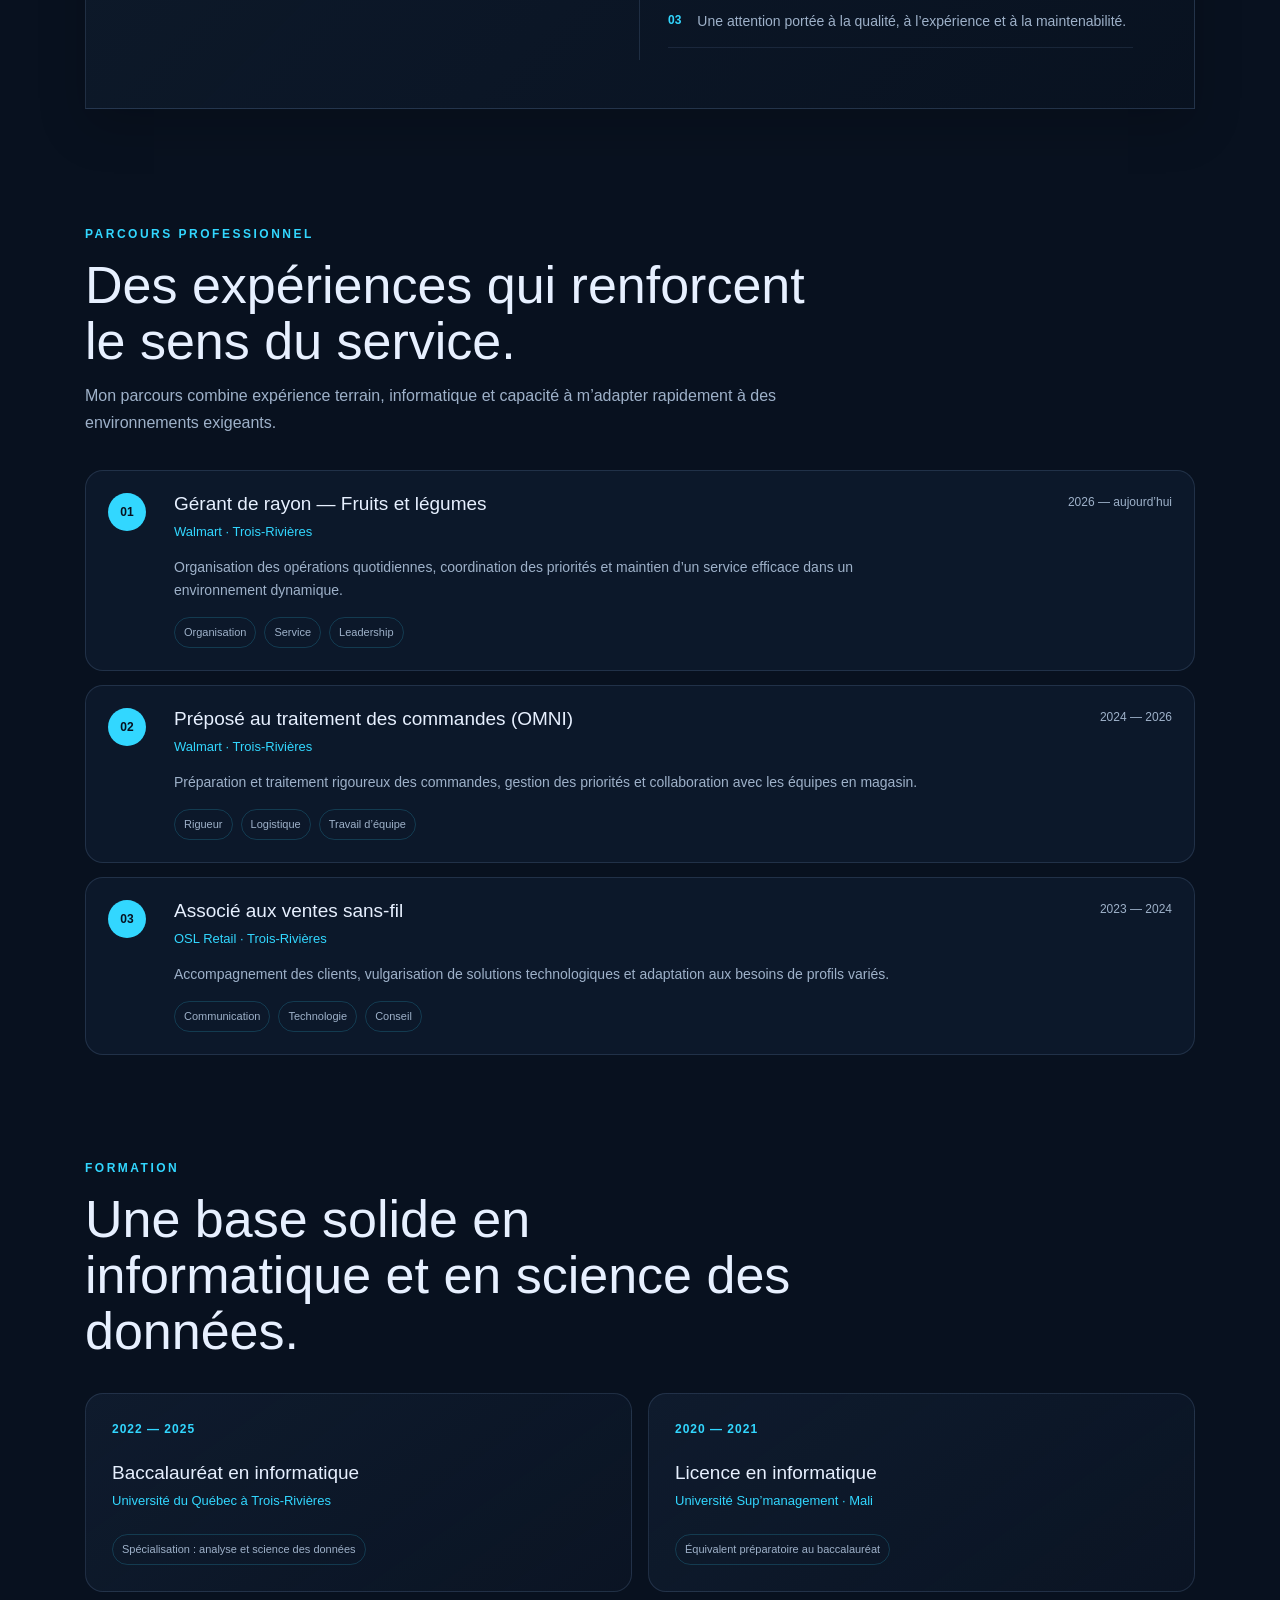
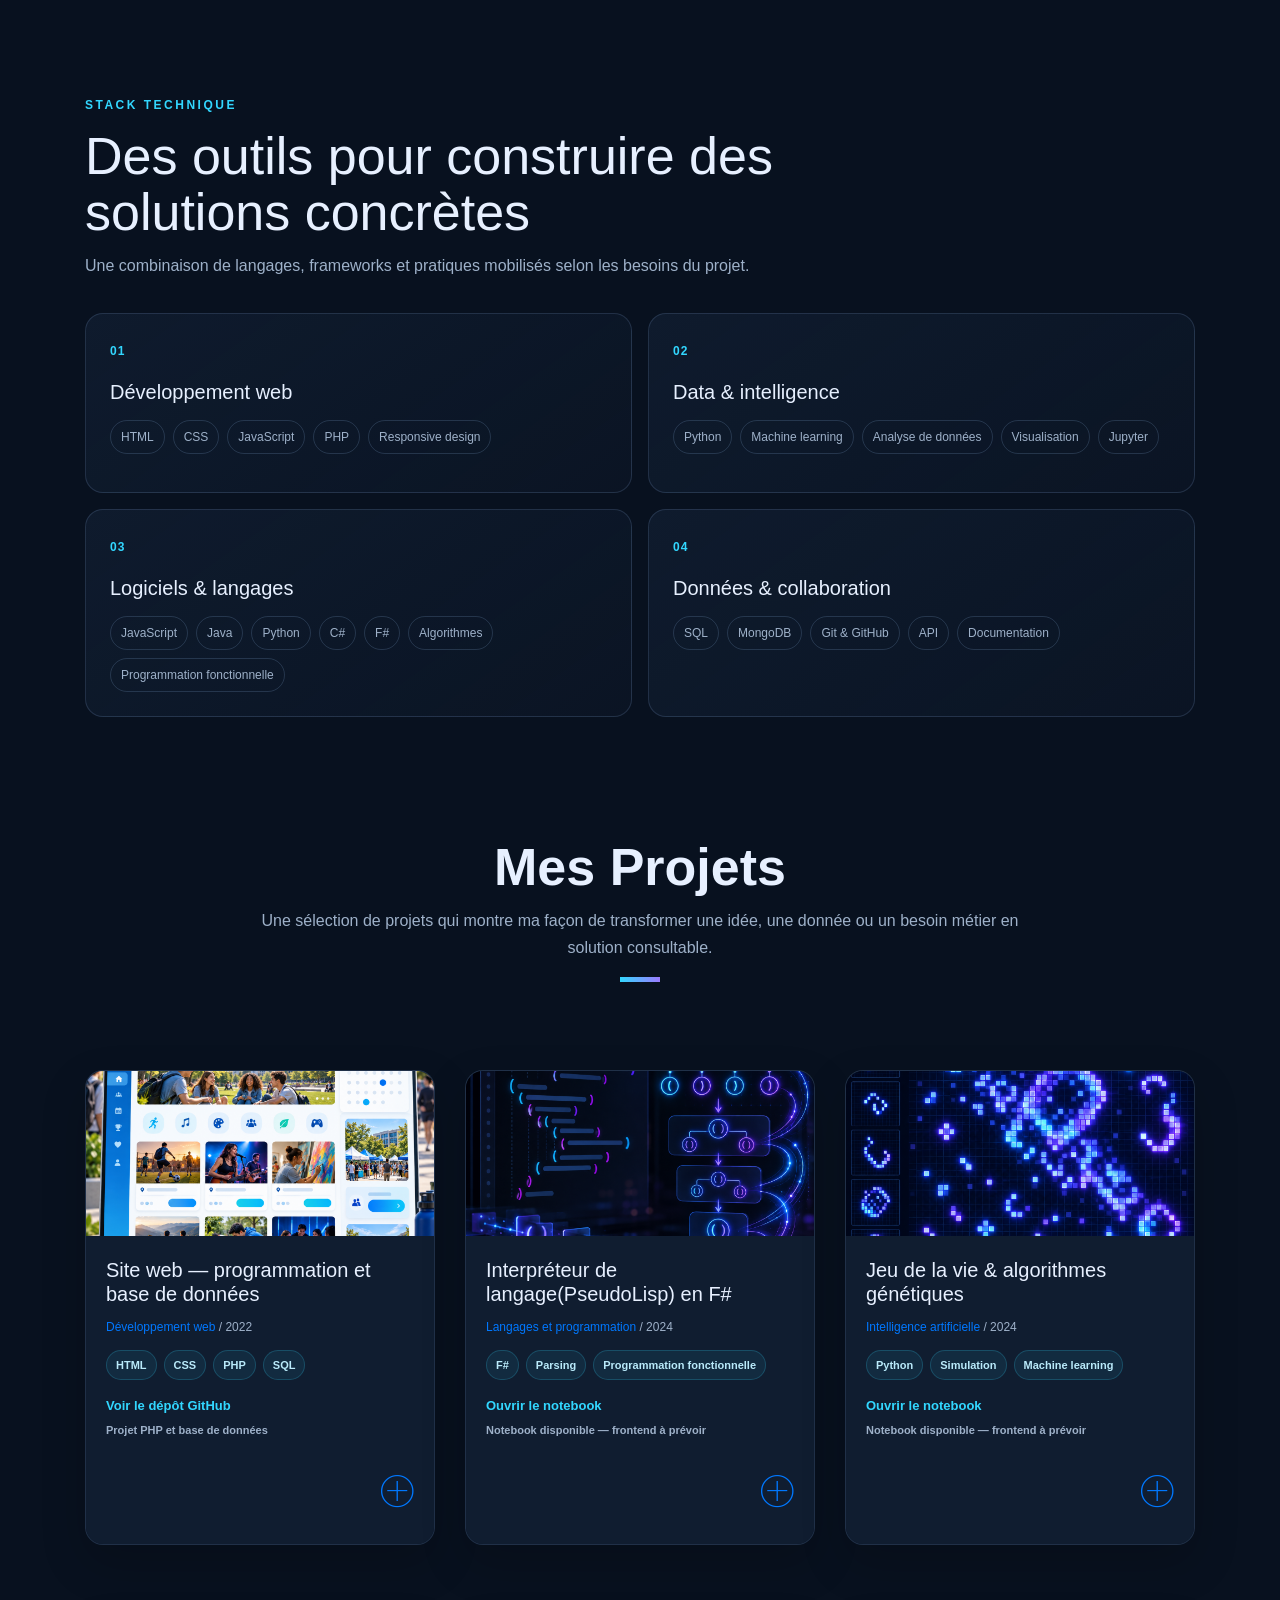
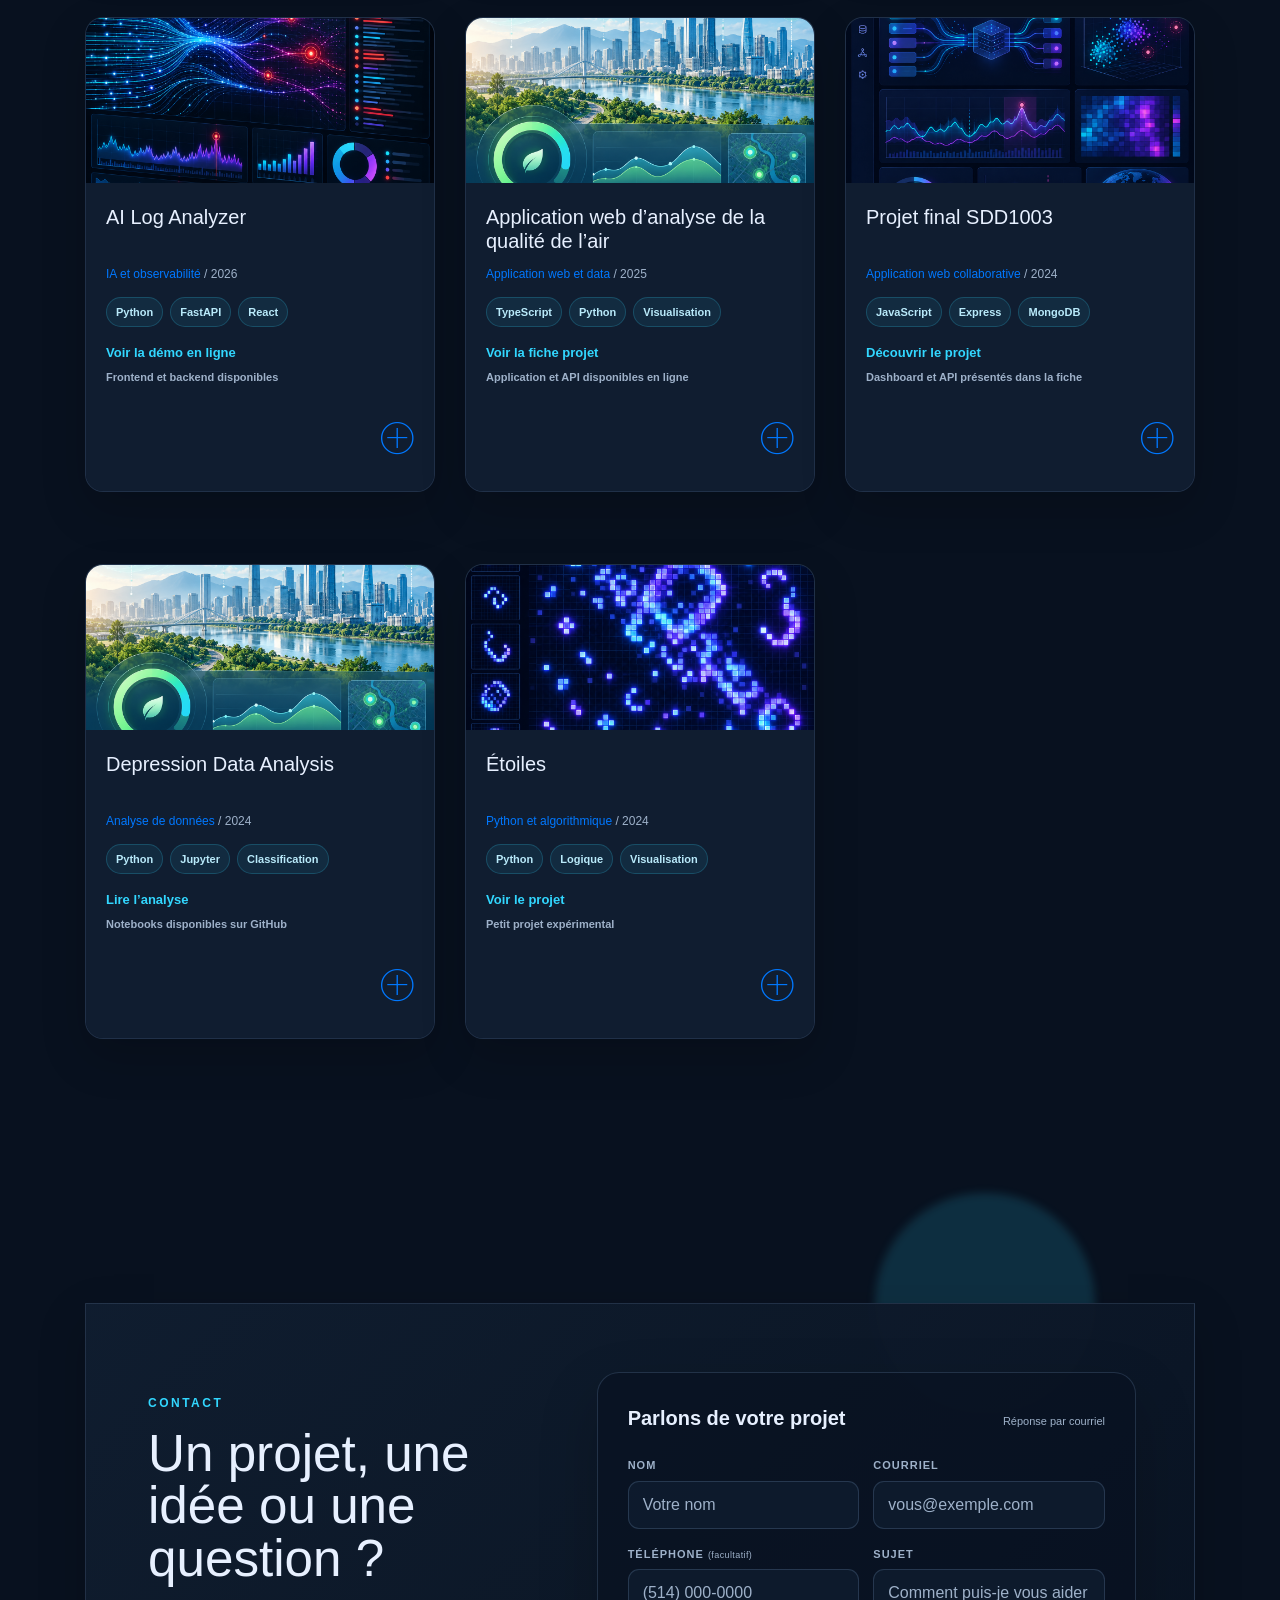
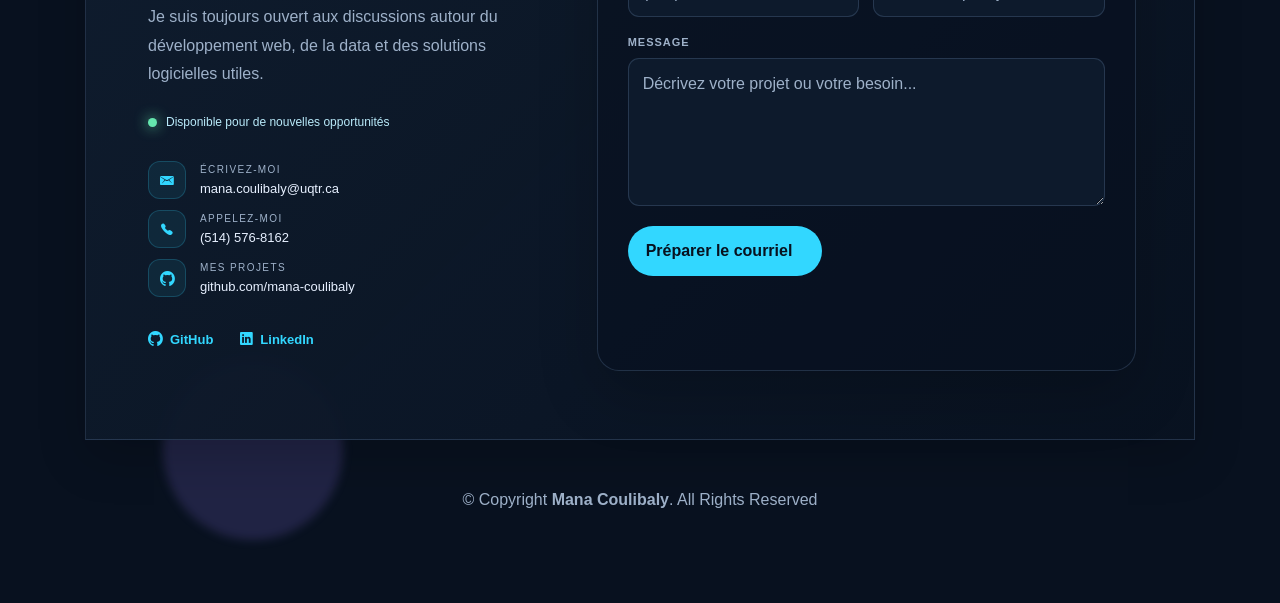
==== commit 7137409e: "Update portfolio project catalog" ====
--- a/index.html
+++ b/index.html
@@ -151,7 +151,7 @@
       <div class="row">
         <div class="col-md-4">
           <div class="work-box">
-            <a href="projects/projet-web.html">
+            <a href="https://github.com/mana-coulibaly/TP3-Base-de-Donn-e---HTML-PHP" target="_blank" rel="noopener noreferrer">
               <div class="work-img">
                 <img src="img/project-web.png" alt="Aperçu du site web du projet de programmation web" class="img-fluid">
               </div>
@@ -163,8 +163,8 @@
                       <span class="w-ctegory">Développement web</span> / <span class="w-date">2022</span>
                     </div>
                     <div class="project-tags" aria-label="Technologies utilisées"><span>HTML</span><span>CSS</span><span>PHP</span><span>SQL</span></div>
-                    <p class="project-link-label">Voir la démonstration <span aria-hidden="true"></span></p>
-                    <p class="project-status status-live">Démo en ligne disponible</p>
+                    <p class="project-link-label">Voir le dépôt GitHub <span aria-hidden="true"></span></p>
+                    <p class="project-status status-live">Projet PHP et base de données</p>
                   </div>
                   <div class="col-sm-4">
                     <div class="w-like">
@@ -178,7 +178,7 @@
         </div>
         <div class="col-md-4">
           <div class="work-box">
-              <a href="projects/interpreteur-fsharp.html">
+              <a href="https://github.com/mana-coulibaly/Interpreteur-PseudoLisp/blob/main/Version_finale.ipynb" target="_blank" rel="noopener noreferrer">
                 <div class="work-img">
                   <img src="img/project-interpreter.png" alt="Aperçu de l’interpréteur PseudoLisp en F#" class="img-fluid">
                 </div>
@@ -205,14 +205,14 @@
         </div>
         <div class="col-md-4">
           <div class="work-box">
-              <a href="projects/jeu-de-la-vie.html">
+              <a href="https://github.com/mana-coulibaly/Jeu-de-la-vie/blob/main/Travail%201%20-%20Neural_game_of_life_trou%C3%A9.ipynb" target="_blank" rel="noopener noreferrer">
                 <div class="work-img">
-                  <img src="img/project-game-of-life.png" alt="Aperçu du projet Jeu de la vie et apprentissage automatique" class="img-fluid">
+                  <img src="img/project-game-of-life.png" alt="Aperçu du projet Jeu de la vie et algorithmes génétiques" class="img-fluid">
                 </div>
                 <div class="work-content">
                   <div class="row">
                     <div class="col-sm-8">
-                      <h2 class="w-title">Jeu de la vie - Apprentissage automatique</h2>
+                      <h2 class="w-title">Jeu de la vie &amp; algorithmes génétiques</h2>
                       <div class="w-more">
                         <span class="w-ctegory">Intelligence artificielle</span> / <span class="w-date">2024</span>
                       </div>
@@ -232,33 +232,6 @@
         </div>
         <div class="col-md-4">
           <div class="work-box">
-              <a href="projects/algorithmes-genetiques.html">
-                <div class="work-img">
-                  <img src="img/project-genetic.png" alt="Aperçu du projet d’algorithmes génétiques" class="img-fluid">
-                </div>
-                <div class="work-content">
-                  <div class="row">
-                    <div class="col-sm-8">
-                      <h2 class="w-title">Algo génétiques</h2>
-                      <div class="w-more">
-                        <span class="w-ctegory">Optimisation</span> / <span class="w-date">2024</span>
-                      </div>
-                      <div class="project-tags" aria-label="Technologies utilisées"><span>Python</span><span>Algorithmes</span><span>Optimisation</span></div>
-                      <p class="project-link-label">Ouvrir le notebook <span aria-hidden="true"></span></p>
-                      <p class="project-status status-planned">Notebook disponible — frontend à prévoir</p>
-                    </div>
-                    <div class="col-sm-4">
-                      <div class="w-like">
-                        <span class="ion-ios-plus-outline"></span>
-                      </div>
-                    </div>
-                  </div>
-                </div>
-            </a>
-          </div>
-        </div>
-        <div class="col-md-4">
-          <div class="work-box">
             <a href="projects/ai-log-analyzer.html">
               <div class="work-img"><img src="img/project-ai-log.png" alt="Aperçu du tableau de bord AI Log Analyzer" class="img-fluid"></div>
               <div class="work-content"><div class="row"><div class="col-sm-8">
@@ -287,14 +260,42 @@
         </div>
         <div class="col-md-4">
           <div class="work-box">
-            <a href="projects/site-mosquee.html">
-              <div class="work-img"><img src="img/project-mosque.png" alt="Aperçu du site institutionnel de la mosquée" class="img-fluid"></div>
-              <div class="work-content"><div class="row"><div class="col-sm-8">
-                <h2 class="w-title">Site institutionnel de la mosquée</h2>
-                <div class="w-more"><span class="w-ctegory">Site web</span> / <span class="w-date">2026</span></div>
-                <div class="project-tags" aria-label="Technologies utilisées"><span>HTML</span><span>CSS</span><span>Responsive</span></div>
-                <p class="project-link-label">Explorer la simulation <span aria-hidden="true"></span></p>
-                <p class="project-status status-planned">Frontend disponible — nettoyage à finaliser</p>
+            <a href="projects/projet-final-sdd1003.html">
+              <div class="work-img"><img src="img/project-sdd1003.png" alt="Aperçu du dashboard du projet final SDD1003" class="img-fluid"></div>
+              <div class="work-content"><div class="row"><div class="col-sm-8">
+                <h2 class="w-title">Projet final SDD1003</h2>
+                <div class="w-more"><span class="w-ctegory">Application web collaborative</span> / <span class="w-date">2024</span></div>
+                <div class="project-tags" aria-label="Technologies utilisées"><span>JavaScript</span><span>Express</span><span>MongoDB</span></div>
+                <p class="project-link-label">Découvrir le projet <span aria-hidden="true"></span></p>
+                <p class="project-status status-planned">Dashboard et API présentés dans la fiche</p>
+              </div><div class="col-sm-4"><div class="w-like"><span class="ion-ios-plus-outline"></span></div></div></div></div>
+            </a>
+          </div>
+        </div>
+        <div class="col-md-4">
+          <div class="work-box">
+            <a href="projects/depression-data-analysis.html">
+              <div class="work-img"><img src="img/project-air-quality.png" alt="Illustration d’une analyse de données médicales" class="img-fluid"></div>
+              <div class="work-content"><div class="row"><div class="col-sm-8">
+                <h2 class="w-title">Depression Data Analysis</h2>
+                <div class="w-more"><span class="w-ctegory">Analyse de données</span> / <span class="w-date">2024</span></div>
+                <div class="project-tags" aria-label="Technologies utilisées"><span>Python</span><span>Jupyter</span><span>Classification</span></div>
+                <p class="project-link-label">Lire l’analyse <span aria-hidden="true"></span></p>
+                <p class="project-status status-planned">Notebooks disponibles sur GitHub</p>
+              </div><div class="col-sm-4"><div class="w-like"><span class="ion-ios-plus-outline"></span></div></div></div></div>
+            </a>
+          </div>
+        </div>
+        <div class="col-md-4">
+          <div class="work-box">
+            <a href="projects/etoiles.html">
+              <div class="work-img"><img src="img/project-game-of-life.png" alt="Illustration du projet Python Étoiles" class="img-fluid"></div>
+              <div class="work-content"><div class="row"><div class="col-sm-8">
+                <h2 class="w-title">Étoiles</h2>
+                <div class="w-more"><span class="w-ctegory">Python et algorithmique</span> / <span class="w-date">2024</span></div>
+                <div class="project-tags" aria-label="Technologies utilisées"><span>Python</span><span>Logique</span><span>Visualisation</span></div>
+                <p class="project-link-label">Voir le projet <span aria-hidden="true"></span></p>
+                <p class="project-status status-planned">Petit projet expérimental</p>
               </div><div class="col-sm-4"><div class="w-like"><span class="ion-ios-plus-outline"></span></div></div></div></div>
             </a>
           </div>
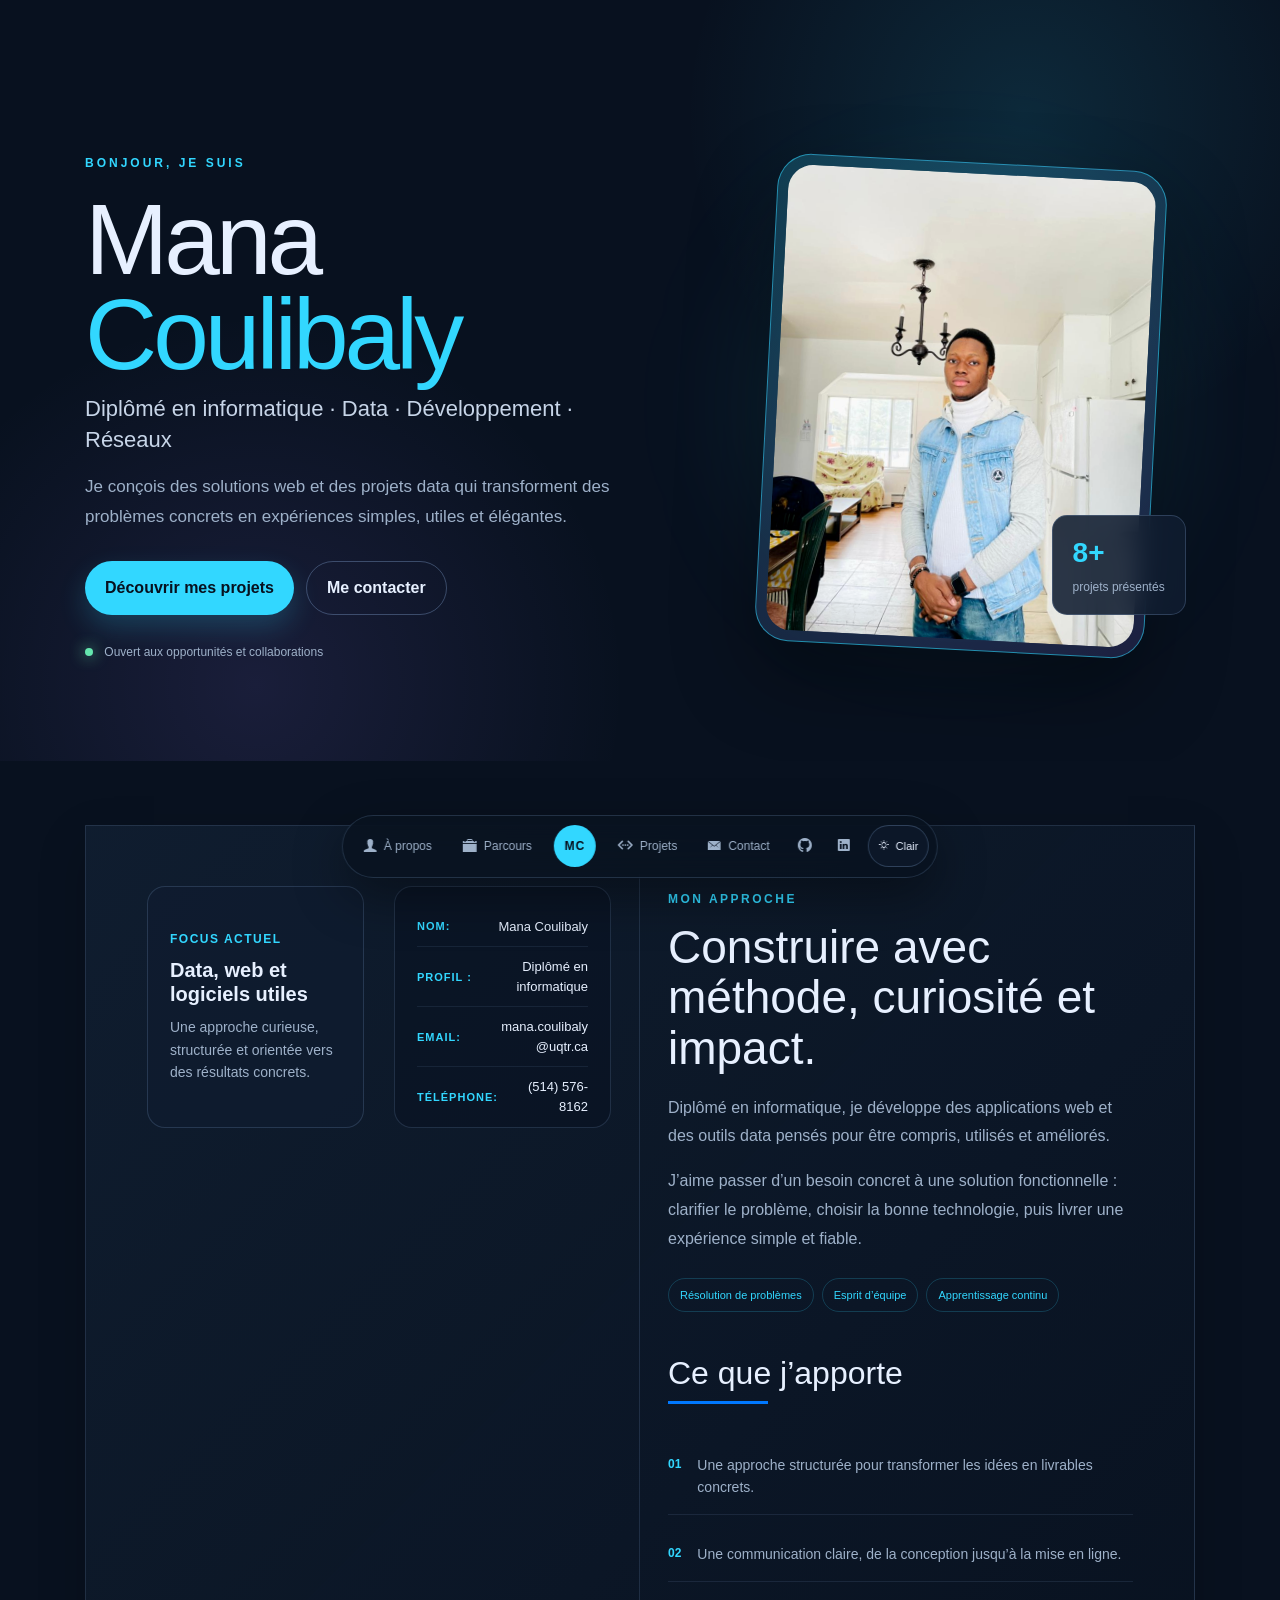
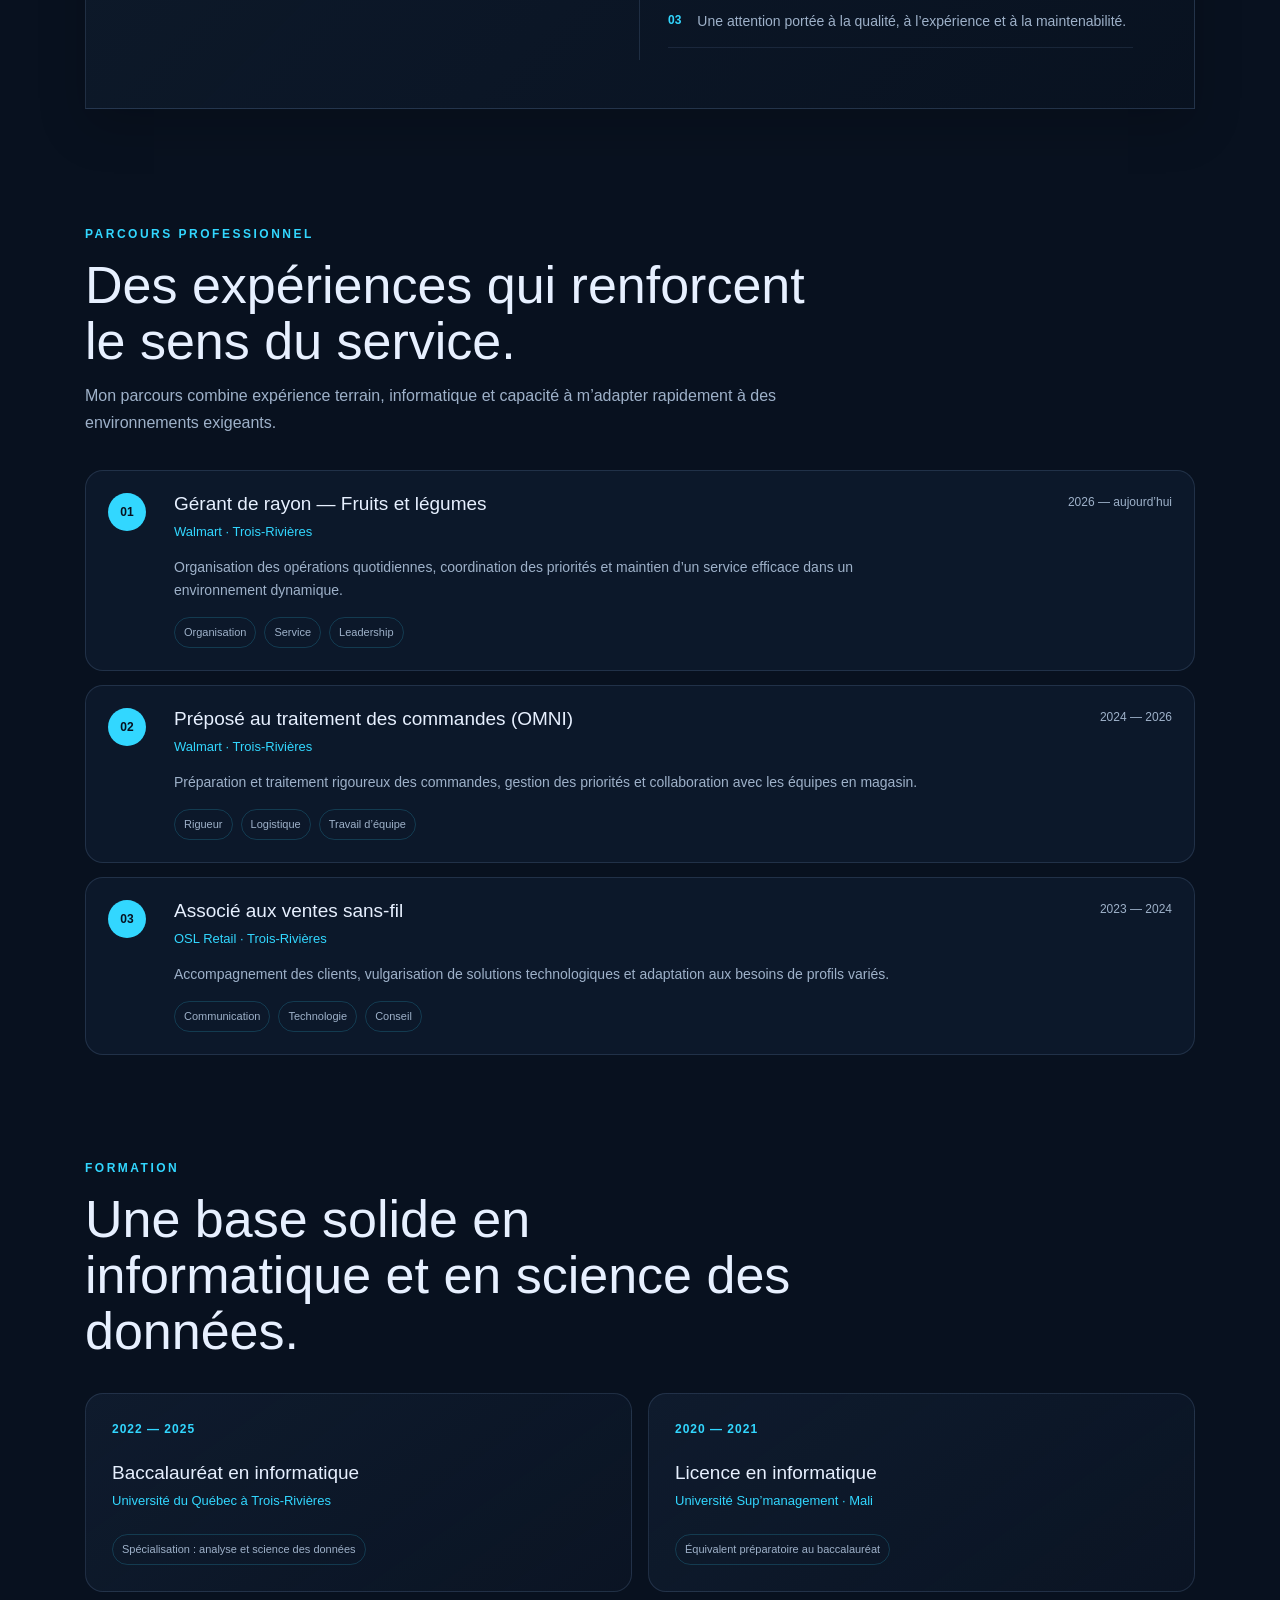
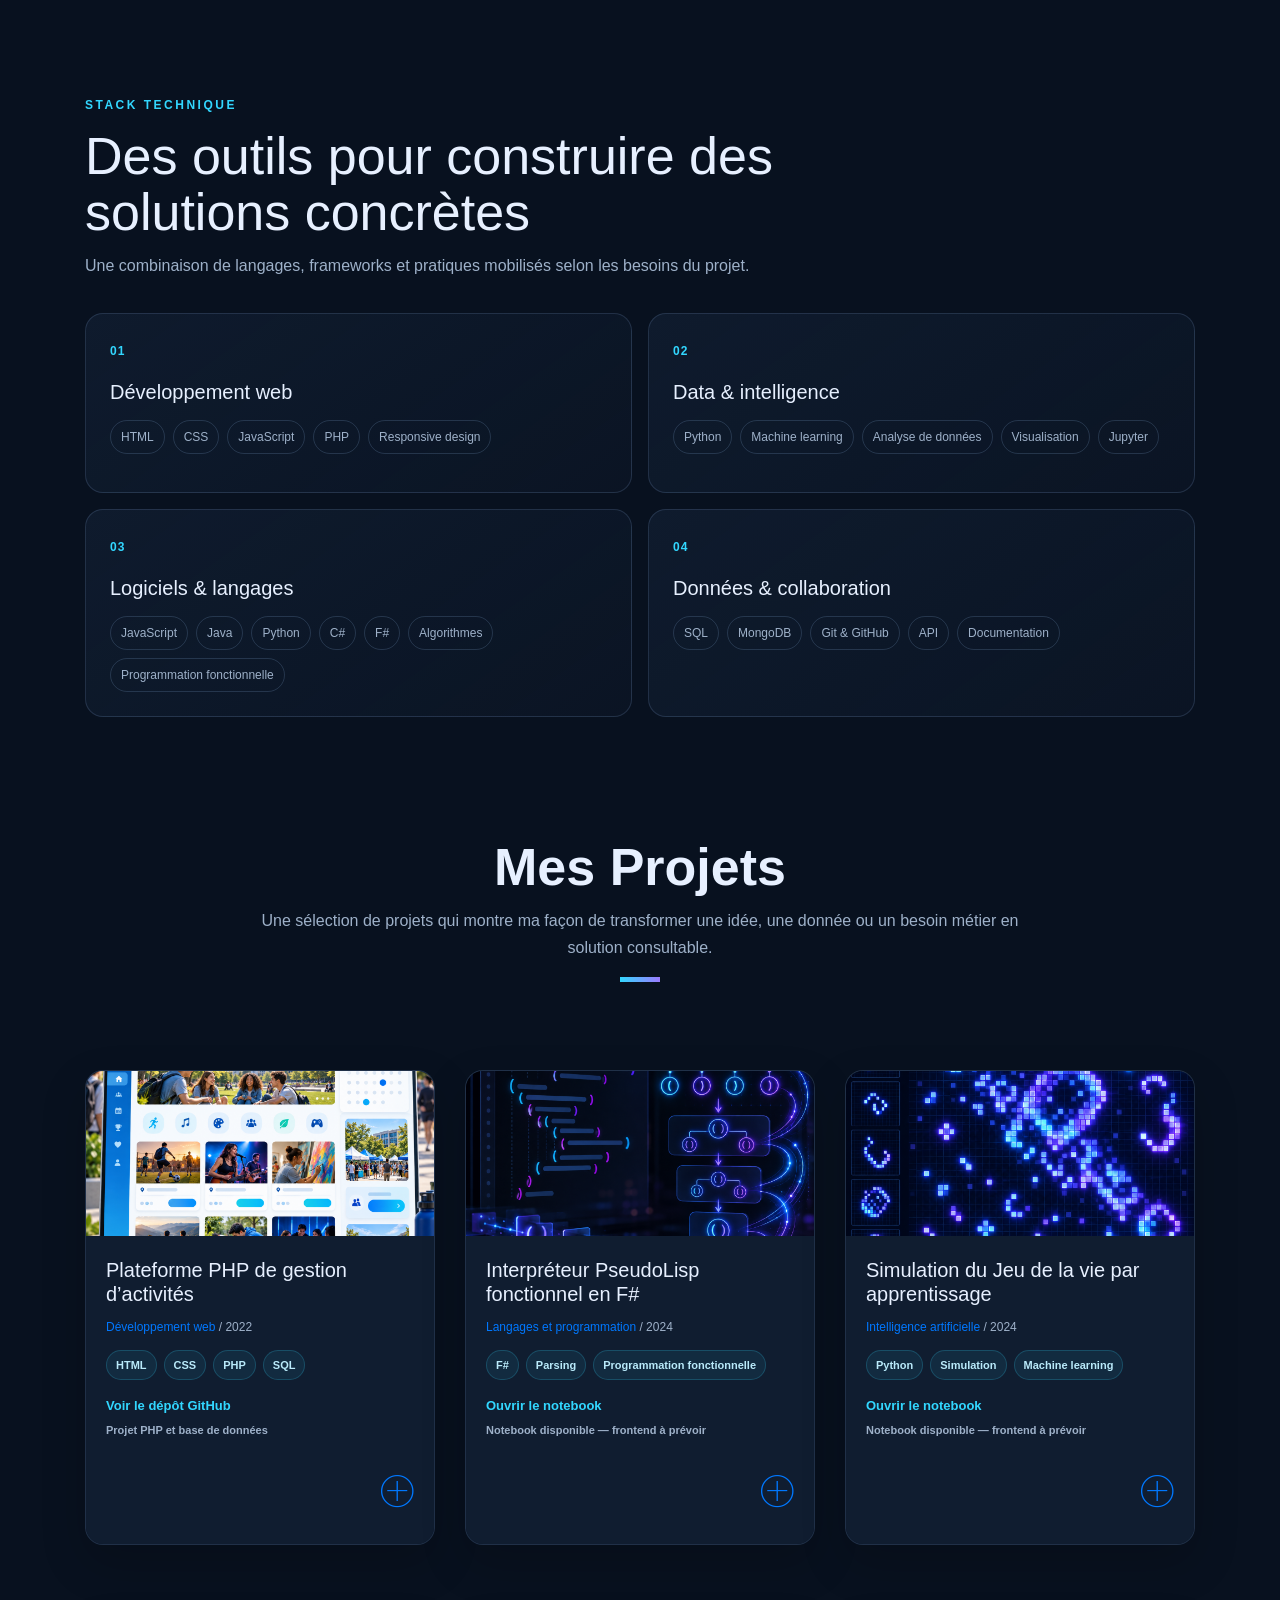
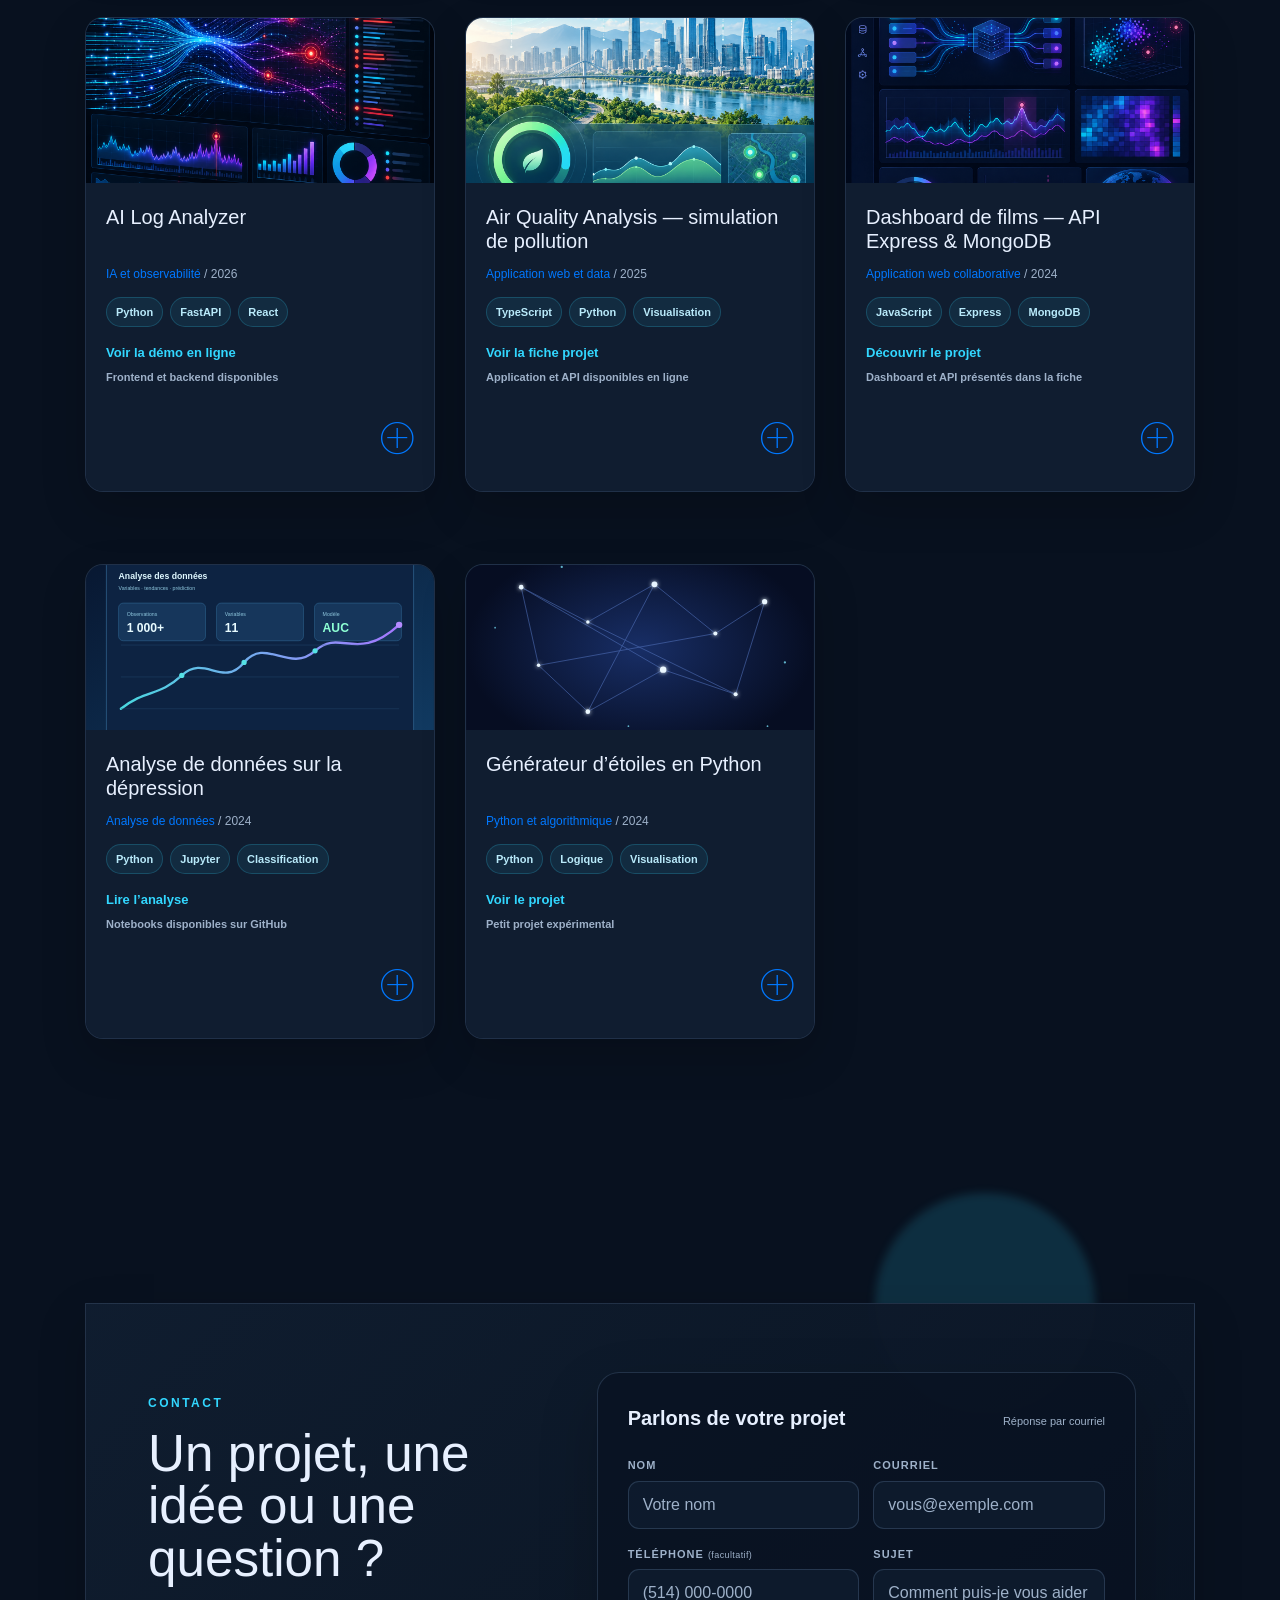
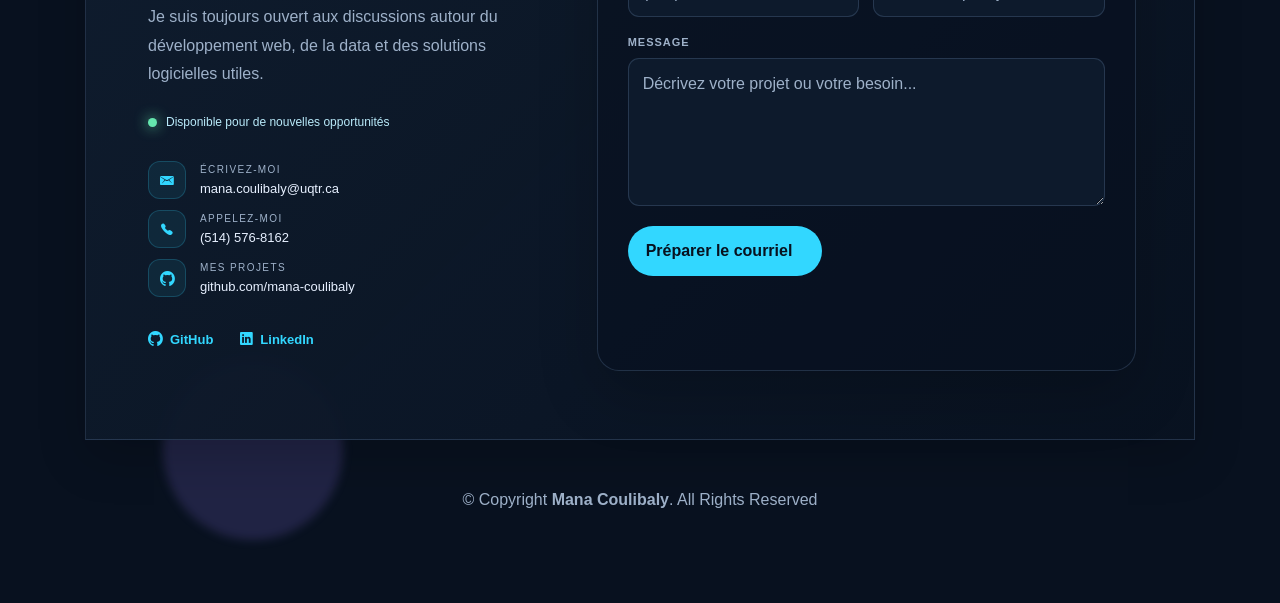
==== commit 6e2ce2c9: "Use unique project visuals and clearer titles" ====
--- a/index.html
+++ b/index.html
@@ -158,7 +158,7 @@
               <div class="work-content">
                 <div class="row">
                   <div class="col-sm-8">
-                    <h2 class="w-title">Site web — programmation et base de données</h2>
+                    <h2 class="w-title">Plateforme PHP de gestion d’activités</h2>
                     <div class="w-more">
                       <span class="w-ctegory">Développement web</span> / <span class="w-date">2022</span>
                     </div>
@@ -185,7 +185,7 @@
                 <div class="work-content">
                   <div class="row">
                     <div class="col-sm-8">
-                      <h2 class="w-title">Interpréteur de langage(PseudoLisp) en F#</h2>
+                      <h2 class="w-title">Interpréteur PseudoLisp fonctionnel en F#</h2>
                       <div class="w-more">
                         <span class="w-ctegory">Langages et programmation</span> / <span class="w-date">2024</span>
                       </div>
@@ -212,7 +212,7 @@
                 <div class="work-content">
                   <div class="row">
                     <div class="col-sm-8">
-                      <h2 class="w-title">Jeu de la vie &amp; algorithmes génétiques</h2>
+                      <h2 class="w-title">Simulation du Jeu de la vie par apprentissage</h2>
                       <div class="w-more">
                         <span class="w-ctegory">Intelligence artificielle</span> / <span class="w-date">2024</span>
                       </div>
@@ -249,7 +249,7 @@
             <a href="projects/airquality.html">
               <div class="work-img"><img src="img/project-air-quality.png" alt="Aperçu du tableau de bord qualité de l’air" class="img-fluid"></div>
               <div class="work-content"><div class="row"><div class="col-sm-8">
-                <h2 class="w-title">Application web d’analyse de la qualité de l’air</h2>
+                <h2 class="w-title">Air Quality Analysis — simulation de pollution</h2>
                 <div class="w-more"><span class="w-ctegory">Application web et data</span> / <span class="w-date">2025</span></div>
                 <div class="project-tags" aria-label="Technologies utilisées"><span>TypeScript</span><span>Python</span><span>Visualisation</span></div>
                 <p class="project-link-label">Voir la fiche projet <span aria-hidden="true"></span></p>
@@ -263,7 +263,7 @@
             <a href="projects/projet-final-sdd1003.html">
               <div class="work-img"><img src="img/project-sdd1003.png" alt="Aperçu du dashboard du projet final SDD1003" class="img-fluid"></div>
               <div class="work-content"><div class="row"><div class="col-sm-8">
-                <h2 class="w-title">Projet final SDD1003</h2>
+                <h2 class="w-title">Dashboard de films — API Express &amp; MongoDB</h2>
                 <div class="w-more"><span class="w-ctegory">Application web collaborative</span> / <span class="w-date">2024</span></div>
                 <div class="project-tags" aria-label="Technologies utilisées"><span>JavaScript</span><span>Express</span><span>MongoDB</span></div>
                 <p class="project-link-label">Découvrir le projet <span aria-hidden="true"></span></p>
@@ -275,9 +275,9 @@
         <div class="col-md-4">
           <div class="work-box">
             <a href="projects/depression-data-analysis.html">
-              <div class="work-img"><img src="img/project-air-quality.png" alt="Illustration d’une analyse de données médicales" class="img-fluid"></div>
-              <div class="work-content"><div class="row"><div class="col-sm-8">
-                <h2 class="w-title">Depression Data Analysis</h2>
+              <div class="work-img"><img src="img/project-depression.svg" alt="Illustration d’une analyse de données médicales" class="img-fluid"></div>
+              <div class="work-content"><div class="row"><div class="col-sm-8">
+                <h2 class="w-title">Analyse de données sur la dépression</h2>
                 <div class="w-more"><span class="w-ctegory">Analyse de données</span> / <span class="w-date">2024</span></div>
                 <div class="project-tags" aria-label="Technologies utilisées"><span>Python</span><span>Jupyter</span><span>Classification</span></div>
                 <p class="project-link-label">Lire l’analyse <span aria-hidden="true"></span></p>
@@ -289,9 +289,9 @@
         <div class="col-md-4">
           <div class="work-box">
             <a href="projects/etoiles.html">
-              <div class="work-img"><img src="img/project-game-of-life.png" alt="Illustration du projet Python Étoiles" class="img-fluid"></div>
-              <div class="work-content"><div class="row"><div class="col-sm-8">
-                <h2 class="w-title">Étoiles</h2>
+              <div class="work-img"><img src="img/project-etoiles.svg" alt="Illustration de génération d’étoiles en Python" class="img-fluid"></div>
+              <div class="work-content"><div class="row"><div class="col-sm-8">
+                <h2 class="w-title">Générateur d’étoiles en Python</h2>
                 <div class="w-more"><span class="w-ctegory">Python et algorithmique</span> / <span class="w-date">2024</span></div>
                 <div class="project-tags" aria-label="Technologies utilisées"><span>Python</span><span>Logique</span><span>Visualisation</span></div>
                 <p class="project-link-label">Voir le projet <span aria-hidden="true"></span></p>
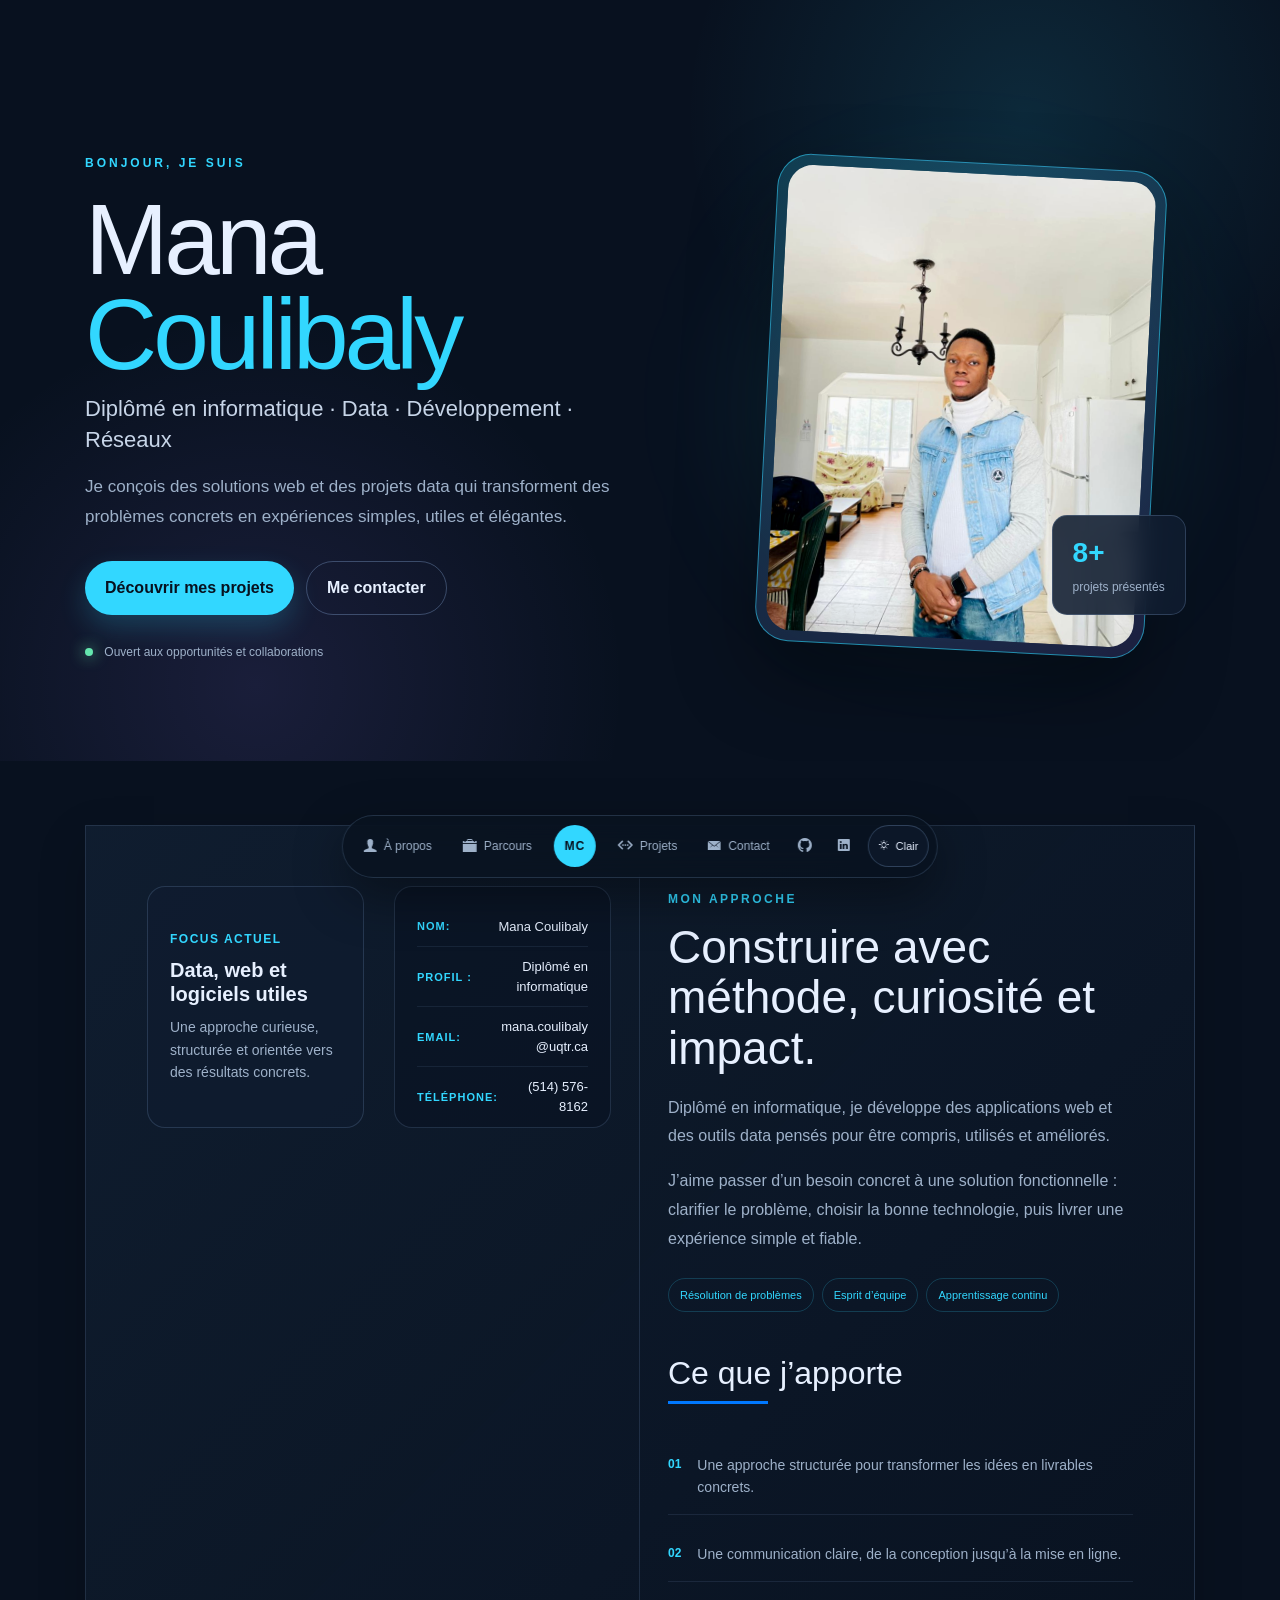
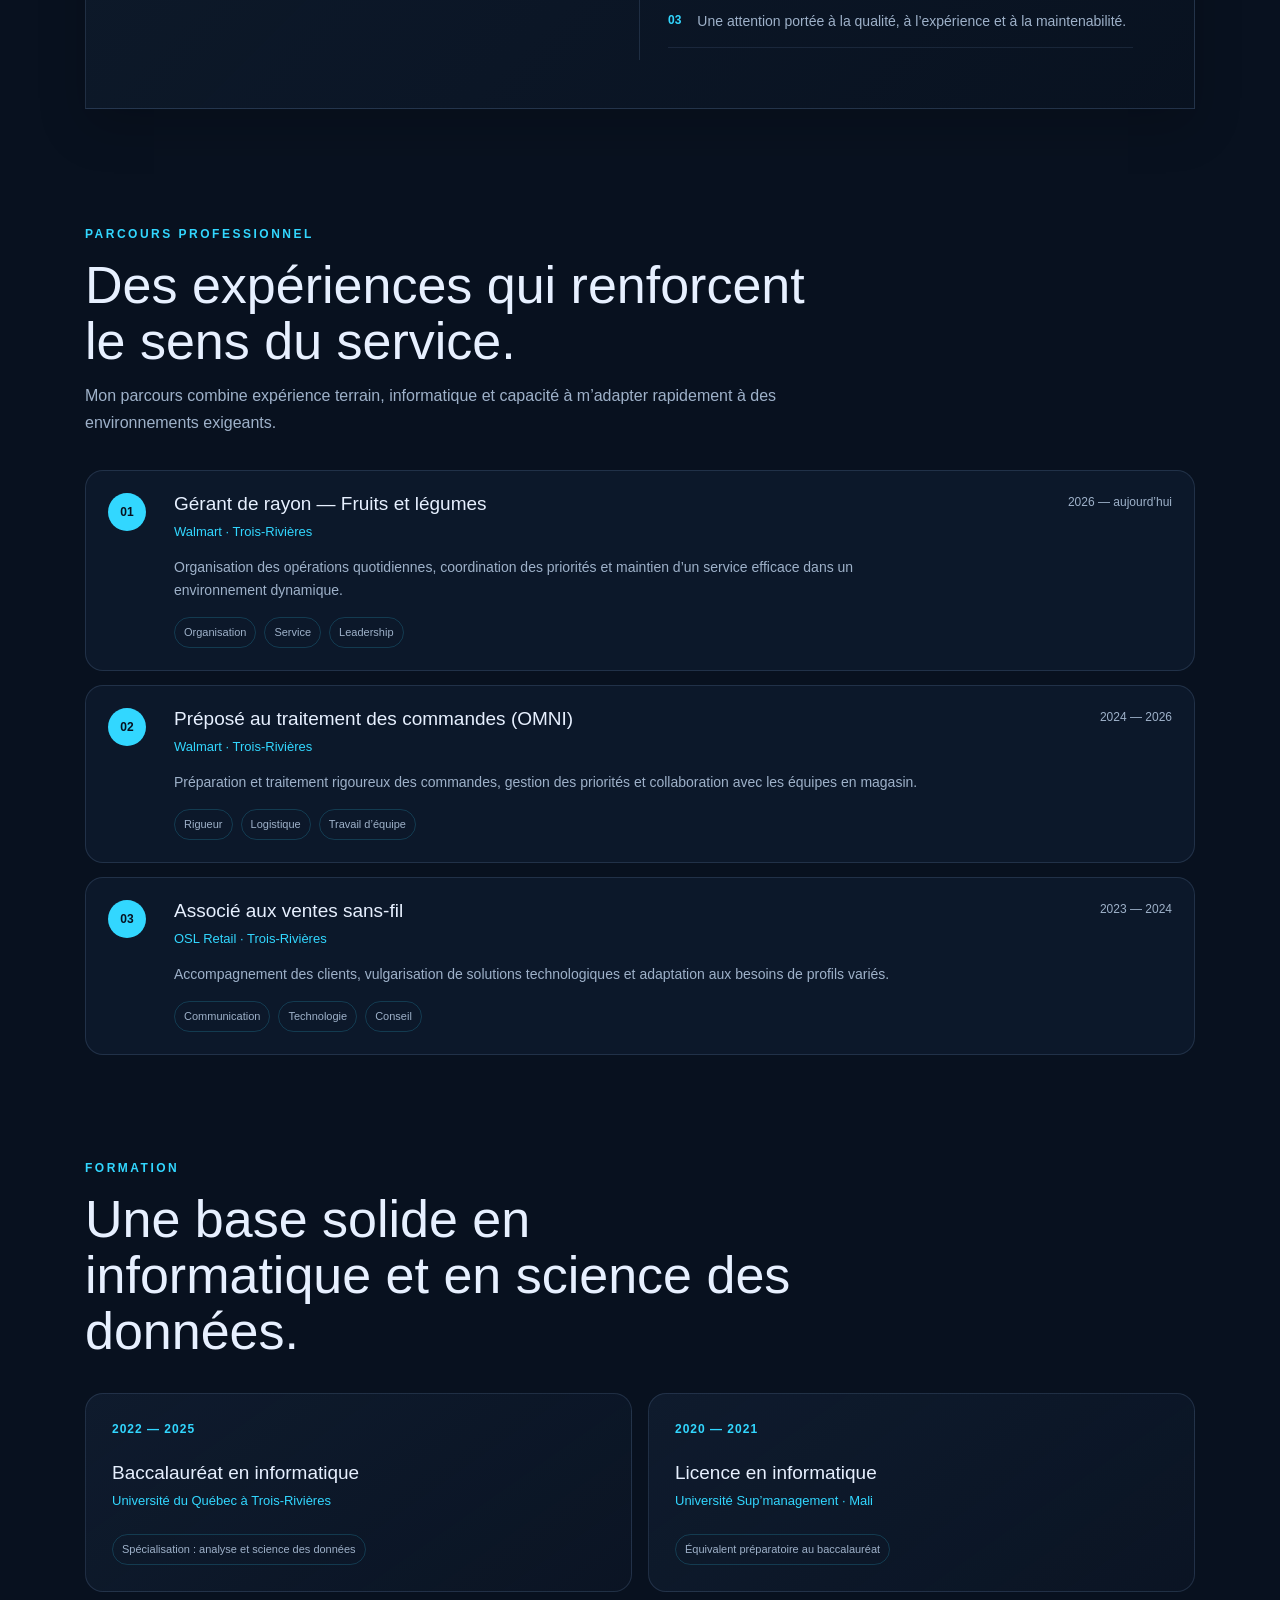
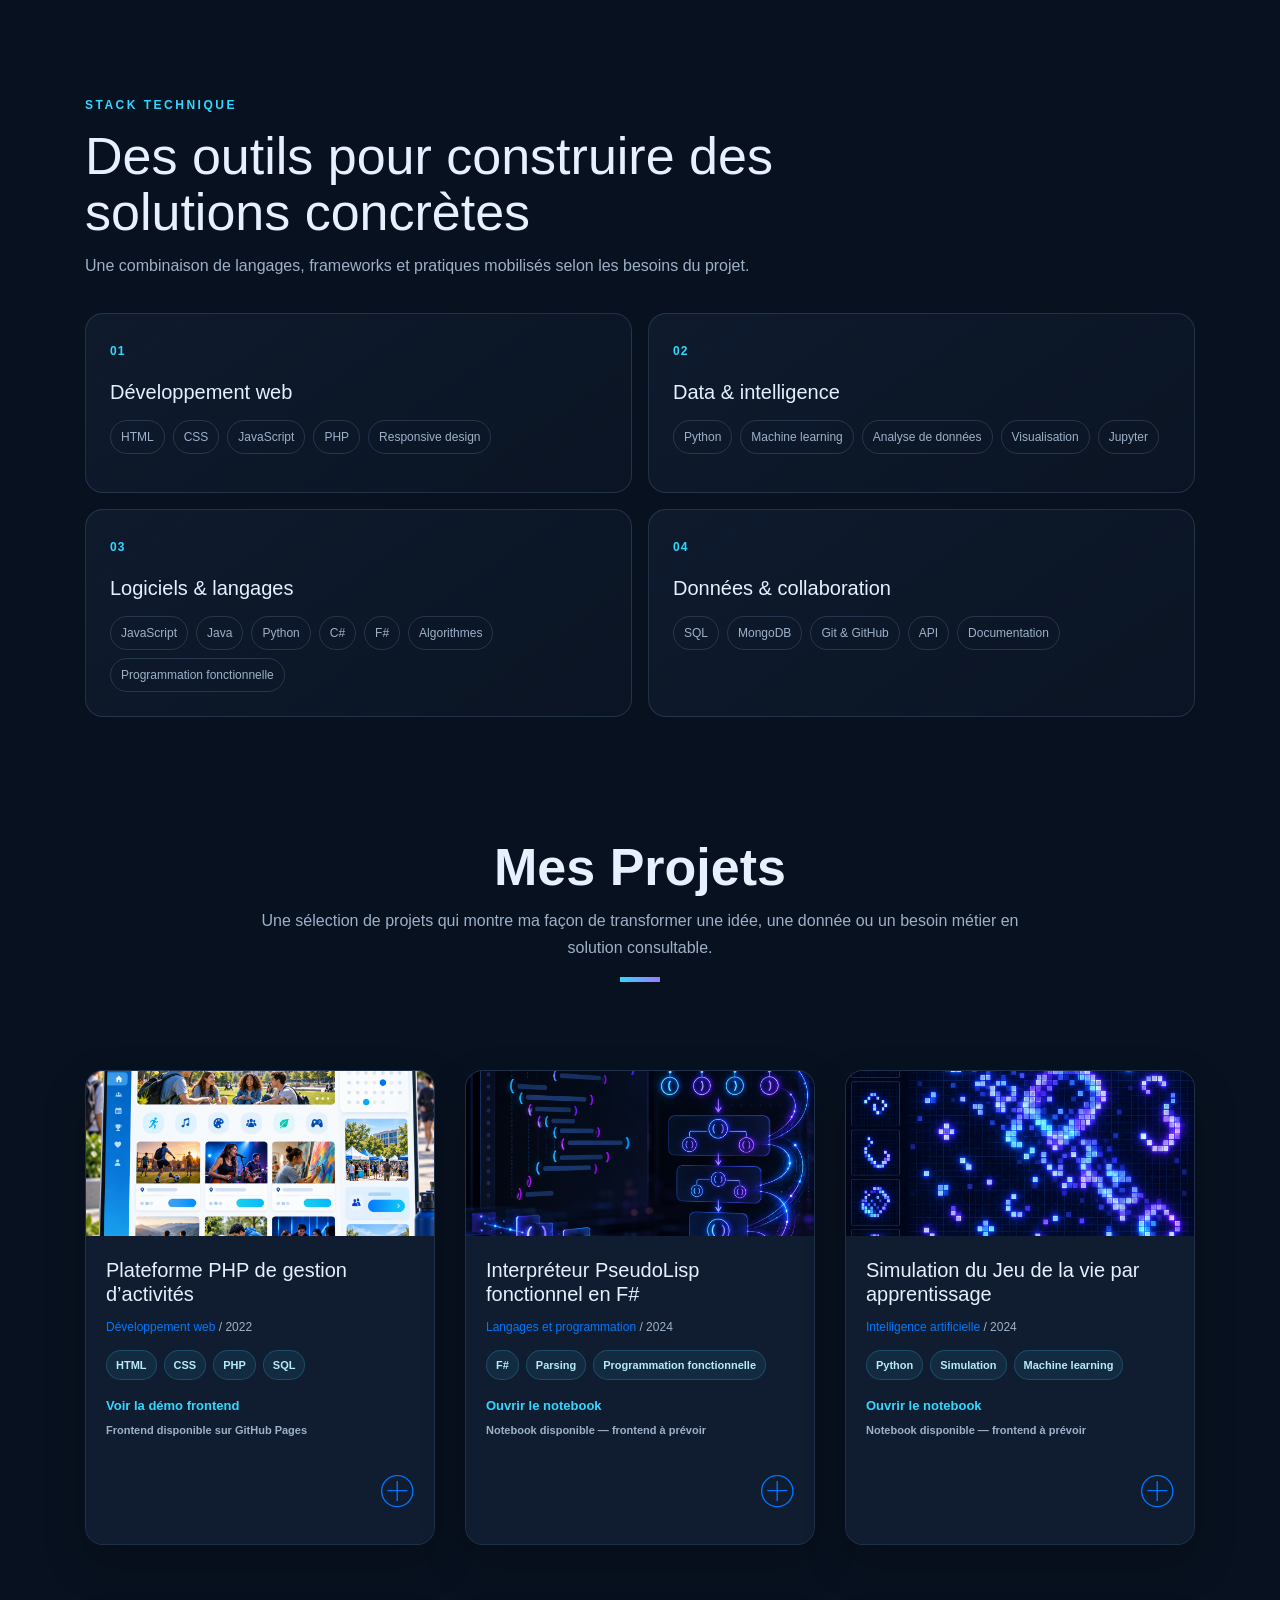
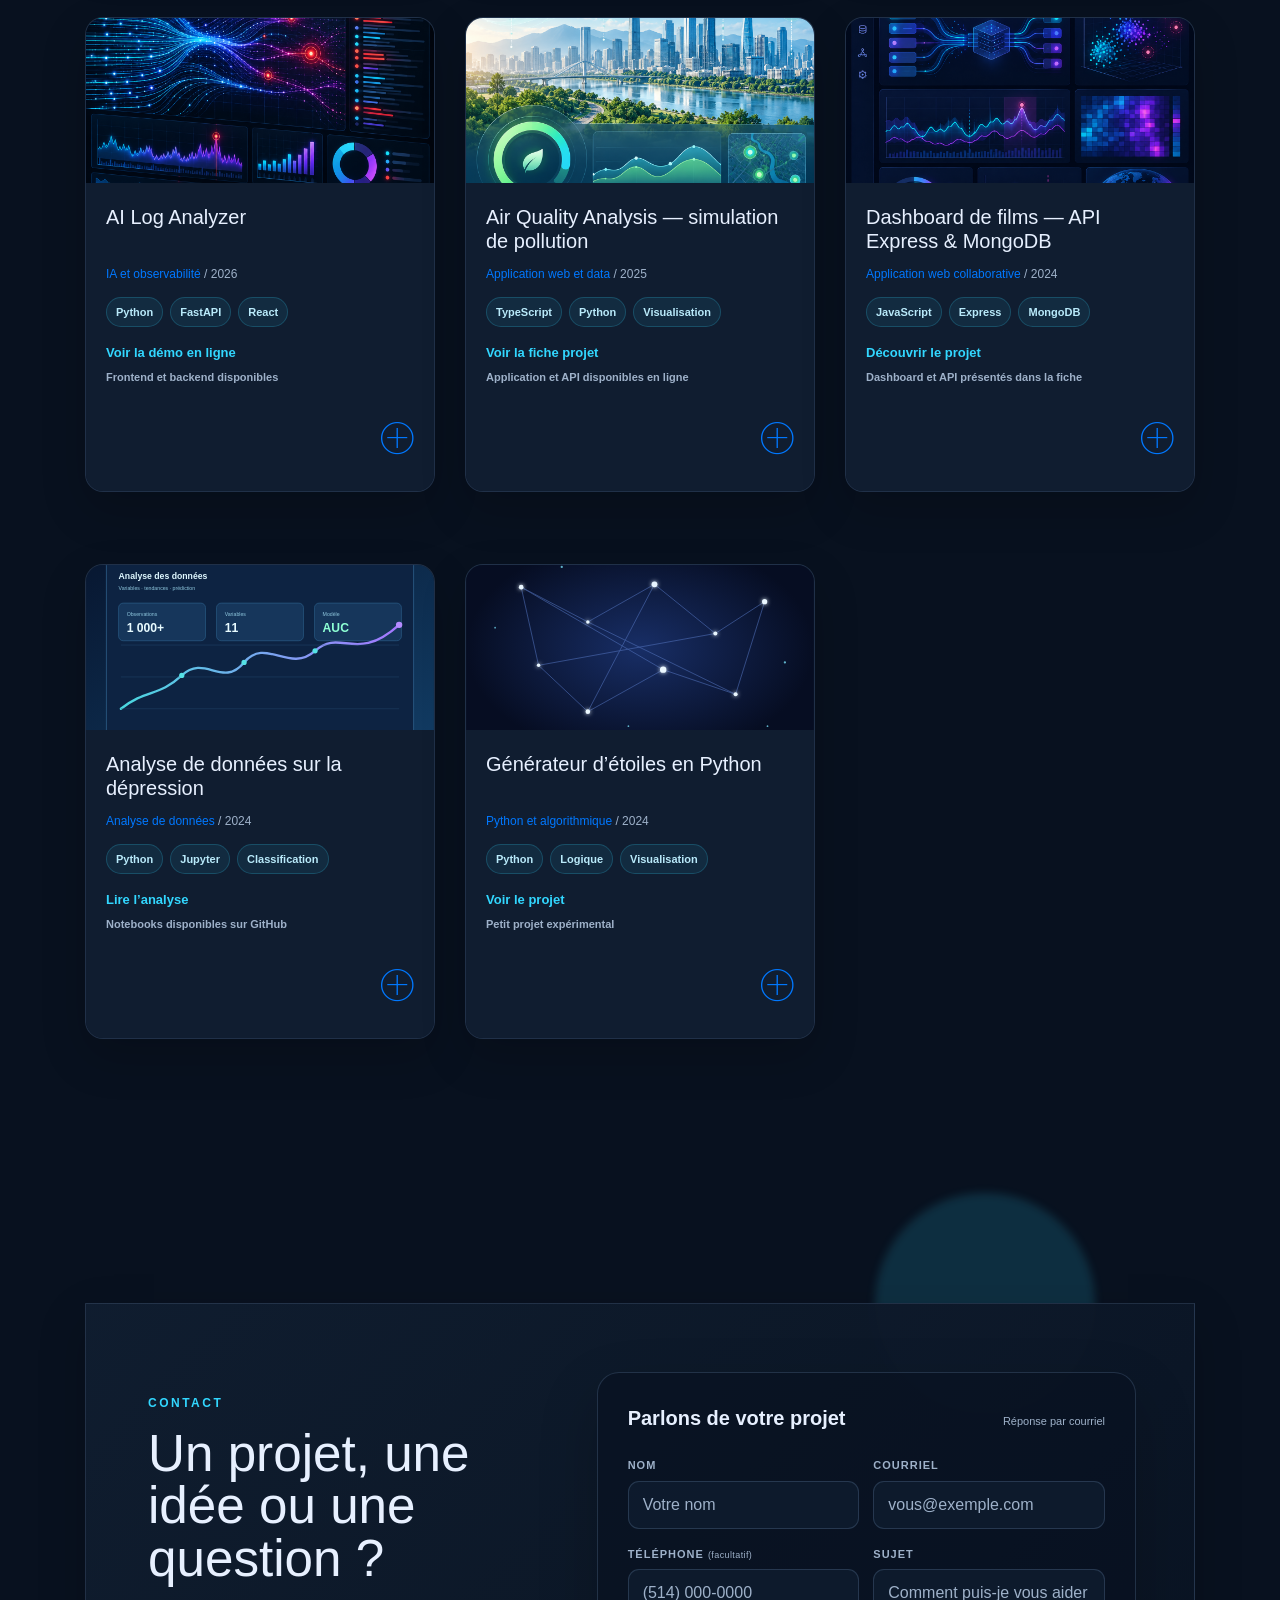
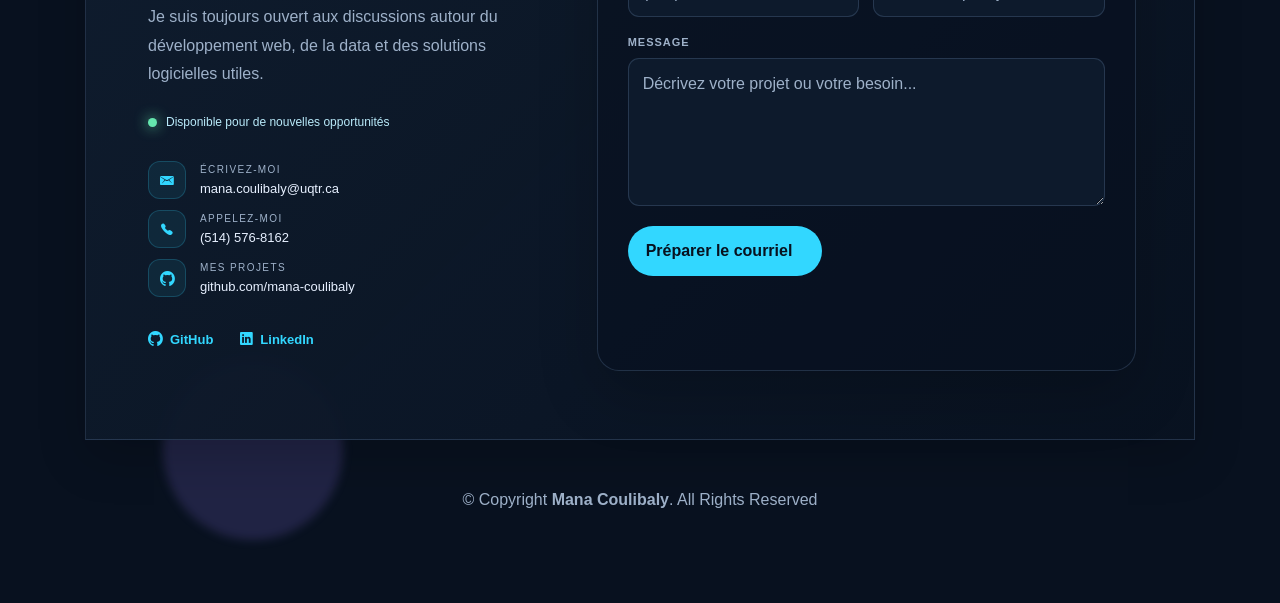
==== commit a99b607d: "Link activity platform frontend demo" ====
--- a/index.html
+++ b/index.html
@@ -151,7 +151,7 @@
       <div class="row">
         <div class="col-md-4">
           <div class="work-box">
-            <a href="https://github.com/mana-coulibaly/TP3-Base-de-Donn-e---HTML-PHP" target="_blank" rel="noopener noreferrer">
+            <a href="https://mana-coulibaly.github.io/TP3-Base-de-Donn-e---HTML-PHP/" target="_blank" rel="noopener noreferrer">
               <div class="work-img">
                 <img src="img/project-web.png" alt="Aperçu du site web du projet de programmation web" class="img-fluid">
               </div>
@@ -163,8 +163,8 @@
                       <span class="w-ctegory">Développement web</span> / <span class="w-date">2022</span>
                     </div>
                     <div class="project-tags" aria-label="Technologies utilisées"><span>HTML</span><span>CSS</span><span>PHP</span><span>SQL</span></div>
-                    <p class="project-link-label">Voir le dépôt GitHub <span aria-hidden="true"></span></p>
-                    <p class="project-status status-live">Projet PHP et base de données</p>
+                    <p class="project-link-label">Voir la démo frontend <span aria-hidden="true"></span></p>
+                    <p class="project-status status-live">Frontend disponible sur GitHub Pages</p>
                   </div>
                   <div class="col-sm-4">
                     <div class="w-like">
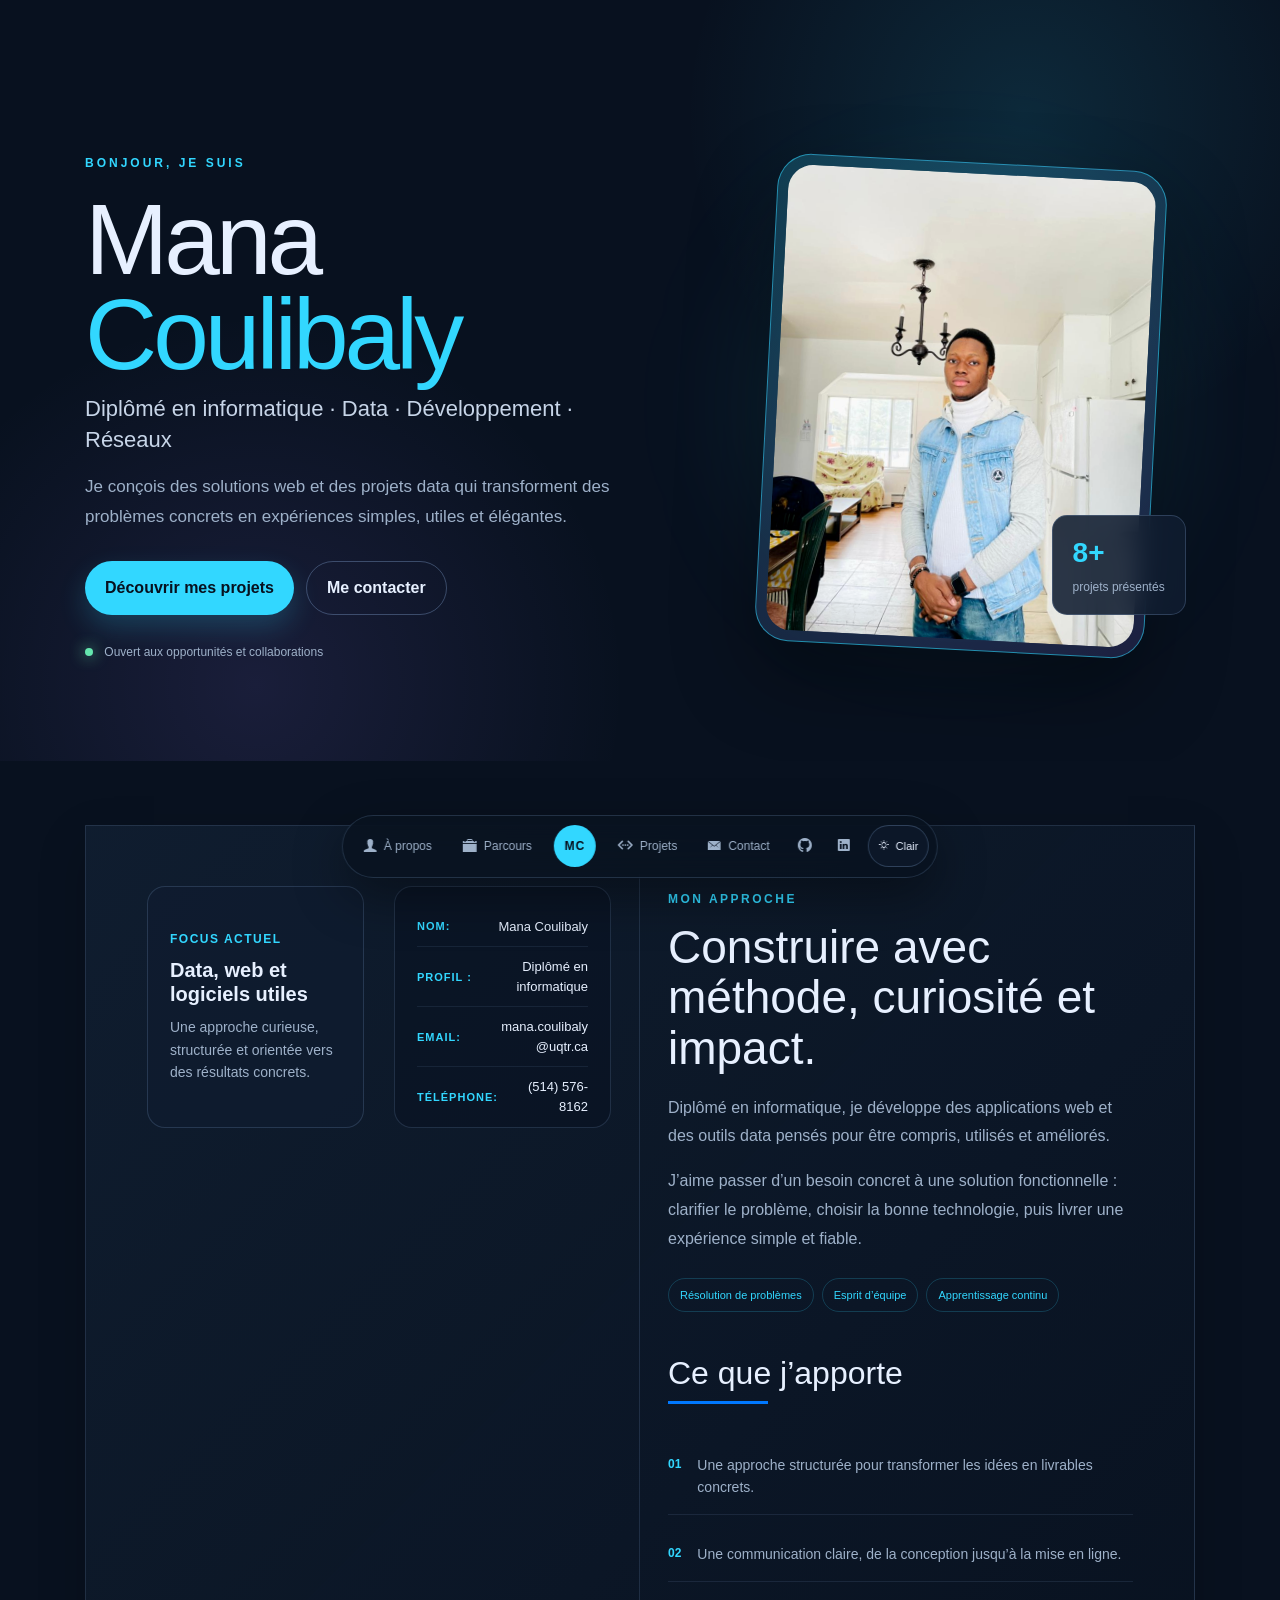
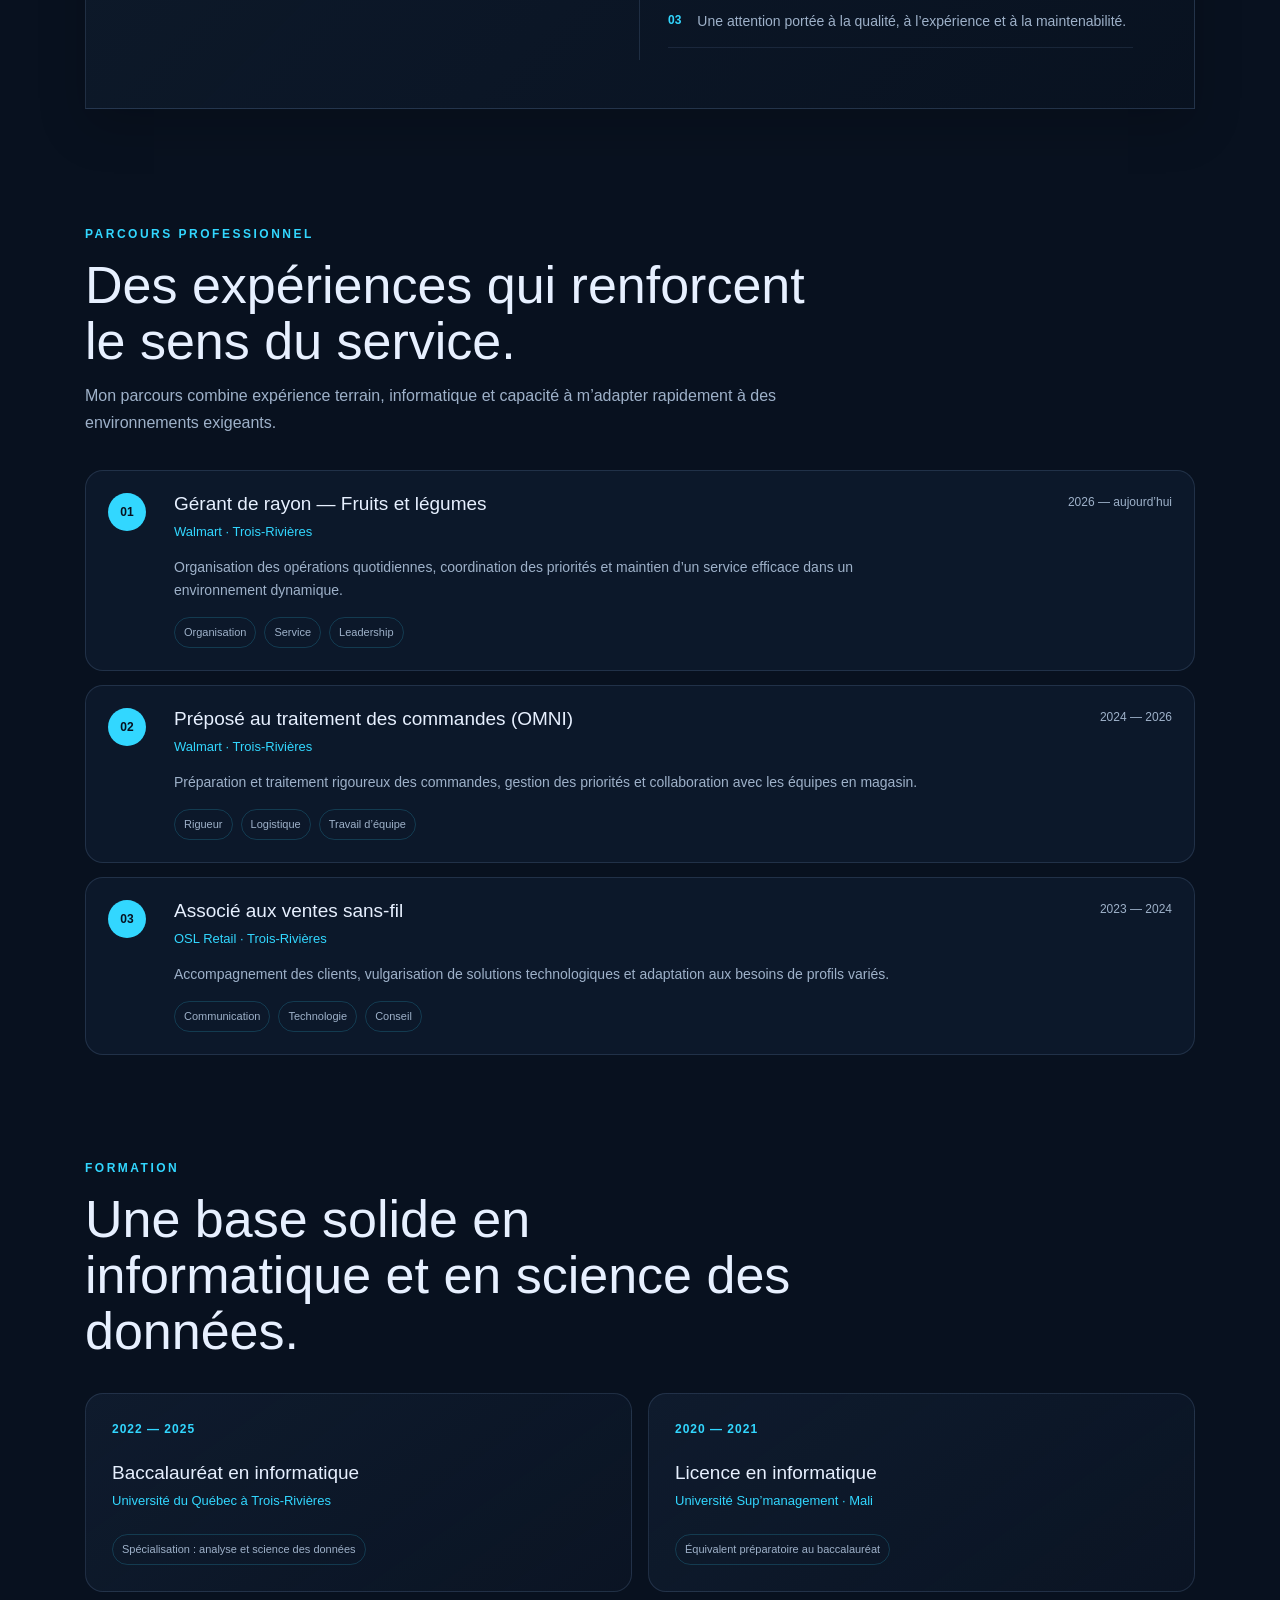
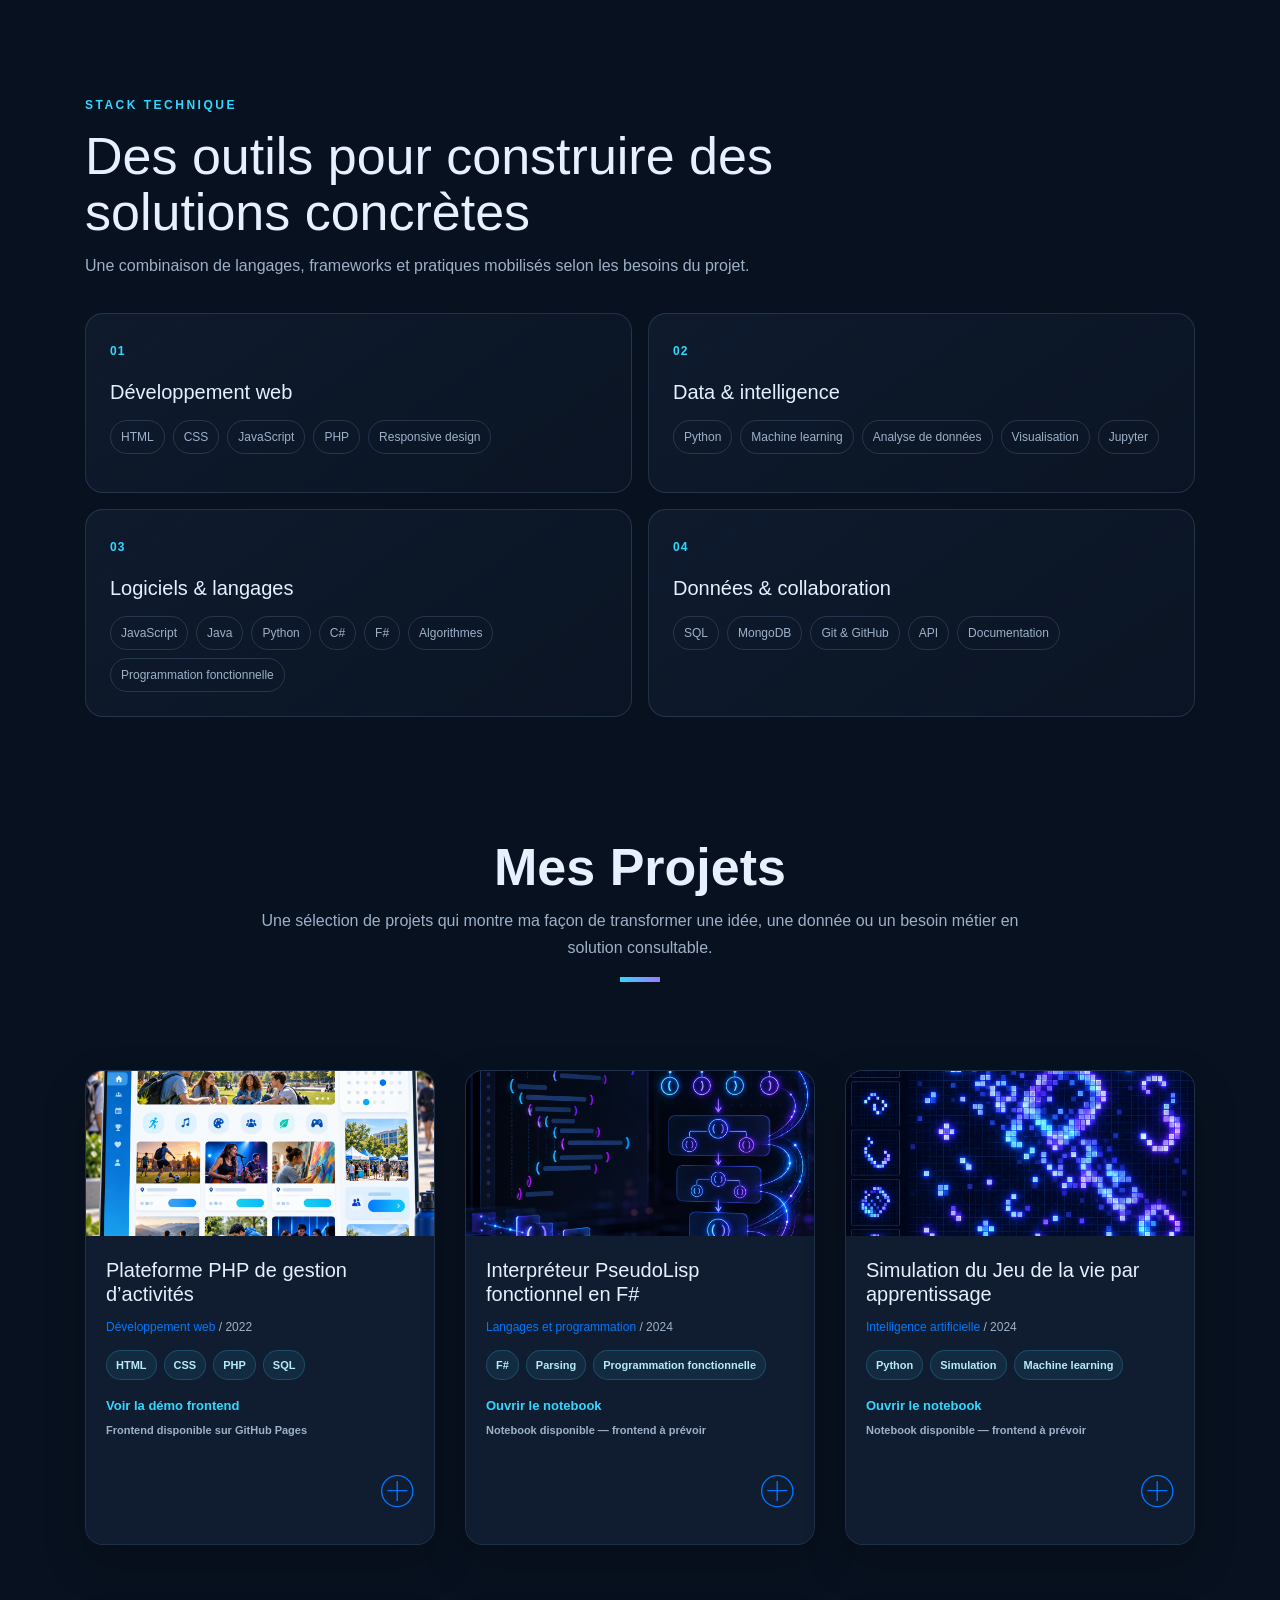
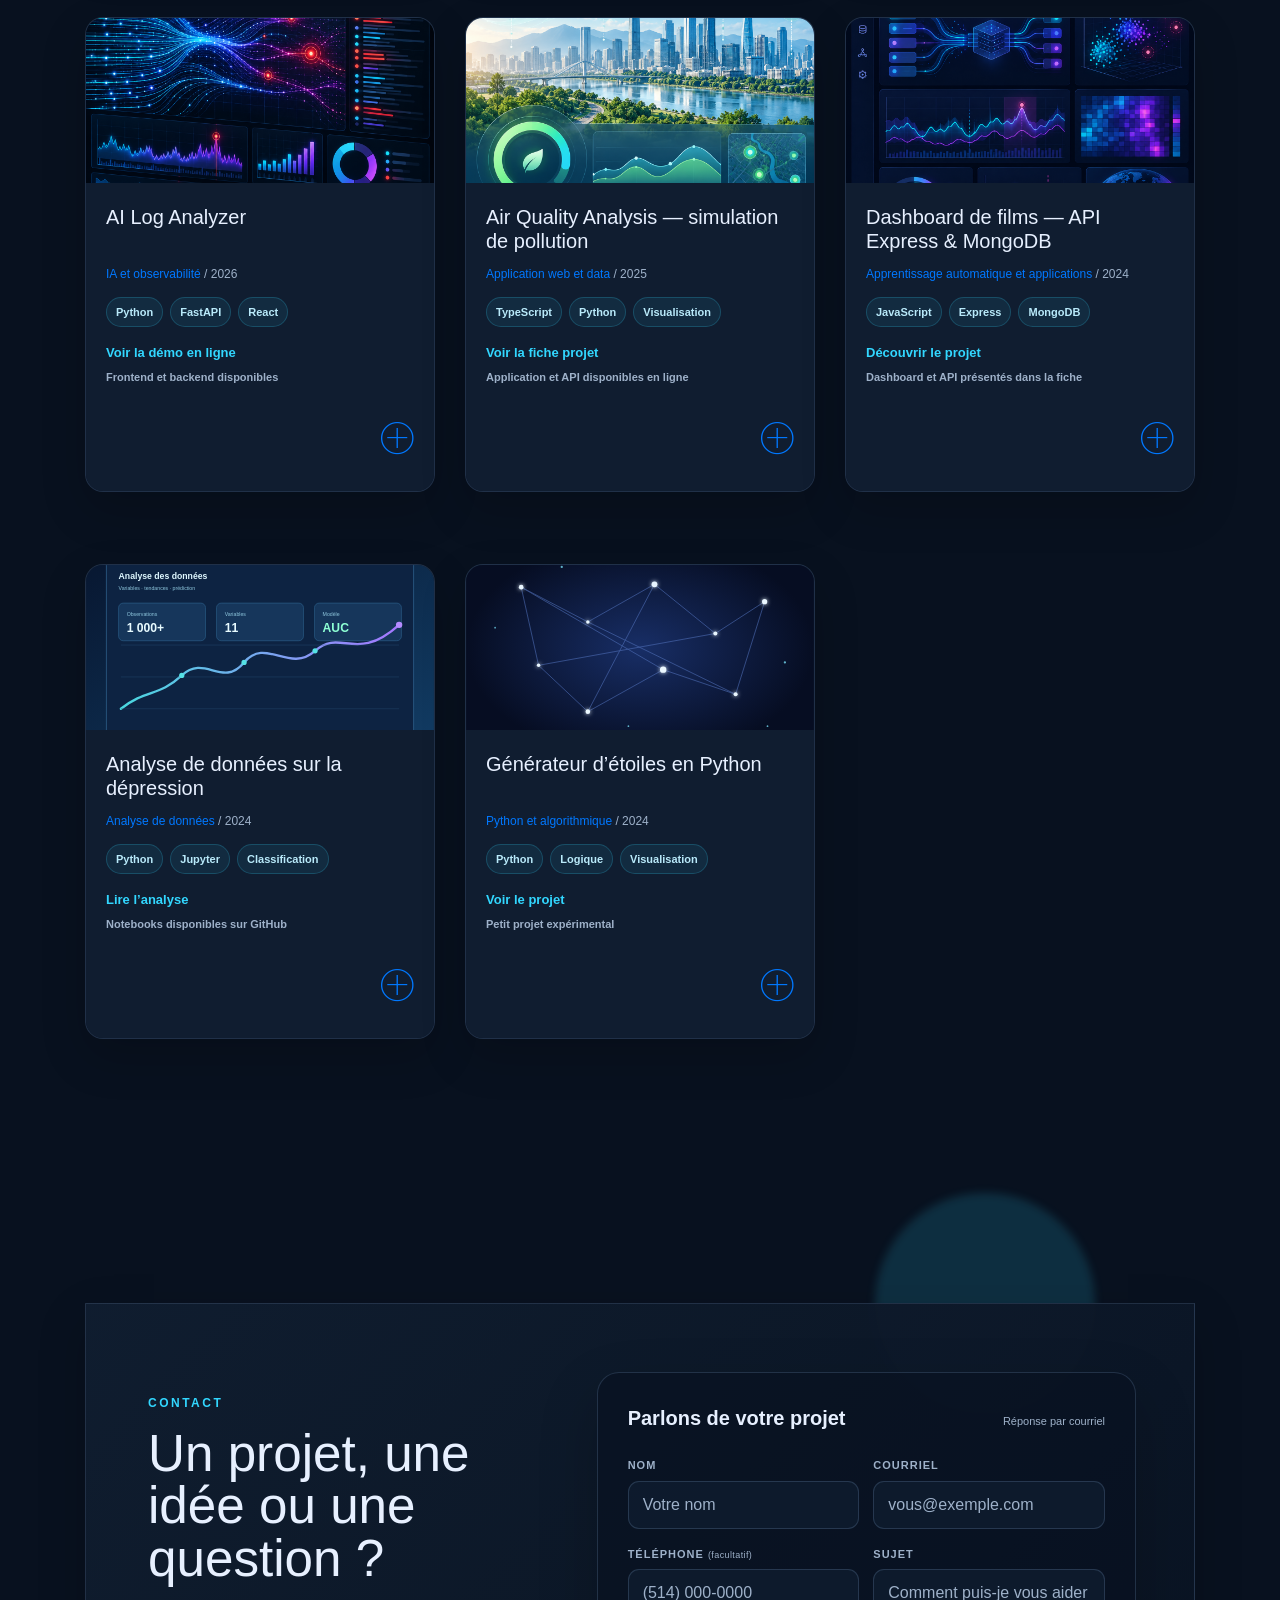
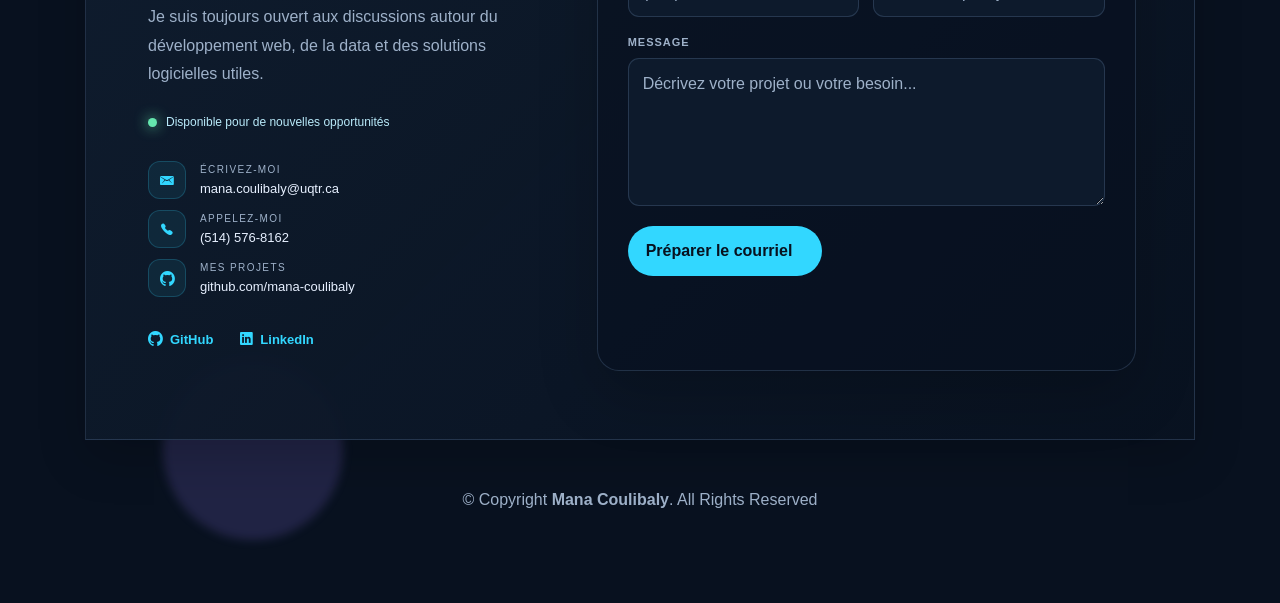
==== commit 74ebd047: "Clarify SDD1003 course title" ====
--- a/index.html
+++ b/index.html
@@ -264,7 +264,7 @@
               <div class="work-img"><img src="img/project-sdd1003.png" alt="Aperçu du dashboard du projet final SDD1003" class="img-fluid"></div>
               <div class="work-content"><div class="row"><div class="col-sm-8">
                 <h2 class="w-title">Dashboard de films — API Express &amp; MongoDB</h2>
-                <div class="w-more"><span class="w-ctegory">Application web collaborative</span> / <span class="w-date">2024</span></div>
+                <div class="w-more"><span class="w-ctegory">Apprentissage automatique et applications</span> / <span class="w-date">2024</span></div>
                 <div class="project-tags" aria-label="Technologies utilisées"><span>JavaScript</span><span>Express</span><span>MongoDB</span></div>
                 <p class="project-link-label">Découvrir le projet <span aria-hidden="true"></span></p>
                 <p class="project-status status-planned">Dashboard et API présentés dans la fiche</p>
